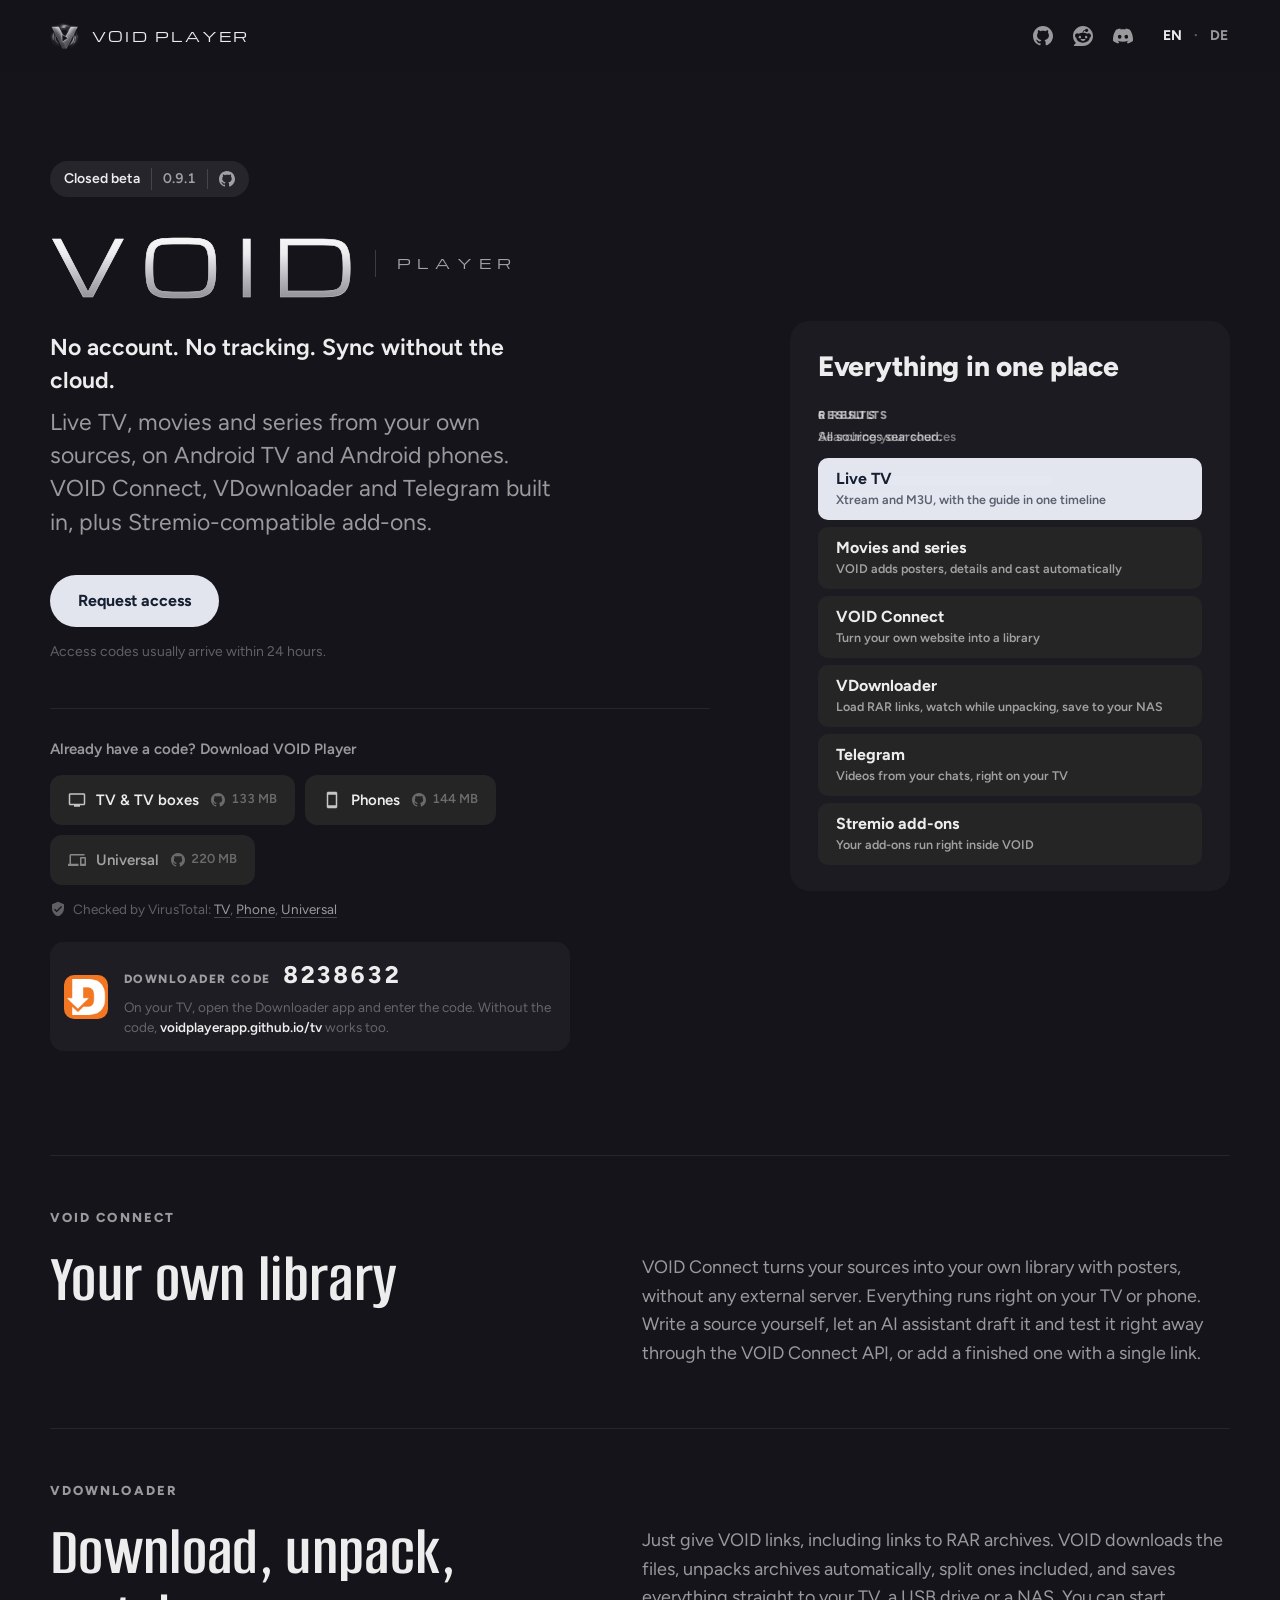
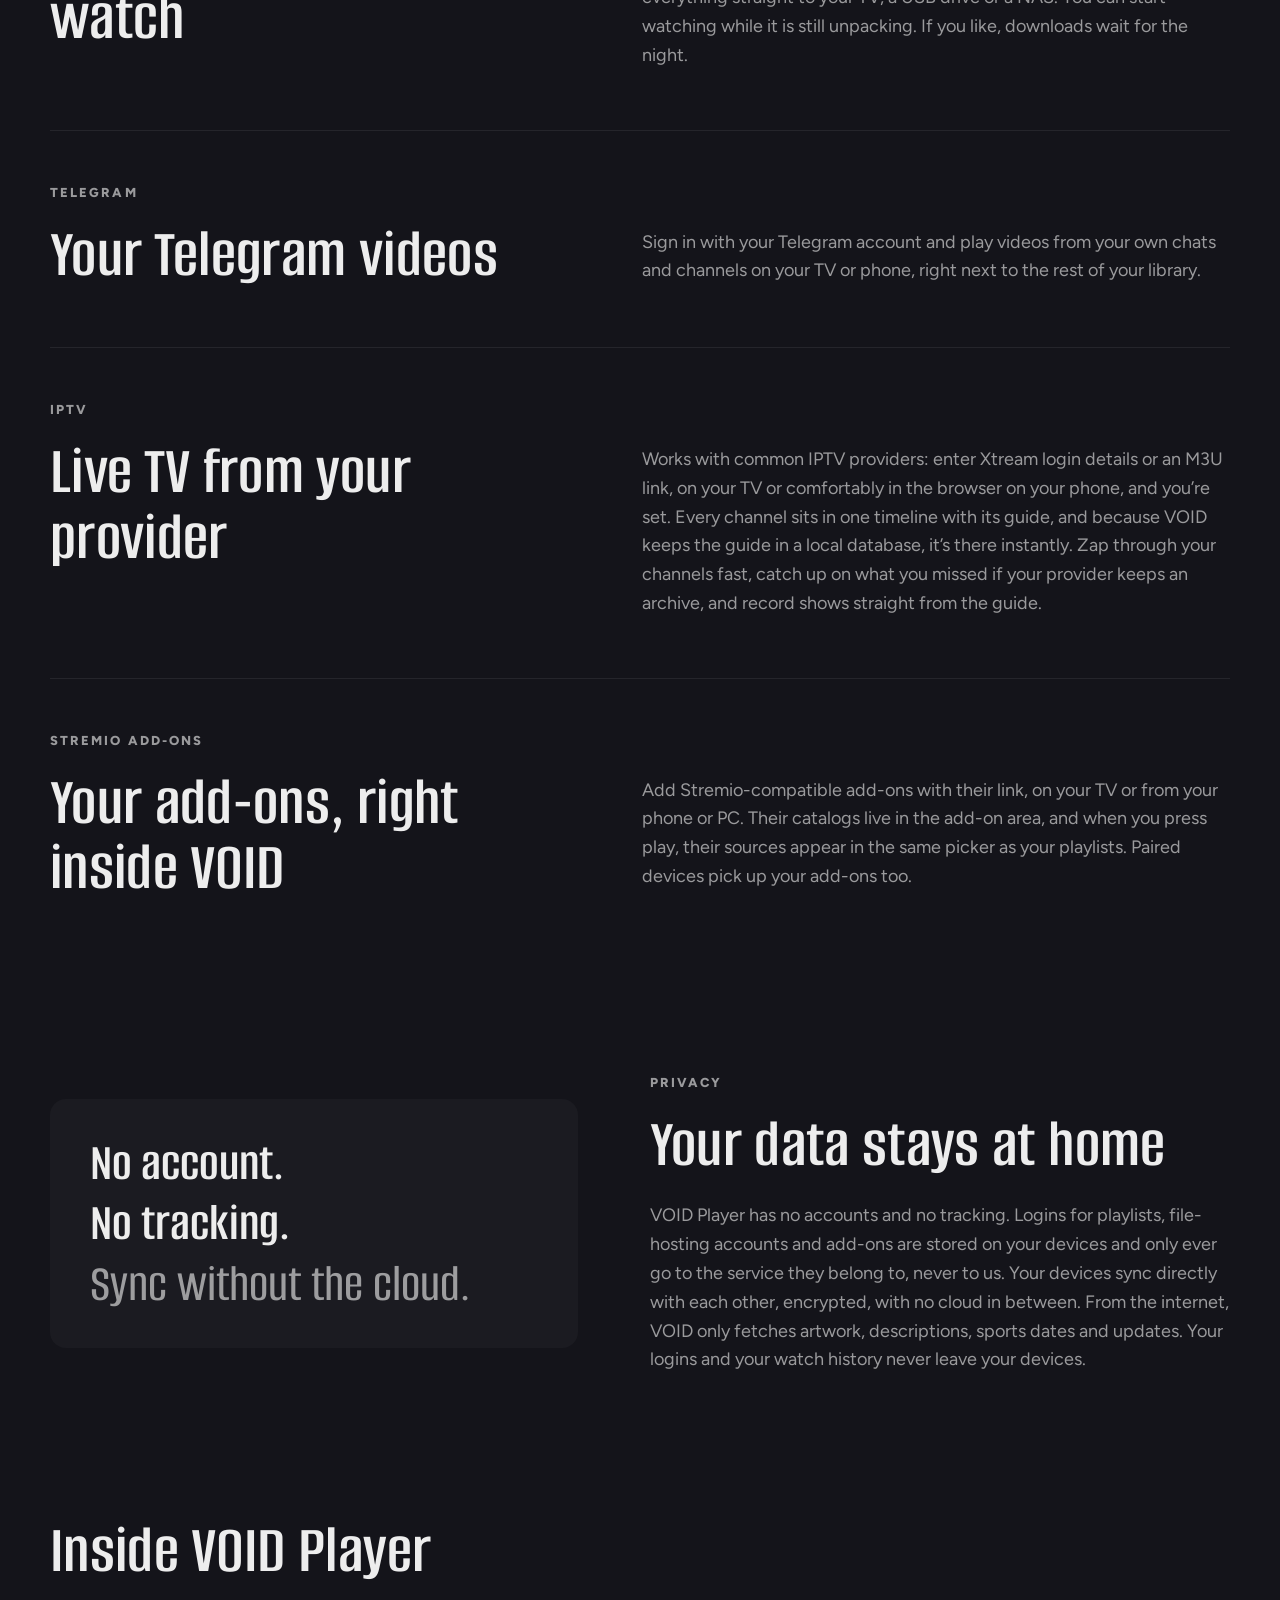
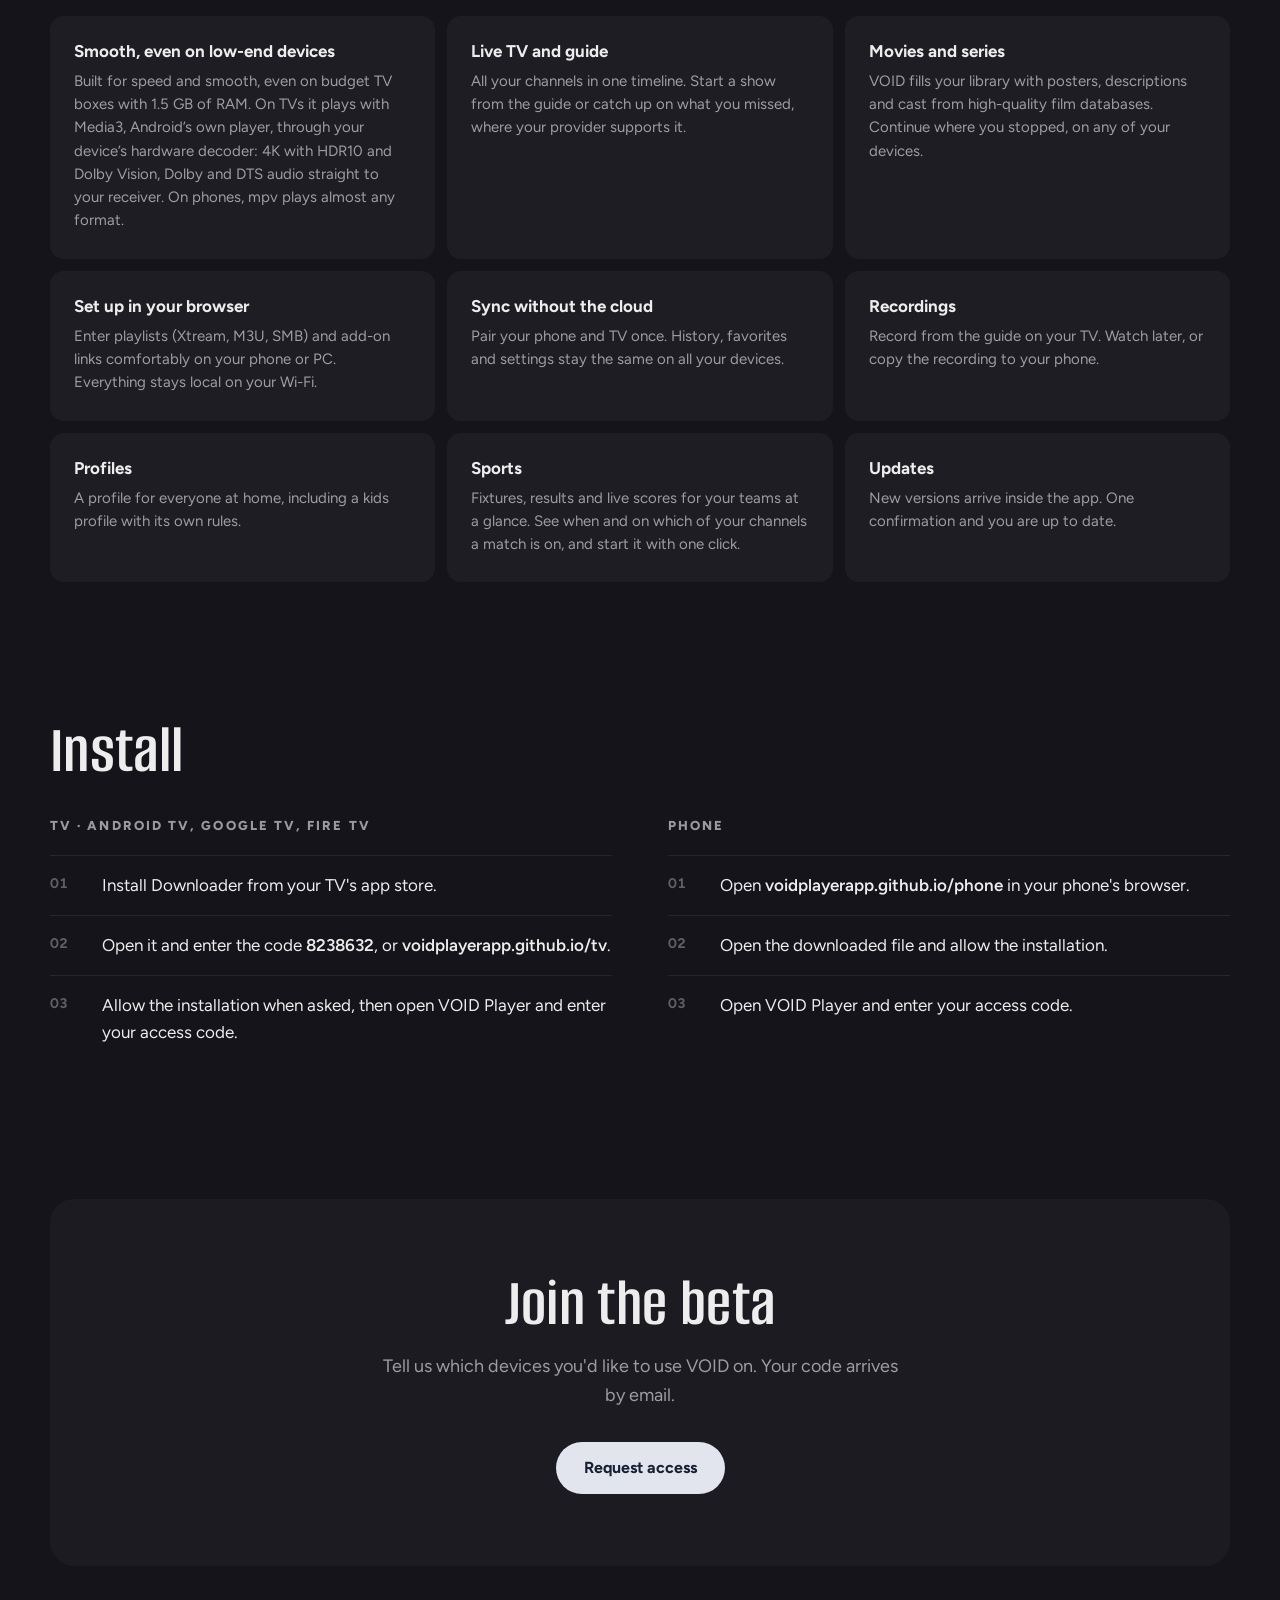
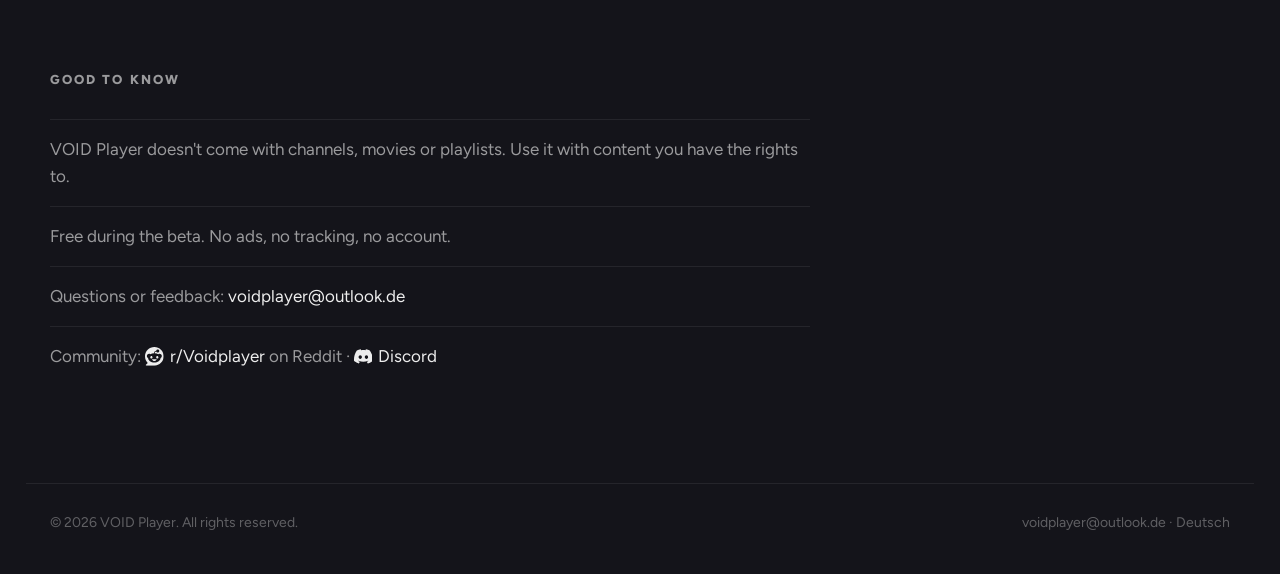
==== index.html @ d53fa0b3 "VOID Player 0.9.1" ====
<!doctype html>
<html lang="en">
<head>
  <meta charset="utf-8">
  <meta name="viewport" content="width=device-width, initial-scale=1">
  <title>VOID Player · Live TV, movies and series for Android TV and phones</title>
  <meta name="description" content="Live TV, movies and series from your own playlists. One app for Android TV and Android phones. Now in closed beta.">
  <meta name="theme-color" content="#14141a">
  <meta property="og:type" content="website">
  <meta property="og:title" content="VOID Player">
  <meta property="og:description" content="Live TV, movies and series from your own playlists. One app for Android TV and Android phones.">
  <meta property="og:url" content="https://voidplayerapp.github.io/">
  <link rel="icon" type="image/png" sizes="32x32" href="assets/img/favicon-32.png">
  <link rel="apple-touch-icon" href="assets/img/apple-touch-icon.png">
  <link rel="alternate" hreflang="en" href="https://voidplayerapp.github.io/">
  <link rel="canonical" href="https://voidplayerapp.github.io/">
  <link rel="alternate" hreflang="de" href="https://voidplayerapp.github.io/de/">
  <link rel="alternate" hreflang="x-default" href="https://voidplayerapp.github.io/">
  <link rel="preload" href="assets/fonts/Figtree-VariableFont_wght.ttf" as="font" type="font/ttf" crossorigin>
  <link rel="preload" href="assets/fonts/Michroma-Regular.ttf" as="font" type="font/ttf" crossorigin>
  <link rel="stylesheet" href="assets/site.css">
</head>
<body>
  <svg class="sprite" aria-hidden="true" focusable="false">
    <symbol id="icon-reddit" viewBox="0 0 24 24"><path d="M12 0C5.373 0 0 5.373 0 12c0 3.314 1.343 6.314 3.515 8.485l-2.286 2.286C.775 23.225 1.097 24 1.738 24H12c6.627 0 12-5.373 12-12S18.627 0 12 0Zm4.388 3.199c1.104 0 1.999.895 1.999 1.999 0 1.105-.895 2-1.999 2-.946 0-1.739-.657-1.947-1.539v.002c-1.147.162-2.032 1.15-2.032 2.341v.007c1.776.067 3.4.567 4.686 1.363.473-.363 1.064-.58 1.707-.58 1.547 0 2.802 1.254 2.802 2.802 0 1.117-.655 2.081-1.601 2.531-.088 3.256-3.637 5.876-7.997 5.876-4.361 0-7.905-2.617-7.998-5.87-.954-.447-1.614-1.415-1.614-2.538 0-1.548 1.255-2.802 2.803-2.802.645 0 1.239.218 1.712.585 1.275-.79 2.881-1.291 4.64-1.365v-.01c0-1.663 1.263-3.034 2.88-3.207.188-.911.993-1.595 1.959-1.595Zm-8.085 8.376c-.784 0-1.459.78-1.506 1.797-.047 1.016.64 1.429 1.426 1.429.786 0 1.371-.369 1.418-1.385.047-1.017-.553-1.841-1.338-1.841Zm7.406 0c-.786 0-1.385.824-1.338 1.841.047 1.017.634 1.385 1.418 1.385.785 0 1.473-.413 1.426-1.429-.046-1.017-.721-1.797-1.506-1.797Zm-3.703 4.013c-.974 0-1.907.048-2.77.135-.147.015-.241.168-.183.305.483 1.154 1.622 1.964 2.953 1.964 1.33 0 2.47-.81 2.953-1.964.057-.137-.037-.29-.184-.305-.863-.087-1.795-.135-2.769-.135Z"/></symbol>
    <symbol id="icon-discord" viewBox="0 0 24 24"><path d="M20.317 4.3698a19.7913 19.7913 0 00-4.8851-1.5152.0741.0741 0 00-.0785.0371c-.211.3753-.4447.8648-.6083 1.2495-1.8447-.2762-3.68-.2762-5.4868 0-.1636-.3933-.4058-.8742-.6177-1.2495a.077.077 0 00-.0785-.037 19.7363 19.7363 0 00-4.8852 1.515.0699.0699 0 00-.0321.0277C.5334 9.0458-.319 13.5799.0992 18.0578a.0824.0824 0 00.0312.0561c2.0528 1.5076 4.0413 2.4228 5.9929 3.0294a.0777.0777 0 00.0842-.0276c.4616-.6304.8731-1.2952 1.226-1.9942a.076.076 0 00-.0416-.1057c-.6528-.2476-1.2743-.5495-1.8722-.8923a.077.077 0 01-.0076-.1277c.1258-.0943.2517-.1923.3718-.2914a.0743.0743 0 01.0776-.0105c3.9278 1.7933 8.18 1.7933 12.0614 0a.0739.0739 0 01.0785.0095c.1202.099.246.1981.3728.2924a.077.077 0 01-.0066.1276 12.2986 12.2986 0 01-1.873.8914.0766.0766 0 00-.0407.1067c.3604.698.7719 1.3628 1.225 1.9932a.076.076 0 00.0842.0286c1.961-.6067 3.9495-1.5219 6.0023-3.0294a.077.077 0 00.0313-.0552c.5004-5.177-.8382-9.6739-3.5485-13.6604a.061.061 0 00-.0312-.0286zM8.02 15.3312c-1.1825 0-2.1569-1.0857-2.1569-2.419 0-1.3332.9555-2.4189 2.157-2.4189 1.2108 0 2.1757 1.0952 2.1568 2.419 0 1.3332-.9555 2.4189-2.1569 2.4189zm7.9748 0c-1.1825 0-2.1569-1.0857-2.1569-2.419 0-1.3332.9554-2.4189 2.1569-2.4189 1.2108 0 2.1757 1.0952 2.1568 2.419 0 1.3332-.946 2.4189-2.1568 2.4189Z"/></symbol>
    <symbol id="icon-github" viewBox="0 0 16 16"><path d="M6.766 11.328c-2.063-.25-3.516-1.734-3.516-3.656 0-.781.281-1.625.75-2.188-.203-.515-.172-1.609.063-2.062.625-.078 1.468.25 1.968.703.594-.187 1.219-.281 1.985-.281.765 0 1.39.094 1.953.265.484-.437 1.344-.765 1.969-.687.218.422.25 1.515.046 2.047.5.593.766 1.39.766 2.203 0 1.922-1.453 3.375-3.547 3.64.531.344.89 1.094.89 1.954v1.625c0 .468.391.734.86.547C13.781 14.359 16 11.53 16 8.03 16 3.61 12.406 0 7.984 0 3.563 0 0 3.61 0 8.031a7.88 7.88 0 0 0 5.172 7.422c.422.156.828-.125.828-.547v-1.25c-.219.094-.5.156-.75.156-1.031 0-1.64-.562-2.078-1.609-.172-.422-.36-.672-.719-.719-.187-.015-.25-.093-.25-.187 0-.188.313-.328.625-.328.453 0 .844.281 1.25.86.313.452.64.655 1.031.655s.641-.14 1-.5c.266-.265.47-.5.657-.656"/></symbol>
    <symbol id="icon-tv" viewBox="0 0 24 24"><path d="M21 3H3c-1.1 0-2 .9-2 2v12c0 1.1.9 2 2 2h5v2h8v-2h5c1.1 0 1.99-.9 1.99-2L23 5c0-1.1-.9-2-2-2zm0 14H3V5h18v12z"/></symbol>
    <symbol id="icon-phone" viewBox="0 0 24 24"><path d="M17 1.01 7 1c-1.1 0-2 .9-2 2v18c0 1.1.9 2 2 2h10c1.1 0 2-.9 2-2V3c0-1.1-.9-1.99-2-1.99zM17 19H7V5h10v14z"/></symbol>
    <symbol id="icon-devices" viewBox="0 0 24 24"><path d="M4 6h18V4H4c-1.1 0-2 .9-2 2v11H0v3h14v-3H4V6zm19 2h-6c-.55 0-1 .45-1 1v10c0 .55.45 1 1 1h6c.55 0 1-.45 1-1V9c0-.55-.45-1-1-1zm-1 9h-4v-7h4v7z"/></symbol>
    <symbol id="icon-verified" viewBox="0 0 24 24"><path d="M12 1 3 5v6c0 5.55 3.84 10.74 9 12 5.16-1.26 9-6.45 9-12V5l-9-4zm-2 16-4-4 1.41-1.41L10 14.17l6.59-6.59L18 9l-8 8z"/></symbol>
  </svg>
  <header class="topbar">
    <div class="top wrap">
      <a class="brand" href="./" aria-label="VOID Player">
        <img src="assets/img/void-mark.png" alt="" width="30" height="27">
        <span class="wordmark">VOID Player</span>
      </a>
      <div class="top-end">
        <div class="social">
          <a href="https://github.com/voidplayerapp/void-player" title="VOID Player on GitHub" aria-label="VOID Player on GitHub"><svg class="icon" aria-hidden="true" focusable="false"><use href="#icon-github"/></svg></a>
          <a href="https://www.reddit.com/r/Voidplayer/" title="r/Voidplayer on Reddit" aria-label="r/Voidplayer on Reddit"><svg class="icon" aria-hidden="true" focusable="false"><use href="#icon-reddit"/></svg></a>
          <a href="https://discord.gg/7EcNAesKW" title="VOID Player on Discord" aria-label="VOID Player on Discord"><svg class="icon" aria-hidden="true" focusable="false"><use href="#icon-discord"/></svg></a>
        </div>
        <nav class="lang" aria-label="Language">
          <a href="./" aria-current="page">EN</a>
          <span aria-hidden="true">·</span>
          <a href="de/" hreflang="de" lang="de">DE</a>
        </nav>
      </div>
    </div>
  </header>

  <main>
    <section class="hero wrap">
      <div class="hero-copy">
        <p class="status"><span>Closed beta</span><span class="status-version">0.9.1</span><a class="status-source" href="https://github.com/voidplayerapp/void-player" title="VOID Player on GitHub" aria-label="VOID Player on GitHub"><svg class="icon" aria-hidden="true" focusable="false"><use href="#icon-github"/></svg></a></p>
        <h1 class="lockup"><span class="lockup-void">VOID</span><span class="lockup-player">Player</span></h1>
        <p class="claim">No account. No tracking. Sync without the cloud.</p>
        <p class="lead">Live TV, movies and series from your own sources, on Android TV and Android phones. VOID Connect, VDownloader and Telegram built in, plus <span class="nowrap">Stremio-compatible add-ons</span>.</p>
        <div class="actions">
          <a class="btn btn-primary" href="mailto:voidplayer@outlook.de?subject=VOID%20Player%20Beta&amp;body=Hi%2C%0A%0AI%27d%20like%20to%20try%20VOID%20Player.%0A%0AName%3A%20%0ADevices%20(TV%20%2F%20phone)%3A%20%0A">Request access</a>
          <p class="note">Access codes usually arrive within 24 hours.</p>
        </div>
      </div>

      <div class="hero-demo">
        <div class="picker">
          <p class="pick-title">Everything in one place</p>
          <div class="pick-status" aria-hidden="true">
            <p class="pick-heading"><span class="is-searching">Results</span><span class="is-done">6 results</span></p>
            <p class="pick-detail"><span class="is-searching"><span class="shimmer">Searching your sources</span></span><span class="is-done">All sources searched.</span></p>
          </div>
          <nav class="pick-rows" aria-label="Highlights">
            <div class="pick-skeleton" aria-hidden="true"><i></i><i></i></div>
            <a class="pick-row" href="#iptv"><span class="pick-text"><span class="pick-name">Live TV</span><span class="pick-source">Xtream and M3U, with the guide in one timeline</span></span></a>
            <a class="pick-row" href="#features-title"><span class="pick-text"><span class="pick-name">Movies and series</span><span class="pick-source">VOID adds posters, details and cast automatically</span></span></a>
            <a class="pick-row" href="#connect"><span class="pick-text"><span class="pick-name">VOID Connect</span><span class="pick-source">Turn your own website into a library</span></span></a>
            <a class="pick-row" href="#vdownloader"><span class="pick-text"><span class="pick-name">VDownloader</span><span class="pick-source">Load RAR links, watch while unpacking, save to your NAS</span></span></a>
            <a class="pick-row" href="#telegram"><span class="pick-text"><span class="pick-name">Telegram</span><span class="pick-source">Videos from your chats, right on your TV</span></span></a>
            <a class="pick-row" href="#addons"><span class="pick-text"><span class="pick-name">Stremio add-ons</span><span class="pick-source">Your add-ons run right inside VOID</span></span></a>
          </nav>
        </div>
      </div>

      <div class="downloads" id="download">
        <p class="downloads-title">Already have a code? Download VOID Player</p>
        <div class="download-row">
          <a class="dl" href="tv/" aria-label="Download VOID Player for TV and TV boxes from GitHub" title="APK download via GitHub"><svg class="icon dl-icon" aria-hidden="true" focusable="false"><use href="#icon-tv"/></svg><span>TV &amp; TV boxes</span><span class="size"><svg class="icon dl-source" aria-hidden="true" focusable="false"><use href="#icon-github"/></svg><span>133 MB</span></span></a>
          <a class="dl" href="phone/" aria-label="Download VOID Player for Android phones from GitHub" title="APK download via GitHub"><svg class="icon dl-icon" aria-hidden="true" focusable="false"><use href="#icon-phone"/></svg><span>Phones</span><span class="size"><svg class="icon dl-source" aria-hidden="true" focusable="false"><use href="#icon-github"/></svg><span>144 MB</span></span></a>
          <a class="dl dl-quiet" href="universal/" aria-label="Download VOID Player for ARM devices from GitHub" title="APK download via GitHub"><svg class="icon dl-icon" aria-hidden="true" focusable="false"><use href="#icon-devices"/></svg><span>Universal</span><span class="size"><svg class="icon dl-source" aria-hidden="true" focusable="false"><use href="#icon-github"/></svg><span>220 MB</span></span></a>
        </div>
        <p class="vt"><svg class="icon vt-icon" aria-hidden="true" focusable="false"><use href="#icon-verified"/></svg><span>Checked by VirusTotal:</span> <a href="https://www.virustotal.com/gui/file/4369be408df0bf2d71298c66ff9a785bbb65d68636534a12876f0b03c51d10e9">TV</a>, <a href="https://www.virustotal.com/gui/file/2af36ff0ce894506cc75f662e152ea3c5c1d259c405e689803e8cb106aafff05">Phone</a>, <a href="https://www.virustotal.com/gui/file/80dda3a0fba3e22313e6f3fd7bd41bdfa0786c22afdf7bceeb732f3445876955">Universal</a></p>
        <div class="dl-code">
          <img class="dl-code-icon" src="assets/img/downloader.png" alt="" width="44" height="44">
          <p class="dl-code-main"><span class="dl-code-label">Downloader code</span><span class="dl-code-number">8238632</span></p>
          <p class="dl-code-hint">On your TV, open the Downloader app and enter the code. Without the code, <code>voidplayerapp.github.io/tv</code> works too.</p>
        </div>
      </div>
    </section>

    <figure class="stage wrap" aria-label="VOID Player on a TV and a phone">
      <div class="frame frame-tv"><!-- screenshot: TV home --></div>
      <div class="frame frame-phone"><!-- screenshot: phone --></div>
    </figure>

    <section class="showcase wrap" aria-label="Built in">
      <article class="feature" id="connect" aria-labelledby="connect-title">
        <p class="overline">VOID Connect</p>
        <h2 id="connect-title">Your own library</h2>
        <p class="body">VOID Connect turns your sources into your own library with posters, without any external server. Everything runs right on your TV or phone. Write a source yourself, let an AI assistant draft it and test it right away through the VOID Connect API, or add a finished one with a single link.</p>
        <div class="feature-visual"><!-- screenshot: VOID Connect --></div>
      </article>
      <article class="feature" id="vdownloader" aria-labelledby="vdl-title">
        <p class="overline">VDownloader</p>
        <h2 id="vdl-title">Download, unpack, watch</h2>
        <p class="body">Just give VOID links, including links to RAR archives. VOID downloads the files, unpacks archives automatically, split ones included, and saves everything straight to your TV, a USB drive or a NAS. You can start watching while it is still unpacking. If you like, downloads wait for the night.</p>
        <div class="feature-visual"><!-- screenshot: VDownloader --></div>
      </article>
      <article class="feature" id="telegram" aria-labelledby="telegram-title">
        <p class="overline">Telegram</p>
        <h2 id="telegram-title">Your Telegram videos</h2>
        <p class="body">Sign in with your Telegram account and play videos from your own chats and channels on your TV or phone, right next to the rest of your library.</p>
        <div class="feature-visual"><!-- screenshot: Telegram --></div>
      </article>
      <article class="feature" id="iptv" aria-labelledby="iptv-title">
        <p class="overline">IPTV</p>
        <h2 id="iptv-title">Live TV from your provider</h2>
        <p class="body">Works with common IPTV providers: enter Xtream login details or an M3U link, on your TV or comfortably in the browser on your phone, and you’re set. Every channel sits in one timeline with its guide, and because VOID keeps the guide in a local database, it’s there instantly. Zap through your channels fast, catch up on what you missed if your provider keeps an archive, and record shows straight from the guide.</p>
        <div class="feature-visual"><!-- screenshot: Live TV --></div>
      </article>
      <article class="feature" id="addons" aria-labelledby="addons-title">
        <p class="overline">Stremio add-ons</p>
        <h2 id="addons-title">Your add-ons, right inside VOID</h2>
        <p class="body">Add Stremio-compatible add-ons with their link, on your TV or from your phone or PC. Their catalogs live in the add-on area, and when you press play, their sources appear in the same picker as your playlists. Paired devices pick up your add-ons too.</p>
        <div class="feature-visual"><!-- screenshot: Add-ons --></div>
      </article>
    </section>

    <section class="spot spot-flip wrap" aria-labelledby="privacy-title">
      <div class="spot-text">
        <p class="overline">Privacy</p>
        <h2 id="privacy-title">Your data stays at home</h2>
        <p class="body">VOID Player has no accounts and no tracking. Logins for playlists, file-hosting accounts and add-ons are stored on your devices and only ever go to the service they belong to, never to us. Your devices sync directly with each other, encrypted, with no cloud in between. From the internet, VOID only fetches artwork, descriptions, sports dates and updates. Your logins and your watch history never leave your devices.</p>
      </div>
      <ul class="promise">
        <li><strong>No account.</strong></li>
        <li><strong>No tracking.</strong></li>
        <li>Sync without the cloud.</li>
      </ul>
    </section>

    <section class="features wrap" aria-labelledby="features-title">
      <h2 class="section-title" id="features-title">Inside VOID Player</h2>
      <div class="grid">
        <article class="tile"><h3>Smooth, even on low-end devices</h3><p>Built for speed and smooth, even on budget TV boxes with 1.5 GB of RAM. On TVs it plays with Media3, Android’s own player, through your device’s hardware decoder: 4K with HDR10 and Dolby Vision, Dolby and DTS audio straight to your receiver. On phones, mpv plays almost any format.</p></article>
        <article class="tile"><h3>Live TV and guide</h3><p>All your channels in one timeline. Start a show from the guide or catch up on what you missed, where your provider supports it.</p></article>
        <article class="tile"><h3>Movies and series</h3><p>VOID fills your library with posters, descriptions and cast from high-quality film databases. Continue where you stopped, on any of your devices.</p></article>
        <article class="tile"><h3>Set up in your browser</h3><p>Enter playlists (Xtream, M3U, SMB) and add-on links comfortably on your phone or PC. Everything stays local on your Wi-Fi.</p></article>
        <article class="tile"><h3>Sync without the cloud</h3><p>Pair your phone and TV once. History, favorites and settings stay the same on all your devices.</p></article>
        <article class="tile"><h3>Recordings</h3><p>Record from the guide on your TV. Watch later, or copy the recording to your phone.</p></article>
        <article class="tile"><h3>Profiles</h3><p>A profile for everyone at home, including a kids profile with its own rules.</p></article>
        <article class="tile"><h3>Sports</h3><p>Fixtures, results and live scores for your teams at a glance. See when and on which of your channels a match is on, and start it with one click.</p></article>
        <article class="tile"><h3>Updates</h3><p>New versions arrive inside the app. One confirmation and you are up to date.</p></article>
      </div>
    </section>

    <section class="install wrap" aria-labelledby="install-title">
      <h2 class="section-title" id="install-title">Install</h2>
      <div class="install-cols">
        <div>
          <h3>TV · Android TV, Google TV, Fire TV</h3>
          <ol class="steps">
            <li>Install Downloader from your TV's app store.</li>
            <li>Open it and enter the code <code>8238632</code>, or <code>voidplayerapp.github.io/tv</code>.</li>
            <li>Allow the installation when asked, then open VOID Player and enter your access code.</li>
          </ol>
        </div>
        <div>
          <h3>Phone</h3>
          <ol class="steps">
            <li>Open <code>voidplayerapp.github.io/phone</code> in your phone's browser.</li>
            <li>Open the downloaded file and allow the installation.</li>
            <li>Open VOID Player and enter your access code.</li>
          </ol>
        </div>
      </div>
    </section>

    <section class="join wrap" aria-labelledby="join-title">
      <div class="join-inner">
        <h2 class="section-title" id="join-title">Join the beta</h2>
        <p class="body">Tell us which devices you'd like to use VOID on. Your code arrives by email.</p>
        <a class="btn btn-primary" href="mailto:voidplayer@outlook.de?subject=VOID%20Player%20Beta&amp;body=Hi%2C%0A%0AI%27d%20like%20to%20try%20VOID%20Player.%0A%0AName%3A%20%0ADevices%20(TV%20%2F%20phone)%3A%20%0A">Request access</a>
      </div>
    </section>

    <section class="facts wrap" aria-labelledby="facts-title">
      <p class="overline" id="facts-title">Good to know</p>
      <ul>
        <li>VOID Player doesn't come with channels, movies or playlists. Use it with content you have the rights to.</li>
        <li>Free during the beta. No ads, no tracking, no account.</li>
        <li>Questions or feedback: <a href="mailto:voidplayer@outlook.de">voidplayer@outlook.de</a></li>
        <li class="community">Community: <a href="https://www.reddit.com/r/Voidplayer/"><svg class="icon" aria-hidden="true" focusable="false"><use href="#icon-reddit"/></svg>r/Voidplayer</a> on Reddit · <a href="https://discord.gg/7EcNAesKW"><svg class="icon" aria-hidden="true" focusable="false"><use href="#icon-discord"/></svg>Discord</a></li>
      </ul>
    </section>
  </main>

  <footer class="foot wrap">
    <span>© 2026 VOID Player. All rights reserved.</span>
    <span><a href="mailto:voidplayer@outlook.de">voidplayer@outlook.de</a> · <a href="de/" hreflang="de" lang="de">Deutsch</a></span>
  </footer>
</body>
</html>
---- assets/site.css ----
@font-face {
  font-family: "Figtree";
  src: url("fonts/Figtree-VariableFont_wght.ttf") format("truetype");
  font-weight: 300 900;
  font-display: swap;
}
@font-face {
  font-family: "Michroma";
  src: url("fonts/Michroma-Regular.ttf") format("truetype");
  font-weight: 400;
  font-display: swap;
}
@font-face {
  font-family: "Alumni Sans";
  src: url("fonts/AlumniSans-VariableFont_wght.ttf") format("truetype");
  font-weight: 100 900;
  font-display: swap;
}

/* Colors are the app's (lib/theme/void_palette.dart): background, rows on skeletonBlock, the white focus
   pill with its navy text, hairlines at 8 % and the green status dot. */
:root {
  --bg: #14141a;
  --row: #252526;
  --tile: rgba(237, 237, 237, 0.04);
  --frame: #1b1b21;
  --text: #ededed;
  --text-2: rgba(237, 237, 237, 0.62);
  --text-3: rgba(237, 237, 237, 0.35);
  --hairline: rgba(237, 237, 237, 0.08);
  --pill: rgba(243, 247, 255, 0.92);
  --pill-hover: #f3f7ff;
  --pill-text: #172033;
  --status: #22c55e;
  --ease: cubic-bezier(0.25, 0.46, 0.45, 0.94);
  --radius: 14px;
  --wrap: 1180px;
  --gutter: 24px;
  --header: 72px;
}

*,
*::before,
*::after {
  box-sizing: border-box;
}

html {
  -webkit-text-size-adjust: 100%;
  background: var(--bg);
  scroll-padding-top: calc(var(--header) + 16px);
}

@media (prefers-reduced-motion: no-preference) {
  html {
    scroll-behavior: smooth;
  }
}

body {
  margin: 0;
  background: var(--bg);
  color: var(--text);
  font-family: "Figtree", system-ui, -apple-system, "Segoe UI", sans-serif;
  font-size: 17px;
  line-height: 1.6;
  -webkit-font-smoothing: antialiased;
  text-rendering: optimizeLegibility;
}

img {
  display: block;
  max-width: 100%;
  height: auto;
}

a {
  color: inherit;
  text-decoration: none;
}

a:focus-visible {
  outline: 2px solid var(--pill);
  outline-offset: 3px;
  border-radius: 8px;
}

code {
  font-family: inherit;
  font-weight: 600;
  color: var(--text);
}

.wrap {
  width: 100%;
  max-width: calc(var(--wrap) + 2 * var(--gutter));
  margin: 0 auto;
  padding: 0 var(--gutter);
}

.overline {
  margin: 0 0 18px;
  font-size: 13px;
  font-weight: 800;
  letter-spacing: 0.16em;
  text-transform: uppercase;
  color: var(--text-2);
}

/* Header */

.topbar {
  position: sticky;
  top: 0;
  z-index: 10;
  background: rgba(20, 20, 26, 0.88);
  -webkit-backdrop-filter: saturate(140%) blur(20px);
  backdrop-filter: saturate(140%) blur(20px);
  border-bottom: 1px solid transparent;
}

/* The hairline under the header appears once the page scrolls, where the browser has scroll timelines. */
@supports (animation-timeline: scroll()) {
  .topbar {
    animation: topbar-edge linear both;
    animation-timeline: scroll();
    animation-range: 0 96px;
  }
}

@keyframes topbar-edge {
  to {
    border-bottom-color: var(--hairline);
  }
}

.top {
  display: flex;
  align-items: center;
  justify-content: space-between;
  height: var(--header);
}

.brand {
  display: inline-flex;
  align-items: center;
  gap: 12px;
}

.brand img {
  width: 30px;
}

/* The wordmark follows the logo: wide, light capitals (Michroma is the closest free face). */
.wordmark {
  font-family: "Michroma", "Figtree", sans-serif;
  font-size: 14px;
  font-weight: 400;
  letter-spacing: 0.16em;
  text-transform: uppercase;
}

.lang {
  display: flex;
  align-items: center;
  gap: 10px;
  font-size: 14px;
  font-weight: 700;
  color: var(--text-3);
}

.lang a {
  color: var(--text-2);
  padding: 4px 2px;
}

.lang a[aria-current="page"] {
  color: var(--text);
}

.lang a:hover {
  color: var(--text);
}

.top-end {
  display: flex;
  align-items: center;
  gap: 24px;
}

.social {
  display: flex;
  align-items: center;
  gap: 12px;
}

.social a,
.social .soon {
  display: inline-flex;
  padding: 4px;
}

.social .icon {
  width: 20px;
  height: 20px;
}

.social a {
  color: var(--text-2);
  transition: color 150ms ease;
}

.social a:hover {
  color: var(--text);
}

/* Discord: the logo is already there, the link follows once the server exists. */
.soon {
  color: var(--text-3);
  cursor: default;
}

/* Icons */

.sprite {
  position: absolute;
  width: 0;
  height: 0;
  overflow: hidden;
}

.icon {
  display: inline-block;
  width: 1.1em;
  height: 1.1em;
  fill: currentColor;
  vertical-align: -0.2em;
}

.community a,
.community .soon {
  white-space: nowrap;
}

.community .icon {
  margin-right: 0.35em;
}

/* Hero */

.hero {
  display: grid;
  grid-template-columns: minmax(0, 1fr) minmax(0, 440px);
  grid-template-areas:
    "copy demo"
    "downloads demo";
  column-gap: 80px;
  padding-top: 88px;
  padding-bottom: 104px;
}

.hero-copy {
  grid-area: copy;
}

.hero-demo {
  grid-area: demo;
  align-self: center;
}

.status {
  display: inline-flex;
  align-items: center;
  gap: 0;
  margin: 0 0 28px;
  padding: 7px 14px;
  border-radius: 999px;
  background: rgba(237, 237, 237, 0.08);
  font-size: 14px;
  font-weight: 600;
  color: var(--text-2);
}

.status > span:first-child {
  color: var(--text);
}

.status-version {
  margin-left: 11px;
  padding-left: 11px;
  border-left: 1px solid rgba(237, 237, 237, 0.16);
  font-variant-numeric: tabular-nums;
}

.status-source {
  display: inline-flex;
  align-items: center;
  margin-left: 11px;
  padding: 2px 0 2px 11px;
  border-left: 1px solid rgba(237, 237, 237, 0.16);
  transition: color 150ms ease;
}

.status-source .icon {
  width: 16px;
  height: 16px;
}

.status-source:hover,
.status-source:focus-visible {
  color: var(--text);
}

h1 {
  margin: 0;
  font-family: "Alumni Sans", "Figtree", sans-serif;
  font-weight: 600;
  font-size: clamp(80px, 11vw, 164px);
  line-height: 0.86;
  letter-spacing: 0.005em;
}

/* The title as a brand mark (user 29.10., variant D2): VOID large in the logo's silver, PLAYER small and
   spaced beside it behind a hairline. */
.lockup {
  display: flex;
  align-items: center;
  gap: clamp(12px, 1.6vw, 22px);
  margin: 0;
  font-family: "Michroma", "Figtree", sans-serif;
  font-weight: 400;
  line-height: 1;
  white-space: nowrap;
}

.lockup-void {
  margin-right: -0.2em;
  font-size: clamp(44px, 6vw, 76px);
  letter-spacing: 0.2em;
  color: #e6e6e9;
}

@supports ((-webkit-background-clip: text) or (background-clip: text)) {
  .lockup-void {
    color: transparent;
    background: linear-gradient(180deg, #ffffff 0%, #ececef 38%, #b3b3b9 72%, #8d8d94 100%);
    -webkit-background-clip: text;
    background-clip: text;
    -webkit-text-stroke: 0.6px rgba(255, 255, 255, 0.35);
  }
}

.lockup-player {
  padding-left: clamp(12px, 1.6vw, 22px);
  border-left: 1px solid rgba(237, 237, 237, 0.18);
  font-size: clamp(10.5px, 0.55vw + 7px, 15px);
  letter-spacing: 0.48em;
  line-height: 1.9;
  text-transform: uppercase;
  color: #a3a3a9;
}

.claim {
  max-width: 34ch;
  margin: 30px 0 0;
  font-size: clamp(19px, 2.2vw, 23px);
  font-weight: 650;
  line-height: 1.4;
  color: var(--text);
}

.lead {
  max-width: 34ch;
  margin: 10px 0 0;
  font-size: clamp(19px, 2.2vw, 23px);
  line-height: 1.45;
  color: var(--text-2);
}

.nowrap {
  white-space: nowrap;
}

.actions {
  margin-top: 36px;
}

.btn {
  display: inline-flex;
  align-items: center;
  justify-content: center;
  min-height: 52px;
  padding: 0 28px;
  border-radius: 999px;
  font-size: 16px;
  font-weight: 700;
  transition: background-color 280ms var(--ease);
}

.btn-primary {
  background: var(--pill);
  color: var(--pill-text);
}

.btn-primary:hover {
  background: var(--pill-hover);
}

.note {
  margin: 14px 0 0;
  font-size: 14px;
  color: var(--text-3);
}

.downloads {
  grid-area: downloads;
  margin-top: 44px;
  padding-top: 28px;
  border-top: 1px solid var(--hairline);
}

.downloads-title {
  margin: 0 0 14px;
  font-size: 15px;
  font-weight: 600;
  color: var(--text-2);
}

.download-row {
  display: flex;
  flex-wrap: wrap;
  gap: 10px;
}

/* Download buttons behave like the app's hero buttons: dark at rest, the white focus pill on hover and focus. */
.dl {
  display: inline-flex;
  align-items: center;
  gap: 12px;
  padding: 13px 18px;
  border-radius: 12px;
  background: var(--row);
  font-size: 15px;
  font-weight: 600;
  transition: background-color 280ms var(--ease), color 280ms var(--ease);
}

.dl-icon {
  width: 18px;
  height: 18px;
  margin-right: -2px;
  vertical-align: 0;
  opacity: 0.8;
}

.dl-source {
  width: 14px;
  height: 14px;
  flex: none;
}

.dl .size {
  display: inline-flex;
  align-items: center;
  gap: 6px;
  flex-shrink: 0;
  white-space: nowrap;
  margin-left: auto;
  font-size: 13px;
  font-weight: 600;
  font-variant-numeric: tabular-nums;
  color: var(--text-3);
  transition: color 280ms var(--ease);
}

.dl-quiet {
  color: var(--text-2);
}

.dl:hover,
.dl:focus-visible {
  background: var(--pill);
  color: var(--pill-text);
  outline: none;
}

.dl:hover .size,
.dl:focus-visible .size {
  color: rgba(23, 32, 51, 0.62);
}

/* A quiet line: the reports of the three files at VirusTotal. */
.vt {
  margin: 14px 0 0;
  font-size: 13.5px;
  color: var(--text-3);
}

.vt-icon {
  width: 16px;
  height: 16px;
  margin-right: 7px;
  vertical-align: -3px;
}

.vt a {
  color: var(--text-2);
  text-decoration: underline;
  text-decoration-color: rgba(237, 237, 237, 0.24);
  text-underline-offset: 3px;
}

.vt a:hover {
  color: var(--text);
}

/* Downloader code for TVs, with the Downloader app's own icon so people know which app is meant. */
.dl-code {
  display: grid;
  grid-template-columns: 44px minmax(0, 1fr);
  column-gap: 16px;
  align-items: center;
  max-width: 520px;
  margin-top: 22px;
  padding: 14px 18px 14px 14px;
  border-radius: 14px;
  background: var(--tile);
}

.dl-code-icon {
  grid-row: 1 / span 2;
  width: 44px;
  height: 44px;
  border-radius: 10px;
}

.dl-code-main {
  display: flex;
  flex-wrap: wrap;
  align-items: baseline;
  gap: 2px 12px;
  margin: 0;
}

.dl-code-label {
  font-size: 12px;
  font-weight: 800;
  letter-spacing: 0.12em;
  text-transform: uppercase;
  color: var(--text-2);
}

.dl-code-number {
  font-size: 24px;
  font-weight: 750;
  letter-spacing: 0.08em;
  font-variant-numeric: tabular-nums;
  color: var(--text);
}

.dl-code-hint {
  margin: 2px 0 0;
  font-size: 13.5px;
  line-height: 1.5;
  color: var(--text-3);
}

/* Next to the title: the TV source picker. The status line shimmers while your sources are searched (base
   45 %, a soft band of full white, 1.6 s travel and 0.5 s rest, as in the app), six highlights pop in one by one as results,
   the status turns to "all searched", and after a while the scene starts again (18 s; a new row every 1.1 s, so each can be read).
   It pauses under the pointer; with reduced motion it shows the finished results. */
.picker {
  padding: 30px 28px 26px;
  border-radius: 20px;
  background: var(--frame);
}

.pick-title {
  margin: 0;
  font-size: 28px;
  font-weight: 800;
  line-height: 1.1;
  letter-spacing: -0.01em;
}

.pick-status {
  margin: 24px 0 12px;
}

.pick-heading,
.pick-detail {
  display: grid;
  margin: 0;
}

.pick-heading > *,
.pick-detail > * {
  grid-area: 1 / 1;
}

.pick-heading {
  font-size: 11.5px;
  font-weight: 800;
  letter-spacing: 0.11em;
  text-transform: uppercase;
  color: var(--text-2);
}

.pick-detail {
  margin-top: 4px;
  font-size: 13px;
  font-weight: 600;
  line-height: 1.3;
  color: var(--text-2);
}

.shimmer {
  display: inline-block;
  color: transparent;
  background-image: linear-gradient(90deg,
    rgba(237, 237, 237, 0.45) 43.33%,
    rgba(237, 237, 237, 0.59) 45.56%,
    rgba(237, 237, 237, 0.86) 47.78%,
    #ededed 50%,
    rgba(237, 237, 237, 0.86) 52.22%,
    rgba(237, 237, 237, 0.59) 54.44%,
    rgba(237, 237, 237, 0.45) 56.67%);
  background-size: 300% 100%;
  background-position: 0% 0;
  -webkit-background-clip: text;
  background-clip: text;
}

.pick-rows {
  display: grid;
  gap: 7px;
}

.pick-row,
.pick-skeleton {
  display: flex;
  align-items: center;
  min-height: 62px;
  padding: 10px 18px;
  border-radius: 10px;
  background: rgba(39, 39, 39, 0.92);
}

.pick-skeleton {
  grid-area: 1 / 1;
  flex-direction: column;
  align-items: flex-start;
  justify-content: center;
  gap: 9px;
  background: rgba(39, 39, 39, 0.79);
}

.pick-skeleton i {
  display: block;
  width: 62%;
  height: 9px;
  border-radius: 6px;
  background: rgba(237, 237, 237, 0.11);
}

.pick-skeleton i + i {
  width: 36%;
  height: 7px;
  background: rgba(237, 237, 237, 0.07);
}

.pick-row:nth-child(2) {
  grid-area: 1 / 1;
  background: var(--pill);
  color: var(--pill-text);
}

.pick-text {
  display: grid;
  flex: 1;
  min-width: 0;
  gap: 5px;
}

.pick-name {
  overflow: hidden;
  font-size: 16px;
  font-weight: 700;
  line-height: 1.1;
  white-space: nowrap;
  text-overflow: ellipsis;
}

.pick-source {
  overflow: hidden;
  font-size: 12.5px;
  font-weight: 600;
  line-height: 1.1;
  white-space: nowrap;
  text-overflow: ellipsis;
  color: var(--text-2);
}

.pick-quality {
  flex: none;
  margin-left: 16px;
  padding: 5px 11px;
  border-radius: 20px;
  background: rgba(237, 237, 237, 0.08);
  font-size: 11px;
  font-weight: 800;
}

.pick-row:nth-child(2) .pick-source {
  color: rgba(23, 32, 51, 0.68);
}

.pick-row:nth-child(2) .pick-quality {
  background: rgba(23, 32, 51, 0.1);
}

/* Picker rows jump to their section (User 29.10.): the pill follows the pointer or the keyboard focus, like the
   focus on the TV; the first row keeps it while nothing else is pointed at. */
a.pick-row {
  color: var(--text);
  text-decoration: none;
  cursor: pointer;
  transition: background-color 180ms var(--ease), color 180ms var(--ease);
}

a.pick-row:focus-visible {
  outline: none;
}

.pick-rows:hover .pick-row:not(:hover),
.pick-rows:focus-within .pick-row:not(:focus-visible) {
  background: rgba(39, 39, 39, 0.92);
  color: var(--text);
}

.pick-rows:hover .pick-row:not(:hover) .pick-source,
.pick-rows:focus-within .pick-row:not(:focus-visible) .pick-source {
  color: var(--text-2);
}

.pick-rows .pick-row:hover,
.pick-rows .pick-row:focus-visible {
  background: var(--pill);
  color: var(--pill-text);
}

.pick-rows .pick-row:hover .pick-source,
.pick-rows .pick-row:focus-visible .pick-source {
  color: rgba(23, 32, 51, 0.68);
}

/* A row reached with the keyboard is always visible, whatever the loop shows. */
.pick-row:focus-visible {
  opacity: 1 !important;
  transform: none !important;
}

@media (prefers-reduced-motion: no-preference) {
  .shimmer {
    animation: pick-shimmer 2.1s linear infinite;
  }

  .is-searching {
    animation: pick-searching 18s var(--ease) infinite;
  }

  .is-done {
    animation: pick-done 18s var(--ease) infinite;
  }

  .pick-skeleton {
    animation: pick-skeleton 18s var(--ease) infinite;
  }

  .pick-row:nth-child(2) {
    animation: pick-row-1 18s var(--ease) infinite;
  }

  .pick-row:nth-child(3) {
    animation: pick-row-2 18s var(--ease) infinite;
  }

  .pick-row:nth-child(4) {
    animation: pick-row-3 18s var(--ease) infinite;
  }

  .pick-row:nth-child(5) {
    animation: pick-row-4 18s var(--ease) infinite;
  }

  .pick-row:nth-child(6) {
    animation: pick-row-5 18s var(--ease) infinite;
  }

  .pick-row:nth-child(7) {
    animation: pick-row-6 18s var(--ease) infinite;
  }

  .hero-demo:hover *,
  .hero-demo:focus-within * {
    animation-play-state: paused;
  }
}

@media (prefers-reduced-motion: reduce) {
  .is-searching,
  .pick-skeleton {
    opacity: 0;
  }
}

@keyframes pick-shimmer {
  0% {
    background-position: 100% 0;
  }
  76.2%,
  100% {
    background-position: 0% 0;
  }
}

@keyframes pick-searching {
  0%, 41.111%, 88.889%, 100% {
    opacity: 1;
  }
  42.667%, 86.667% {
    opacity: 0;
  }
}

@keyframes pick-done {
  0%, 41.111%, 86.667%, 100% {
    opacity: 0;
  }
  42.667%, 84.444% {
    opacity: 1;
  }
}

@keyframes pick-skeleton {
  0%, 6.667%, 88.889%, 100% {
    opacity: 1;
  }
  8.222%, 86.667% {
    opacity: 0;
  }
}

@keyframes pick-row-1 {
  0%, 6.667% {
    opacity: 0;
    transform: translateY(8px);
  }
  8.222%, 84.444% {
    opacity: 1;
    transform: none;
  }
  86.667%, 100% {
    opacity: 0;
    transform: none;
  }
}

@keyframes pick-row-2 {
  0%, 12.778% {
    opacity: 0;
    transform: translateY(8px);
  }
  14.333%, 84.444% {
    opacity: 1;
    transform: none;
  }
  86.667%, 100% {
    opacity: 0;
    transform: none;
  }
}

@keyframes pick-row-3 {
  0%, 18.889% {
    opacity: 0;
    transform: translateY(8px);
  }
  20.444%, 84.444% {
    opacity: 1;
    transform: none;
  }
  86.667%, 100% {
    opacity: 0;
    transform: none;
  }
}

@keyframes pick-row-4 {
  0%, 25% {
    opacity: 0;
    transform: translateY(8px);
  }
  26.556%, 84.444% {
    opacity: 1;
    transform: none;
  }
  86.667%, 100% {
    opacity: 0;
    transform: none;
  }
}

@keyframes pick-row-5 {
  0%, 31.111% {
    opacity: 0;
    transform: translateY(8px);
  }
  32.667%, 84.444% {
    opacity: 1;
    transform: none;
  }
  86.667%, 100% {
    opacity: 0;
    transform: none;
  }
}

@keyframes pick-row-6 {
  0%, 37.222% {
    opacity: 0;
    transform: translateY(8px);
  }
  38.778%, 84.444% {
    opacity: 1;
    transform: none;
  }
  86.667%, 100% {
    opacity: 0;
    transform: none;
  }
}

/* Stage (screenshots) */

.stage {
  position: relative;
  margin-top: 0;
  margin-bottom: 0;
  padding-bottom: 64px;
}

.frame {
  border-radius: 16px;
  background: var(--frame);
  overflow: hidden;
}

.frame img,
.spot-visual img,
.feature-visual img {
  display: block;
  width: 100%;
  height: 100%;
  object-fit: cover;
}

.frame-tv {
  aspect-ratio: 16 / 9;
  width: 86%;
}

.frame-phone {
  position: absolute;
  right: var(--gutter);
  bottom: 0;
  width: 21%;
  aspect-ratio: 9 / 19.5;
  border-radius: 22px;
  box-shadow: 0 0 0 10px var(--bg);
}

/* Until the screenshots exist the empty frames stay hidden; a picture placed in a frame shows it again. */
.stage:has(.frame-tv:empty) {
  display: none;
}

.feature-visual:empty,
.spot-visual:empty {
  display: none;
}

.spot:has(> .spot-visual:empty) {
  grid-template-columns: minmax(0, 1fr);
}

/* Feature rows */

.feature {
  display: grid;
  grid-template-columns: minmax(0, 1fr) minmax(0, 1.15fr);
  column-gap: 80px;
  padding: 52px 0 60px;
  border-top: 1px solid var(--hairline);
}

.feature .overline {
  grid-column: 1 / -1;
}

.feature h2,
.spot h2,
.section-title {
  margin: 0;
  font-family: "Alumni Sans", "Figtree", sans-serif;
  font-weight: 600;
  font-size: clamp(44px, 5.4vw, 72px);
  line-height: 0.95;
  letter-spacing: 0.005em;
}

.feature .body {
  max-width: 52ch;
  margin: 6px 0 0;
  font-size: 18px;
  color: var(--text-2);
}

/* After a jump from the picker the hairline above the section lights up once. */
@media (prefers-reduced-motion: no-preference) {
  .feature:target {
    animation: feature-target 2.4s var(--ease) 1;
  }
}

@keyframes feature-target {
  0%, 40% {
    border-top-color: rgba(237, 237, 237, 0.5);
  }
  100% {
    border-top-color: rgba(237, 237, 237, 0.08);
  }
}

.feature-visual {
  grid-column: 1 / -1;
  margin-top: 40px;
  aspect-ratio: 16 / 9;
  border-radius: 16px;
  background: var(--frame);
  overflow: hidden;
}

/* Privacy */

.spot {
  display: grid;
  grid-template-columns: minmax(0, 1fr) minmax(0, 1.1fr);
  gap: 72px;
  align-items: center;
  padding-top: 112px;
  padding-bottom: 8px;
}

.spot-flip .spot-text {
  order: 2;
}

.spot p.body {
  max-width: 50ch;
  margin: 24px 0 0;
  font-size: 18px;
  color: var(--text-2);
}

.spot-visual {
  aspect-ratio: 16 / 10;
  border-radius: 16px;
  background: var(--frame);
  overflow: hidden;
}

.promise {
  display: grid;
  gap: 4px;
  margin: 0;
  padding: 36px 40px;
  border-radius: 16px;
  background: var(--frame);
  list-style: none;
}

.promise li {
  font-family: "Alumni Sans", "Figtree", sans-serif;
  font-weight: 500;
  font-size: clamp(34px, 4.2vw, 54px);
  line-height: 1.05;
  color: var(--text-2);
}

.promise li strong {
  font-weight: 600;
  color: var(--text);
}

/* Feature grid */

.section-title {
  margin-bottom: 32px;
}

.features {
  padding-top: 136px;
}

.grid {
  display: grid;
  grid-template-columns: repeat(3, minmax(0, 1fr));
  gap: 12px;
}

.tile {
  padding: 24px 24px 26px;
  border-radius: var(--radius);
  background: var(--tile);
}

.tile h3 {
  margin: 0 0 8px;
  font-size: 17px;
  font-weight: 700;
  line-height: 1.3;
}

.tile p {
  margin: 0;
  font-size: 15px;
  line-height: 1.55;
  color: var(--text-2);
}

/* Install */

.install {
  padding-top: 136px;
}

.install-cols {
  display: grid;
  grid-template-columns: repeat(2, minmax(0, 1fr));
  gap: 56px;
}

.install h3 {
  margin: 0 0 18px;
  font-size: 13px;
  font-weight: 800;
  letter-spacing: 0.16em;
  text-transform: uppercase;
  color: var(--text-2);
}

.steps {
  margin: 0;
  padding: 0;
  list-style: none;
  counter-reset: step;
}

.steps li {
  position: relative;
  padding: 16px 0 16px 52px;
  border-top: 1px solid var(--hairline);
  counter-increment: step;
}

.steps li::before {
  content: "0" counter(step);
  position: absolute;
  left: 0;
  top: 17px;
  font-size: 14px;
  font-weight: 700;
  font-variant-numeric: tabular-nums;
  color: var(--text-3);
}

/* Join */

.join {
  padding-top: 136px;
}

.join-inner {
  padding: 72px 40px;
  border-radius: 24px;
  background: var(--frame);
  text-align: center;
}

.join .section-title {
  margin-bottom: 16px;
}

.join .body {
  max-width: 44ch;
  margin: 0 auto 32px;
  font-size: 18px;
  color: var(--text-2);
}

/* Facts */

.facts {
  padding-top: 104px;
  padding-bottom: 96px;
}

.facts ul {
  margin: 28px 0 0;
  padding: 0;
  list-style: none;
  max-width: 760px;
}

.facts li {
  padding: 16px 0;
  border-top: 1px solid var(--hairline);
  color: var(--text-2);
}

.facts li a {
  color: var(--text);
}

/* Footer */

.foot {
  display: flex;
  flex-wrap: wrap;
  gap: 8px 24px;
  justify-content: space-between;
  padding-top: 28px;
  padding-bottom: 40px;
  border-top: 1px solid var(--hairline);
  font-size: 14px;
  color: var(--text-3);
}

.foot a:hover {
  color: var(--text);
}

/* Redirect and 404 pages */

.redirect {
  padding-top: 120px;
  padding-bottom: 120px;
  color: var(--text-2);
}

.redirect a {
  color: var(--text);
  text-decoration: underline;
  text-underline-offset: 3px;
}

/* Responsive */

@media (max-width: 1080px) {
  .hero {
    grid-template-columns: minmax(0, 1fr);
    grid-template-areas:
      "copy"
      "demo"
      "downloads";
    row-gap: 56px;
  }

  .hero-demo {
    max-width: 560px;
  }

  .downloads {
    margin-top: 0;
  }
}

@media (max-width: 960px) {
  .spot {
    grid-template-columns: 1fr;
    gap: 36px;
    padding-top: 88px;
  }

  .spot-flip .spot-text {
    order: 0;
  }

  .feature {
    grid-template-columns: minmax(0, 1fr);
    row-gap: 18px;
  }

  .feature .body {
    margin-top: 0;
  }

  .grid {
    grid-template-columns: repeat(2, minmax(0, 1fr));
  }
}

@media (max-width: 640px) {
  :root {
    --gutter: 20px;
    --header: 64px;
  }

  body {
    font-size: 16px;
  }

  .brand {
    gap: 8px;
  }

  .top-end {
    gap: 12px;
  }

  .lang {
    gap: 8px;
    font-size: 13px;
  }

  .wordmark {
    font-size: 11.5px;
    letter-spacing: 0.1em;
    white-space: nowrap;
  }

  .social {
    gap: 4px;
  }

  .hero {
    padding-top: 44px;
    padding-bottom: 72px;
    row-gap: 44px;
  }

  .status {
    margin-bottom: 22px;
  }

  .picker {
    padding: 24px 18px 20px;
  }

  .pick-source {
    white-space: normal;
  }

  .dl-code {
    grid-template-columns: 40px minmax(0, 1fr);
    column-gap: 14px;
  }

  .dl-code-icon {
    width: 40px;
    height: 40px;
  }

  .pick-title {
    font-size: 24px;
  }

  .pick-row,
  .pick-skeleton {
    padding: 10px 14px;
  }

  .download-row {
    flex-direction: column;
  }

  .dl {
    justify-content: space-between;
  }

  .frame-tv {
    width: 100%;
  }

  .frame-phone {
    display: none;
  }

  .feature {
    padding: 40px 0 44px;
  }

  .grid,
  .install-cols {
    grid-template-columns: 1fr;
  }

  .install-cols {
    gap: 40px;
  }

  .promise {
    padding: 28px 24px;
  }

  .features,
  .install,
  .join {
    padding-top: 96px;
  }

  .join-inner {
    padding: 48px 24px;
  }
}

@media (prefers-reduced-motion: reduce) {
  * {
    transition: none !important;
  }
}

@media (max-width: 380px) {
  .top .wordmark {
    display: none;
  }
}
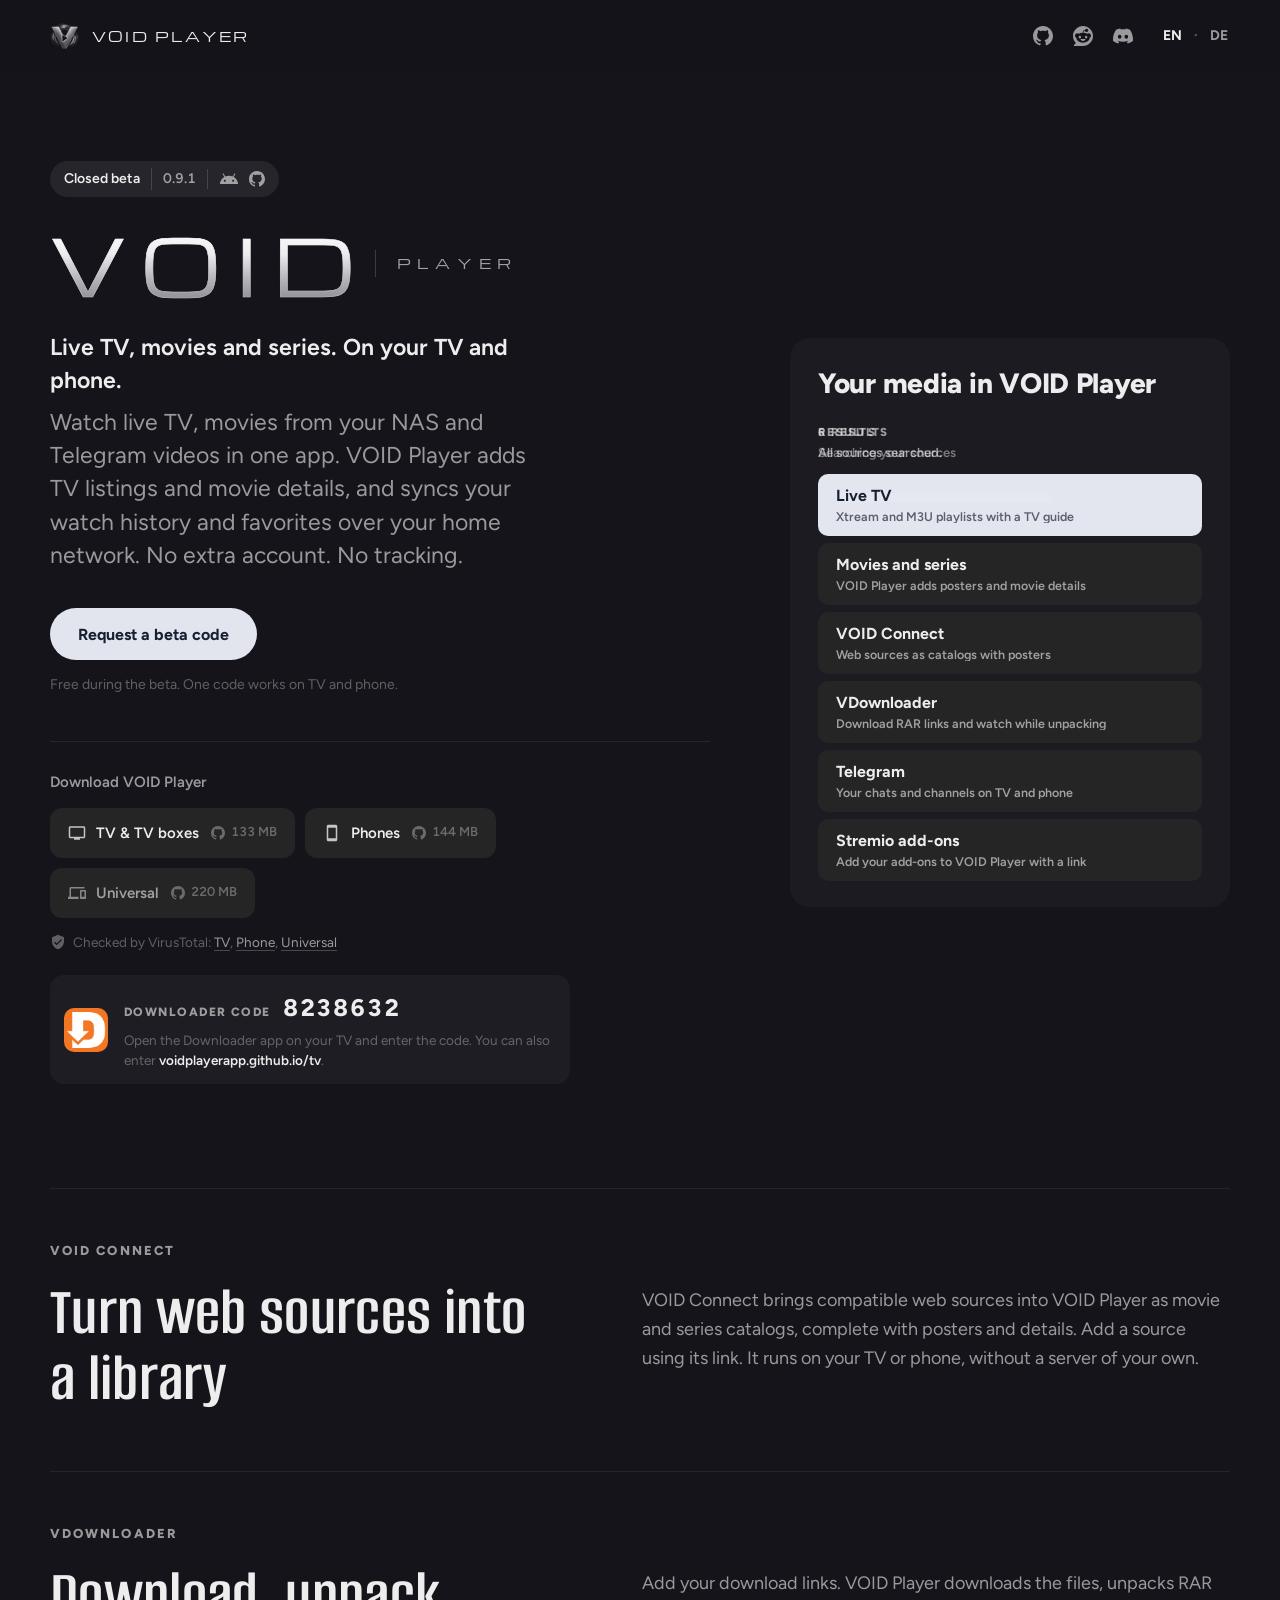
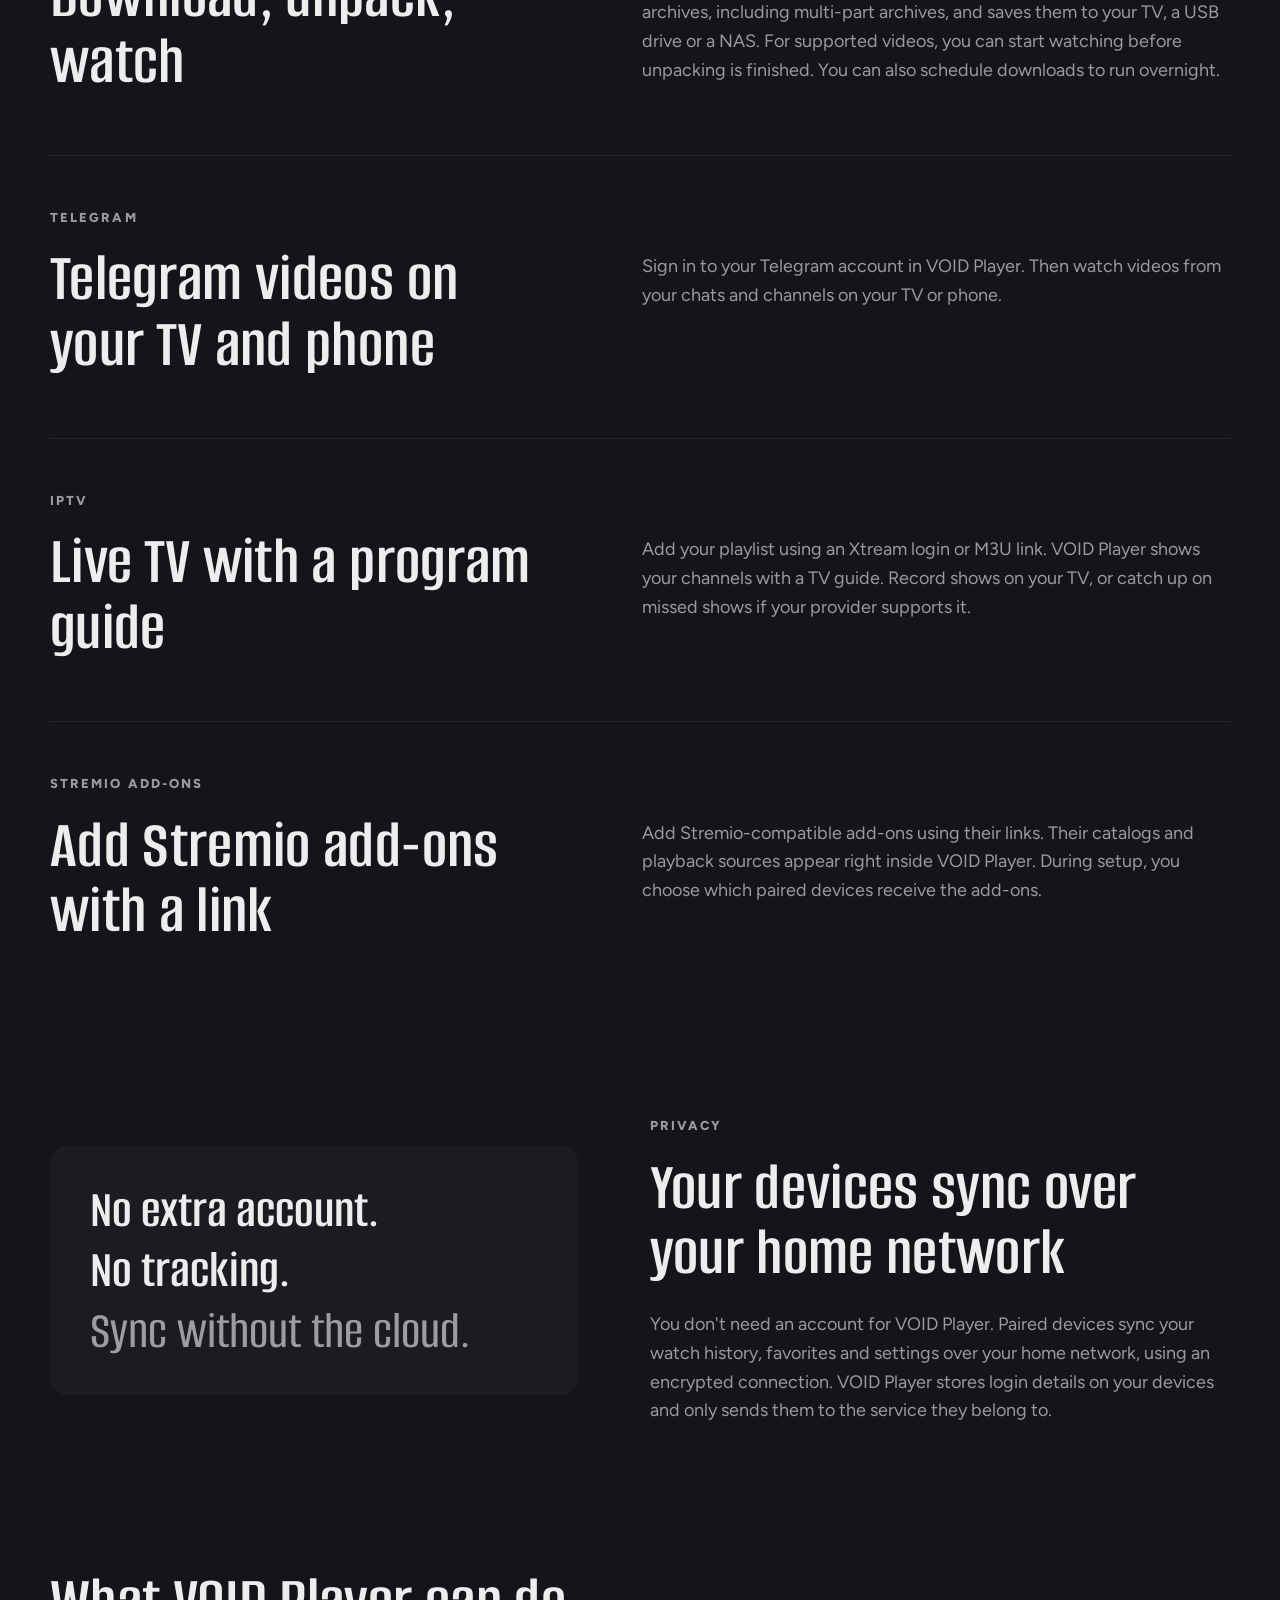
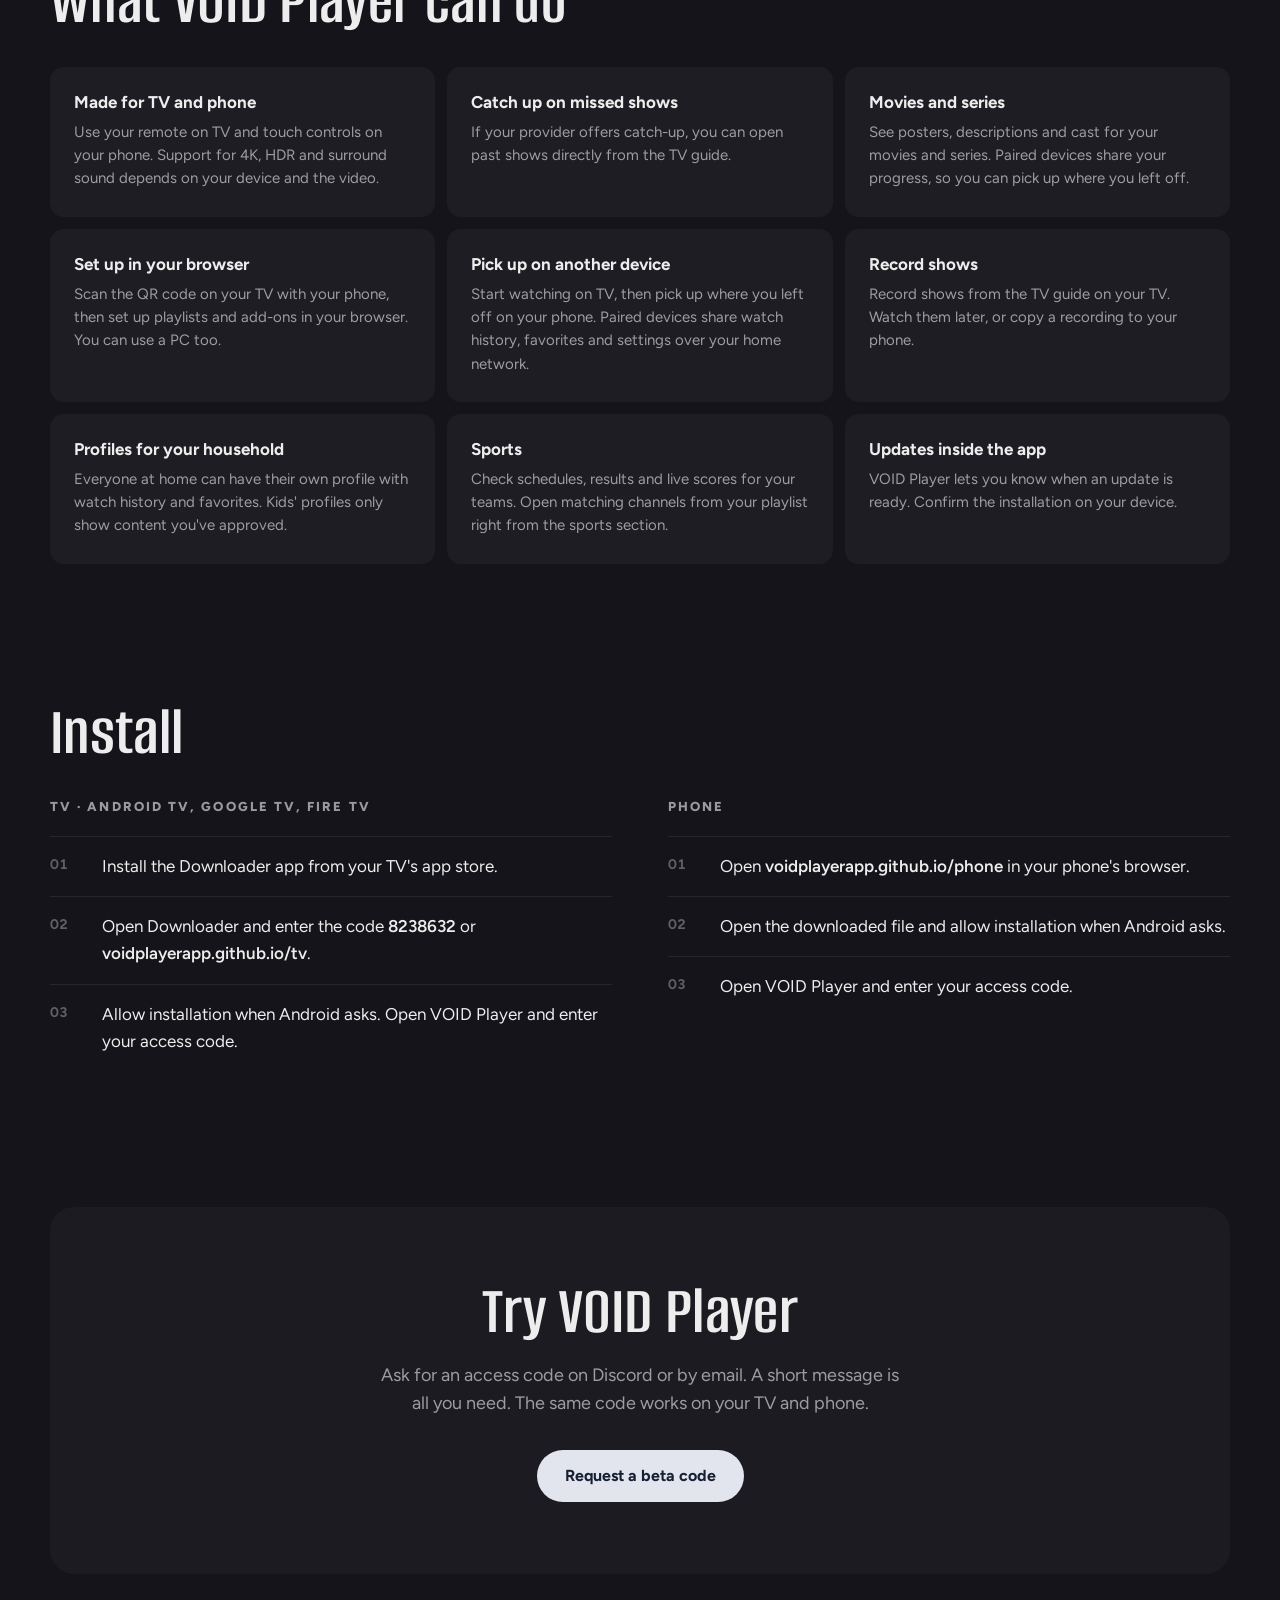
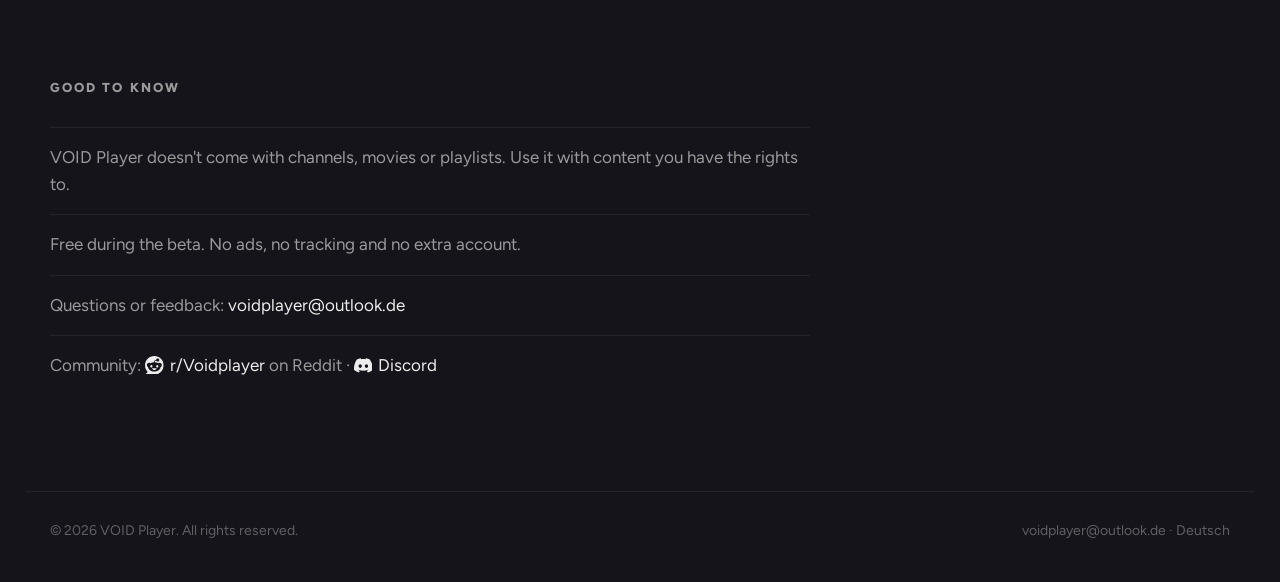
==== commit 43976734: "Update website copy in English and German and add Android icon" ====
--- a/index.html
+++ b/index.html
@@ -4,11 +4,11 @@
   <meta charset="utf-8">
   <meta name="viewport" content="width=device-width, initial-scale=1">
   <title>VOID Player · Live TV, movies and series for Android TV and phones</title>
-  <meta name="description" content="Live TV, movies and series from your own playlists. One app for Android TV and Android phones. Now in closed beta.">
+  <meta name="description" content="Use your IPTV playlists, movies, series and Telegram videos on Android TV and phones. VOID Player is free during the closed beta.">
   <meta name="theme-color" content="#14141a">
   <meta property="og:type" content="website">
   <meta property="og:title" content="VOID Player">
-  <meta property="og:description" content="Live TV, movies and series from your own playlists. One app for Android TV and Android phones.">
+  <meta property="og:description" content="Use your IPTV playlists, movies, series and Telegram videos on Android TV and phones. VOID Player is free during the closed beta.">
   <meta property="og:url" content="https://voidplayerapp.github.io/">
   <link rel="icon" type="image/png" sizes="32x32" href="assets/img/favicon-32.png">
   <link rel="apple-touch-icon" href="assets/img/apple-touch-icon.png">
@@ -18,12 +18,13 @@
   <link rel="alternate" hreflang="x-default" href="https://voidplayerapp.github.io/">
   <link rel="preload" href="assets/fonts/Figtree-VariableFont_wght.ttf" as="font" type="font/ttf" crossorigin>
   <link rel="preload" href="assets/fonts/Michroma-Regular.ttf" as="font" type="font/ttf" crossorigin>
-  <link rel="stylesheet" href="assets/site.css">
+  <link rel="stylesheet" href="assets/site.css?v=f2ba75ef98ef">
 </head>
 <body>
   <svg class="sprite" aria-hidden="true" focusable="false">
     <symbol id="icon-reddit" viewBox="0 0 24 24"><path d="M12 0C5.373 0 0 5.373 0 12c0 3.314 1.343 6.314 3.515 8.485l-2.286 2.286C.775 23.225 1.097 24 1.738 24H12c6.627 0 12-5.373 12-12S18.627 0 12 0Zm4.388 3.199c1.104 0 1.999.895 1.999 1.999 0 1.105-.895 2-1.999 2-.946 0-1.739-.657-1.947-1.539v.002c-1.147.162-2.032 1.15-2.032 2.341v.007c1.776.067 3.4.567 4.686 1.363.473-.363 1.064-.58 1.707-.58 1.547 0 2.802 1.254 2.802 2.802 0 1.117-.655 2.081-1.601 2.531-.088 3.256-3.637 5.876-7.997 5.876-4.361 0-7.905-2.617-7.998-5.87-.954-.447-1.614-1.415-1.614-2.538 0-1.548 1.255-2.802 2.803-2.802.645 0 1.239.218 1.712.585 1.275-.79 2.881-1.291 4.64-1.365v-.01c0-1.663 1.263-3.034 2.88-3.207.188-.911.993-1.595 1.959-1.595Zm-8.085 8.376c-.784 0-1.459.78-1.506 1.797-.047 1.016.64 1.429 1.426 1.429.786 0 1.371-.369 1.418-1.385.047-1.017-.553-1.841-1.338-1.841Zm7.406 0c-.786 0-1.385.824-1.338 1.841.047 1.017.634 1.385 1.418 1.385.785 0 1.473-.413 1.426-1.429-.046-1.017-.721-1.797-1.506-1.797Zm-3.703 4.013c-.974 0-1.907.048-2.77.135-.147.015-.241.168-.183.305.483 1.154 1.622 1.964 2.953 1.964 1.33 0 2.47-.81 2.953-1.964.057-.137-.037-.29-.184-.305-.863-.087-1.795-.135-2.769-.135Z"/></symbol>
     <symbol id="icon-discord" viewBox="0 0 24 24"><path d="M20.317 4.3698a19.7913 19.7913 0 00-4.8851-1.5152.0741.0741 0 00-.0785.0371c-.211.3753-.4447.8648-.6083 1.2495-1.8447-.2762-3.68-.2762-5.4868 0-.1636-.3933-.4058-.8742-.6177-1.2495a.077.077 0 00-.0785-.037 19.7363 19.7363 0 00-4.8852 1.515.0699.0699 0 00-.0321.0277C.5334 9.0458-.319 13.5799.0992 18.0578a.0824.0824 0 00.0312.0561c2.0528 1.5076 4.0413 2.4228 5.9929 3.0294a.0777.0777 0 00.0842-.0276c.4616-.6304.8731-1.2952 1.226-1.9942a.076.076 0 00-.0416-.1057c-.6528-.2476-1.2743-.5495-1.8722-.8923a.077.077 0 01-.0076-.1277c.1258-.0943.2517-.1923.3718-.2914a.0743.0743 0 01.0776-.0105c3.9278 1.7933 8.18 1.7933 12.0614 0a.0739.0739 0 01.0785.0095c.1202.099.246.1981.3728.2924a.077.077 0 01-.0066.1276 12.2986 12.2986 0 01-1.873.8914.0766.0766 0 00-.0407.1067c.3604.698.7719 1.3628 1.225 1.9932a.076.076 0 00.0842.0286c1.961-.6067 3.9495-1.5219 6.0023-3.0294a.077.077 0 00.0313-.0552c.5004-5.177-.8382-9.6739-3.5485-13.6604a.061.061 0 00-.0312-.0286zM8.02 15.3312c-1.1825 0-2.1569-1.0857-2.1569-2.419 0-1.3332.9555-2.4189 2.157-2.4189 1.2108 0 2.1757 1.0952 2.1568 2.419 0 1.3332-.9555 2.4189-2.1569 2.4189zm7.9748 0c-1.1825 0-2.1569-1.0857-2.1569-2.419 0-1.3332.9554-2.4189 2.1569-2.4189 1.2108 0 2.1757 1.0952 2.1568 2.419 0 1.3332-.946 2.4189-2.1568 2.4189Z"/></symbol>
+    <symbol id="icon-android" viewBox="0 0 24 24"><!-- Google Material Icons, Apache-2.0. --><path d="M17.6,9.48l1.84-3.18c0.16-0.31,0.04-0.69-0.26-0.85c-0.29-0.15-0.65-0.06-0.83,0.22l-1.88,3.24 c-2.86-1.21-6.08-1.21-8.94,0L5.65,5.67c-0.19-0.29-0.58-0.38-0.87-0.2C4.5,5.65,4.41,6.01,4.56,6.3L6.4,9.48 C3.3,11.25,1.28,14.44,1,18h22C22.72,14.44,20.7,11.25,17.6,9.48z M7,15.25c-0.69,0-1.25-0.56-1.25-1.25 c0-0.69,0.56-1.25,1.25-1.25S8.25,13.31,8.25,14C8.25,14.69,7.69,15.25,7,15.25z M17,15.25c-0.69,0-1.25-0.56-1.25-1.25 c0-0.69,0.56-1.25,1.25-1.25s1.25,0.56,1.25,1.25C18.25,14.69,17.69,15.25,17,15.25z"/></symbol>
     <symbol id="icon-github" viewBox="0 0 16 16"><path d="M6.766 11.328c-2.063-.25-3.516-1.734-3.516-3.656 0-.781.281-1.625.75-2.188-.203-.515-.172-1.609.063-2.062.625-.078 1.468.25 1.968.703.594-.187 1.219-.281 1.985-.281.765 0 1.39.094 1.953.265.484-.437 1.344-.765 1.969-.687.218.422.25 1.515.046 2.047.5.593.766 1.39.766 2.203 0 1.922-1.453 3.375-3.547 3.64.531.344.89 1.094.89 1.954v1.625c0 .468.391.734.86.547C13.781 14.359 16 11.53 16 8.03 16 3.61 12.406 0 7.984 0 3.563 0 0 3.61 0 8.031a7.88 7.88 0 0 0 5.172 7.422c.422.156.828-.125.828-.547v-1.25c-.219.094-.5.156-.75.156-1.031 0-1.64-.562-2.078-1.609-.172-.422-.36-.672-.719-.719-.187-.015-.25-.093-.25-.187 0-.188.313-.328.625-.328.453 0 .844.281 1.25.86.313.452.64.655 1.031.655s.641-.14 1-.5c.266-.265.47-.5.657-.656"/></symbol>
     <symbol id="icon-tv" viewBox="0 0 24 24"><path d="M21 3H3c-1.1 0-2 .9-2 2v12c0 1.1.9 2 2 2h5v2h8v-2h5c1.1 0 1.99-.9 1.99-2L23 5c0-1.1-.9-2-2-2zm0 14H3V5h18v12z"/></symbol>
     <symbol id="icon-phone" viewBox="0 0 24 24"><path d="M17 1.01 7 1c-1.1 0-2 .9-2 2v18c0 1.1.9 2 2 2h10c1.1 0 2-.9 2-2V3c0-1.1-.9-1.99-2-1.99zM17 19H7V5h10v14z"/></symbol>
@@ -54,37 +55,37 @@
   <main>
     <section class="hero wrap">
       <div class="hero-copy">
-        <p class="status"><span>Closed beta</span><span class="status-version">0.9.1</span><a class="status-source" href="https://github.com/voidplayerapp/void-player" title="VOID Player on GitHub" aria-label="VOID Player on GitHub"><svg class="icon" aria-hidden="true" focusable="false"><use href="#icon-github"/></svg></a></p>
+        <p class="status"><span>Closed beta</span><span class="status-version">0.9.1</span><span class="status-platform" role="img" aria-label="For Android" title="For Android"><svg class="icon" aria-hidden="true" focusable="false"><use href="#icon-android"/></svg></span><a class="status-source" href="https://github.com/voidplayerapp/void-player" title="VOID Player on GitHub" aria-label="VOID Player on GitHub"><svg class="icon" aria-hidden="true" focusable="false"><use href="#icon-github"/></svg></a></p>
         <h1 class="lockup"><span class="lockup-void">VOID</span><span class="lockup-player">Player</span></h1>
-        <p class="claim">No account. No tracking. Sync without the cloud.</p>
-        <p class="lead">Live TV, movies and series from your own sources, on Android TV and Android phones. VOID Connect, VDownloader and Telegram built in, plus <span class="nowrap">Stremio-compatible add-ons</span>.</p>
+        <p class="claim">Live TV, movies and series. On your TV and phone.</p>
+        <p class="lead">Watch live TV, movies from your NAS and Telegram videos in one app. VOID Player adds TV listings and movie details, and syncs your watch history and favorites over your home network. No extra account. No tracking.</p>
         <div class="actions">
-          <a class="btn btn-primary" href="mailto:voidplayer@outlook.de?subject=VOID%20Player%20Beta&amp;body=Hi%2C%0A%0AI%27d%20like%20to%20try%20VOID%20Player.%0A%0AName%3A%20%0ADevices%20(TV%20%2F%20phone)%3A%20%0A">Request access</a>
-          <p class="note">Access codes usually arrive within 24 hours.</p>
+          <a class="btn btn-primary" href="mailto:voidplayer@outlook.de?subject=VOID%20Player%20Beta&amp;body=Hi%2C%0A%0AI%27d%20like%20to%20try%20VOID%20Player.%0A%0AThanks%21">Request a beta code</a>
+          <p class="note">Free during the beta. One code works on TV and phone.</p>
         </div>
       </div>
 
       <div class="hero-demo">
         <div class="picker">
-          <p class="pick-title">Everything in one place</p>
+          <p class="pick-title">Your media in VOID Player</p>
           <div class="pick-status" aria-hidden="true">
             <p class="pick-heading"><span class="is-searching">Results</span><span class="is-done">6 results</span></p>
             <p class="pick-detail"><span class="is-searching"><span class="shimmer">Searching your sources</span></span><span class="is-done">All sources searched.</span></p>
           </div>
           <nav class="pick-rows" aria-label="Highlights">
             <div class="pick-skeleton" aria-hidden="true"><i></i><i></i></div>
-            <a class="pick-row" href="#iptv"><span class="pick-text"><span class="pick-name">Live TV</span><span class="pick-source">Xtream and M3U, with the guide in one timeline</span></span></a>
-            <a class="pick-row" href="#features-title"><span class="pick-text"><span class="pick-name">Movies and series</span><span class="pick-source">VOID adds posters, details and cast automatically</span></span></a>
-            <a class="pick-row" href="#connect"><span class="pick-text"><span class="pick-name">VOID Connect</span><span class="pick-source">Turn your own website into a library</span></span></a>
-            <a class="pick-row" href="#vdownloader"><span class="pick-text"><span class="pick-name">VDownloader</span><span class="pick-source">Load RAR links, watch while unpacking, save to your NAS</span></span></a>
-            <a class="pick-row" href="#telegram"><span class="pick-text"><span class="pick-name">Telegram</span><span class="pick-source">Videos from your chats, right on your TV</span></span></a>
-            <a class="pick-row" href="#addons"><span class="pick-text"><span class="pick-name">Stremio add-ons</span><span class="pick-source">Your add-ons run right inside VOID</span></span></a>
+            <a class="pick-row" href="#iptv"><span class="pick-text"><span class="pick-name">Live TV</span><span class="pick-source">Xtream and M3U playlists with a TV guide</span></span></a>
+            <a class="pick-row" href="#features-title"><span class="pick-text"><span class="pick-name">Movies and series</span><span class="pick-source">VOID Player adds posters and movie details</span></span></a>
+            <a class="pick-row" href="#connect"><span class="pick-text"><span class="pick-name">VOID Connect</span><span class="pick-source">Web sources as catalogs with posters</span></span></a>
+            <a class="pick-row" href="#vdownloader"><span class="pick-text"><span class="pick-name">VDownloader</span><span class="pick-source">Download RAR links and watch while unpacking</span></span></a>
+            <a class="pick-row" href="#telegram"><span class="pick-text"><span class="pick-name">Telegram</span><span class="pick-source">Your chats and channels on TV and phone</span></span></a>
+            <a class="pick-row" href="#addons"><span class="pick-text"><span class="pick-name">Stremio add-ons</span><span class="pick-source">Add your add-ons to VOID Player with a link</span></span></a>
           </nav>
         </div>
       </div>
 
       <div class="downloads" id="download">
-        <p class="downloads-title">Already have a code? Download VOID Player</p>
+        <p class="downloads-title">Download VOID Player</p>
         <div class="download-row">
           <a class="dl" href="tv/" aria-label="Download VOID Player for TV and TV boxes from GitHub" title="APK download via GitHub"><svg class="icon dl-icon" aria-hidden="true" focusable="false"><use href="#icon-tv"/></svg><span>TV &amp; TV boxes</span><span class="size"><svg class="icon dl-source" aria-hidden="true" focusable="false"><use href="#icon-github"/></svg><span>133 MB</span></span></a>
           <a class="dl" href="phone/" aria-label="Download VOID Player for Android phones from GitHub" title="APK download via GitHub"><svg class="icon dl-icon" aria-hidden="true" focusable="false"><use href="#icon-phone"/></svg><span>Phones</span><span class="size"><svg class="icon dl-source" aria-hidden="true" focusable="false"><use href="#icon-github"/></svg><span>144 MB</span></span></a>
@@ -94,7 +95,7 @@
         <div class="dl-code">
           <img class="dl-code-icon" src="assets/img/downloader.png" alt="" width="44" height="44">
           <p class="dl-code-main"><span class="dl-code-label">Downloader code</span><span class="dl-code-number">8238632</span></p>
-          <p class="dl-code-hint">On your TV, open the Downloader app and enter the code. Without the code, <code>voidplayerapp.github.io/tv</code> works too.</p>
+          <p class="dl-code-hint">Open the Downloader app on your TV and enter the code. You can also enter <code>voidplayerapp.github.io/tv</code>.</p>
         </div>
       </div>
     </section>
@@ -107,32 +108,32 @@
     <section class="showcase wrap" aria-label="Built in">
       <article class="feature" id="connect" aria-labelledby="connect-title">
         <p class="overline">VOID Connect</p>
-        <h2 id="connect-title">Your own library</h2>
-        <p class="body">VOID Connect turns your sources into your own library with posters, without any external server. Everything runs right on your TV or phone. Write a source yourself, let an AI assistant draft it and test it right away through the VOID Connect API, or add a finished one with a single link.</p>
+        <h2 id="connect-title">Turn web sources into a library</h2>
+        <p class="body">VOID Connect brings compatible web sources into VOID Player as movie and series catalogs, complete with posters and details. Add a source using its link. It runs on your TV or phone, without a server of your own.</p>
         <div class="feature-visual"><!-- screenshot: VOID Connect --></div>
       </article>
       <article class="feature" id="vdownloader" aria-labelledby="vdl-title">
         <p class="overline">VDownloader</p>
         <h2 id="vdl-title">Download, unpack, watch</h2>
-        <p class="body">Just give VOID links, including links to RAR archives. VOID downloads the files, unpacks archives automatically, split ones included, and saves everything straight to your TV, a USB drive or a NAS. You can start watching while it is still unpacking. If you like, downloads wait for the night.</p>
+        <p class="body">Add your download links. VOID Player downloads the files, unpacks RAR archives, including multi-part archives, and saves them to your TV, a USB drive or a NAS. For supported videos, you can start watching before unpacking is finished. You can also schedule downloads to run overnight.</p>
         <div class="feature-visual"><!-- screenshot: VDownloader --></div>
       </article>
       <article class="feature" id="telegram" aria-labelledby="telegram-title">
         <p class="overline">Telegram</p>
-        <h2 id="telegram-title">Your Telegram videos</h2>
-        <p class="body">Sign in with your Telegram account and play videos from your own chats and channels on your TV or phone, right next to the rest of your library.</p>
+        <h2 id="telegram-title">Telegram videos on your TV and phone</h2>
+        <p class="body">Sign in to your Telegram account in VOID Player. Then watch videos from your chats and channels on your TV or phone.</p>
         <div class="feature-visual"><!-- screenshot: Telegram --></div>
       </article>
       <article class="feature" id="iptv" aria-labelledby="iptv-title">
         <p class="overline">IPTV</p>
-        <h2 id="iptv-title">Live TV from your provider</h2>
-        <p class="body">Works with common IPTV providers: enter Xtream login details or an M3U link, on your TV or comfortably in the browser on your phone, and you’re set. Every channel sits in one timeline with its guide, and because VOID keeps the guide in a local database, it’s there instantly. Zap through your channels fast, catch up on what you missed if your provider keeps an archive, and record shows straight from the guide.</p>
+        <h2 id="iptv-title">Live TV with a program guide</h2>
+        <p class="body">Add your playlist using an Xtream login or M3U link. VOID Player shows your channels with a TV guide. Record shows on your TV, or catch up on missed shows if your provider supports it.</p>
         <div class="feature-visual"><!-- screenshot: Live TV --></div>
       </article>
       <article class="feature" id="addons" aria-labelledby="addons-title">
         <p class="overline">Stremio add-ons</p>
-        <h2 id="addons-title">Your add-ons, right inside VOID</h2>
-        <p class="body">Add Stremio-compatible add-ons with their link, on your TV or from your phone or PC. Their catalogs live in the add-on area, and when you press play, their sources appear in the same picker as your playlists. Paired devices pick up your add-ons too.</p>
+        <h2 id="addons-title">Add Stremio add-ons with a link</h2>
+        <p class="body">Add Stremio-compatible add-ons using their links. Their catalogs and playback sources appear right inside VOID Player. During setup, you choose which paired devices receive the add-ons.</p>
         <div class="feature-visual"><!-- screenshot: Add-ons --></div>
       </article>
     </section>
@@ -140,28 +141,28 @@
     <section class="spot spot-flip wrap" aria-labelledby="privacy-title">
       <div class="spot-text">
         <p class="overline">Privacy</p>
-        <h2 id="privacy-title">Your data stays at home</h2>
-        <p class="body">VOID Player has no accounts and no tracking. Logins for playlists, file-hosting accounts and add-ons are stored on your devices and only ever go to the service they belong to, never to us. Your devices sync directly with each other, encrypted, with no cloud in between. From the internet, VOID only fetches artwork, descriptions, sports dates and updates. Your logins and your watch history never leave your devices.</p>
+        <h2 id="privacy-title">Your devices sync over your home network</h2>
+        <p class="body">You don&#x27;t need an account for VOID Player. Paired devices sync your watch history, favorites and settings over your home network, using an encrypted connection. VOID Player stores login details on your devices and only sends them to the service they belong to.</p>
       </div>
       <ul class="promise">
-        <li><strong>No account.</strong></li>
+        <li><strong>No extra account.</strong></li>
         <li><strong>No tracking.</strong></li>
         <li>Sync without the cloud.</li>
       </ul>
     </section>
 
     <section class="features wrap" aria-labelledby="features-title">
-      <h2 class="section-title" id="features-title">Inside VOID Player</h2>
+      <h2 class="section-title" id="features-title">What VOID Player can do</h2>
       <div class="grid">
-        <article class="tile"><h3>Smooth, even on low-end devices</h3><p>Built for speed and smooth, even on budget TV boxes with 1.5 GB of RAM. On TVs it plays with Media3, Android’s own player, through your device’s hardware decoder: 4K with HDR10 and Dolby Vision, Dolby and DTS audio straight to your receiver. On phones, mpv plays almost any format.</p></article>
-        <article class="tile"><h3>Live TV and guide</h3><p>All your channels in one timeline. Start a show from the guide or catch up on what you missed, where your provider supports it.</p></article>
-        <article class="tile"><h3>Movies and series</h3><p>VOID fills your library with posters, descriptions and cast from high-quality film databases. Continue where you stopped, on any of your devices.</p></article>
-        <article class="tile"><h3>Set up in your browser</h3><p>Enter playlists (Xtream, M3U, SMB) and add-on links comfortably on your phone or PC. Everything stays local on your Wi-Fi.</p></article>
-        <article class="tile"><h3>Sync without the cloud</h3><p>Pair your phone and TV once. History, favorites and settings stay the same on all your devices.</p></article>
-        <article class="tile"><h3>Recordings</h3><p>Record from the guide on your TV. Watch later, or copy the recording to your phone.</p></article>
-        <article class="tile"><h3>Profiles</h3><p>A profile for everyone at home, including a kids profile with its own rules.</p></article>
-        <article class="tile"><h3>Sports</h3><p>Fixtures, results and live scores for your teams at a glance. See when and on which of your channels a match is on, and start it with one click.</p></article>
-        <article class="tile"><h3>Updates</h3><p>New versions arrive inside the app. One confirmation and you are up to date.</p></article>
+        <article class="tile"><h3>Made for TV and phone</h3><p>Use your remote on TV and touch controls on your phone. Support for 4K, HDR and surround sound depends on your device and the video.</p></article>
+        <article class="tile"><h3>Catch up on missed shows</h3><p>If your provider offers catch-up, you can open past shows directly from the TV guide.</p></article>
+        <article class="tile"><h3>Movies and series</h3><p>See posters, descriptions and cast for your movies and series. Paired devices share your progress, so you can pick up where you left off.</p></article>
+        <article class="tile"><h3>Set up in your browser</h3><p>Scan the QR code on your TV with your phone, then set up playlists and add-ons in your browser. You can use a PC too.</p></article>
+        <article class="tile"><h3>Pick up on another device</h3><p>Start watching on TV, then pick up where you left off on your phone. Paired devices share watch history, favorites and settings over your home network.</p></article>
+        <article class="tile"><h3>Record shows</h3><p>Record shows from the TV guide on your TV. Watch them later, or copy a recording to your phone.</p></article>
+        <article class="tile"><h3>Profiles for your household</h3><p>Everyone at home can have their own profile with watch history and favorites. Kids&#x27; profiles only show content you&#x27;ve approved.</p></article>
+        <article class="tile"><h3>Sports</h3><p>Check schedules, results and live scores for your teams. Open matching channels from your playlist right from the sports section.</p></article>
+        <article class="tile"><h3>Updates inside the app</h3><p>VOID Player lets you know when an update is ready. Confirm the installation on your device.</p></article>
       </div>
     </section>
 
@@ -171,16 +172,16 @@
         <div>
           <h3>TV · Android TV, Google TV, Fire TV</h3>
           <ol class="steps">
-            <li>Install Downloader from your TV's app store.</li>
-            <li>Open it and enter the code <code>8238632</code>, or <code>voidplayerapp.github.io/tv</code>.</li>
-            <li>Allow the installation when asked, then open VOID Player and enter your access code.</li>
+            <li>Install the Downloader app from your TV's app store.</li>
+            <li>Open Downloader and enter the code <code>8238632</code> or <code>voidplayerapp.github.io/tv</code>.</li>
+            <li>Allow installation when Android asks. Open VOID Player and enter your access code.</li>
           </ol>
         </div>
         <div>
           <h3>Phone</h3>
           <ol class="steps">
             <li>Open <code>voidplayerapp.github.io/phone</code> in your phone's browser.</li>
-            <li>Open the downloaded file and allow the installation.</li>
+            <li>Open the downloaded file and allow installation when Android asks.</li>
             <li>Open VOID Player and enter your access code.</li>
           </ol>
         </div>
@@ -189,17 +190,17 @@
 
     <section class="join wrap" aria-labelledby="join-title">
       <div class="join-inner">
-        <h2 class="section-title" id="join-title">Join the beta</h2>
-        <p class="body">Tell us which devices you'd like to use VOID on. Your code arrives by email.</p>
-        <a class="btn btn-primary" href="mailto:voidplayer@outlook.de?subject=VOID%20Player%20Beta&amp;body=Hi%2C%0A%0AI%27d%20like%20to%20try%20VOID%20Player.%0A%0AName%3A%20%0ADevices%20(TV%20%2F%20phone)%3A%20%0A">Request access</a>
+        <h2 class="section-title" id="join-title">Try VOID Player</h2>
+        <p class="body">Ask for an access code on <a href="https://discord.gg/7EcNAesKW">Discord</a> or by email. A short message is all you need. The same code works on your TV and phone.</p>
+        <a class="btn btn-primary" href="mailto:voidplayer@outlook.de?subject=VOID%20Player%20Beta&amp;body=Hi%2C%0A%0AI%27d%20like%20to%20try%20VOID%20Player.%0A%0AThanks%21">Request a beta code</a>
       </div>
     </section>
 
     <section class="facts wrap" aria-labelledby="facts-title">
       <p class="overline" id="facts-title">Good to know</p>
       <ul>
-        <li>VOID Player doesn't come with channels, movies or playlists. Use it with content you have the rights to.</li>
-        <li>Free during the beta. No ads, no tracking, no account.</li>
+        <li>VOID Player doesn&#x27;t come with channels, movies or playlists. Use it with content you have the rights to.</li>
+        <li>Free during the beta. No ads, no tracking and no extra account.</li>
         <li>Questions or feedback: <a href="mailto:voidplayer@outlook.de">voidplayer@outlook.de</a></li>
         <li class="community">Community: <a href="https://www.reddit.com/r/Voidplayer/"><svg class="icon" aria-hidden="true" focusable="false"><use href="#icon-reddit"/></svg>r/Voidplayer</a> on Reddit · <a href="https://discord.gg/7EcNAesKW"><svg class="icon" aria-hidden="true" focusable="false"><use href="#icon-discord"/></svg>Discord</a></li>
       </ul>
--- a/assets/site.css
+++ b/assets/site.css
@@ -1436,3 +1436,15 @@
     display: none;
   }
 }
+
+
+/* Preview addition: Android platform mark beside the existing GitHub link. */
+.status-platform {
+  display: inline-flex;
+  align-items: center;
+  margin-left: 11px;
+  padding-left: 11px;
+  border-left: 1px solid rgba(237, 237, 237, 0.16);
+}
+.status-platform .icon { width: 20px; height: 20px; }
+.status-platform + .status-source { margin-left: 10px; padding-left: 0; border-left: 0; }
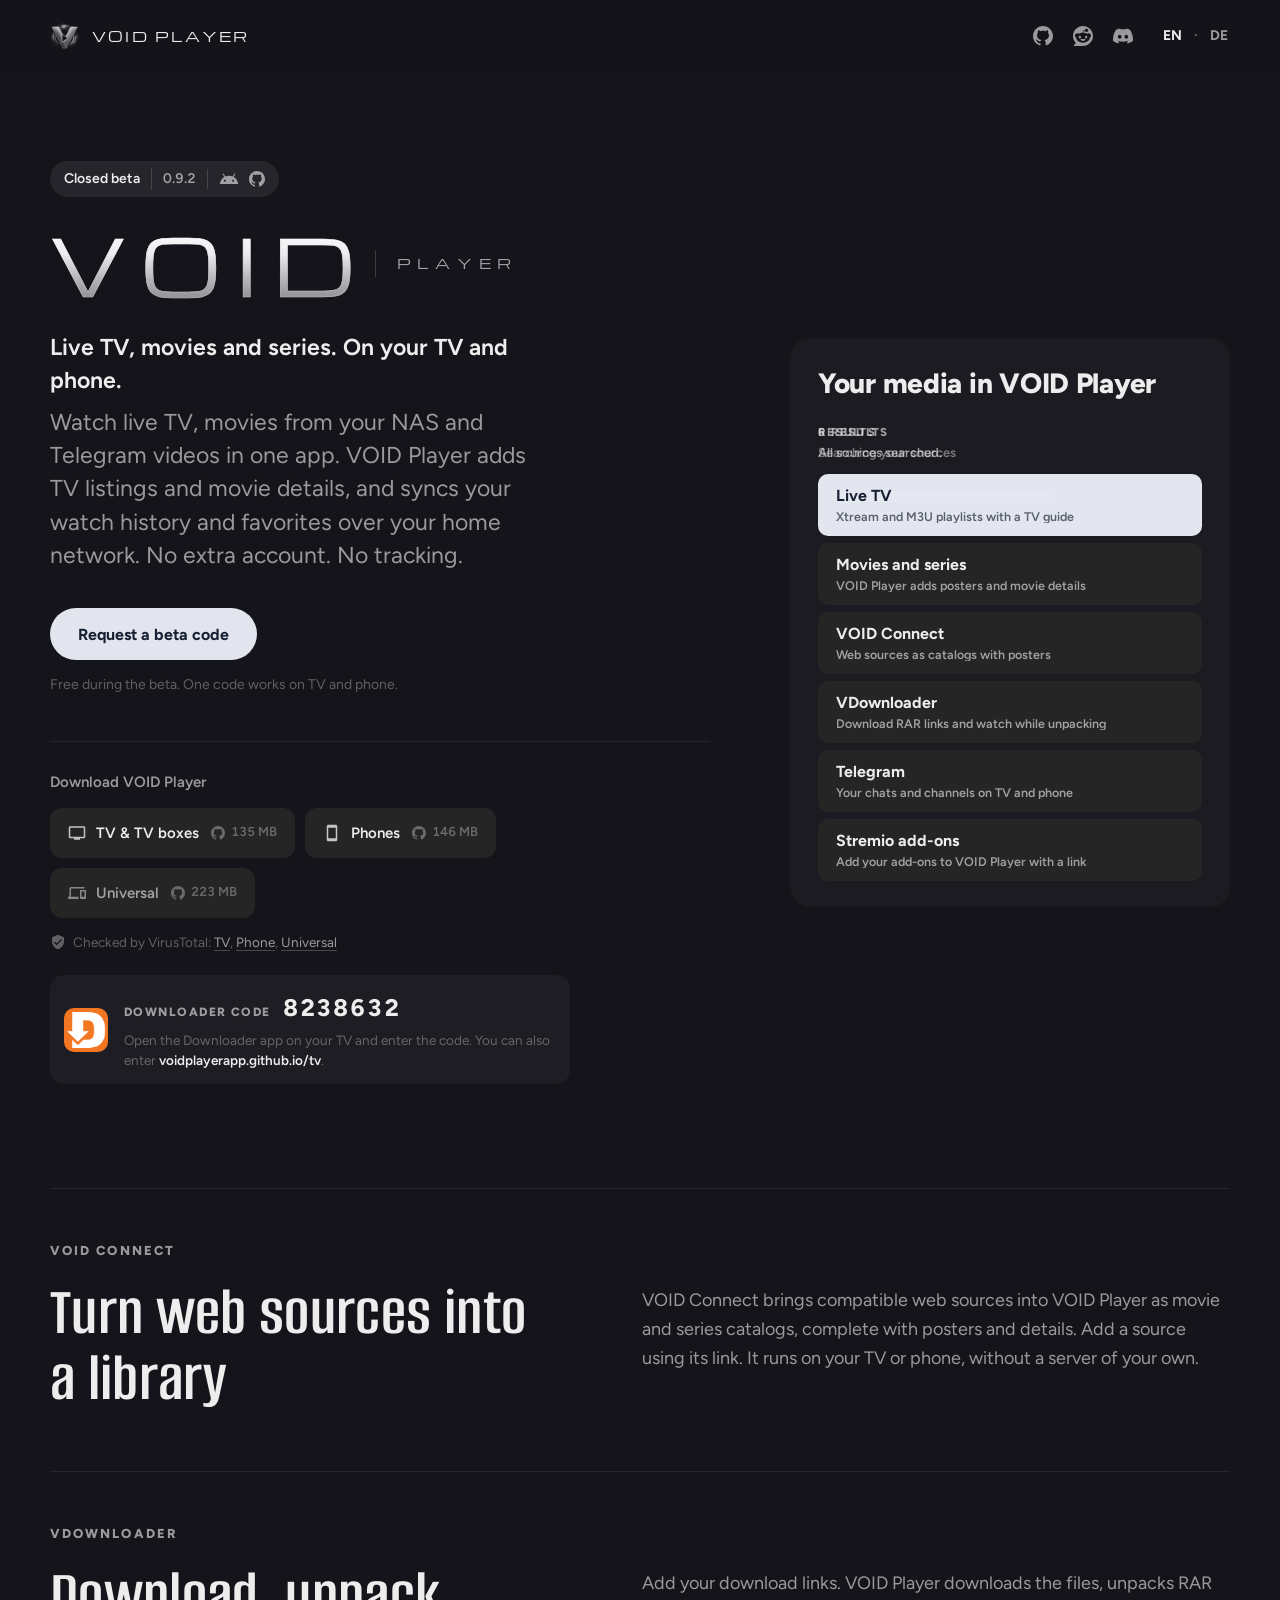
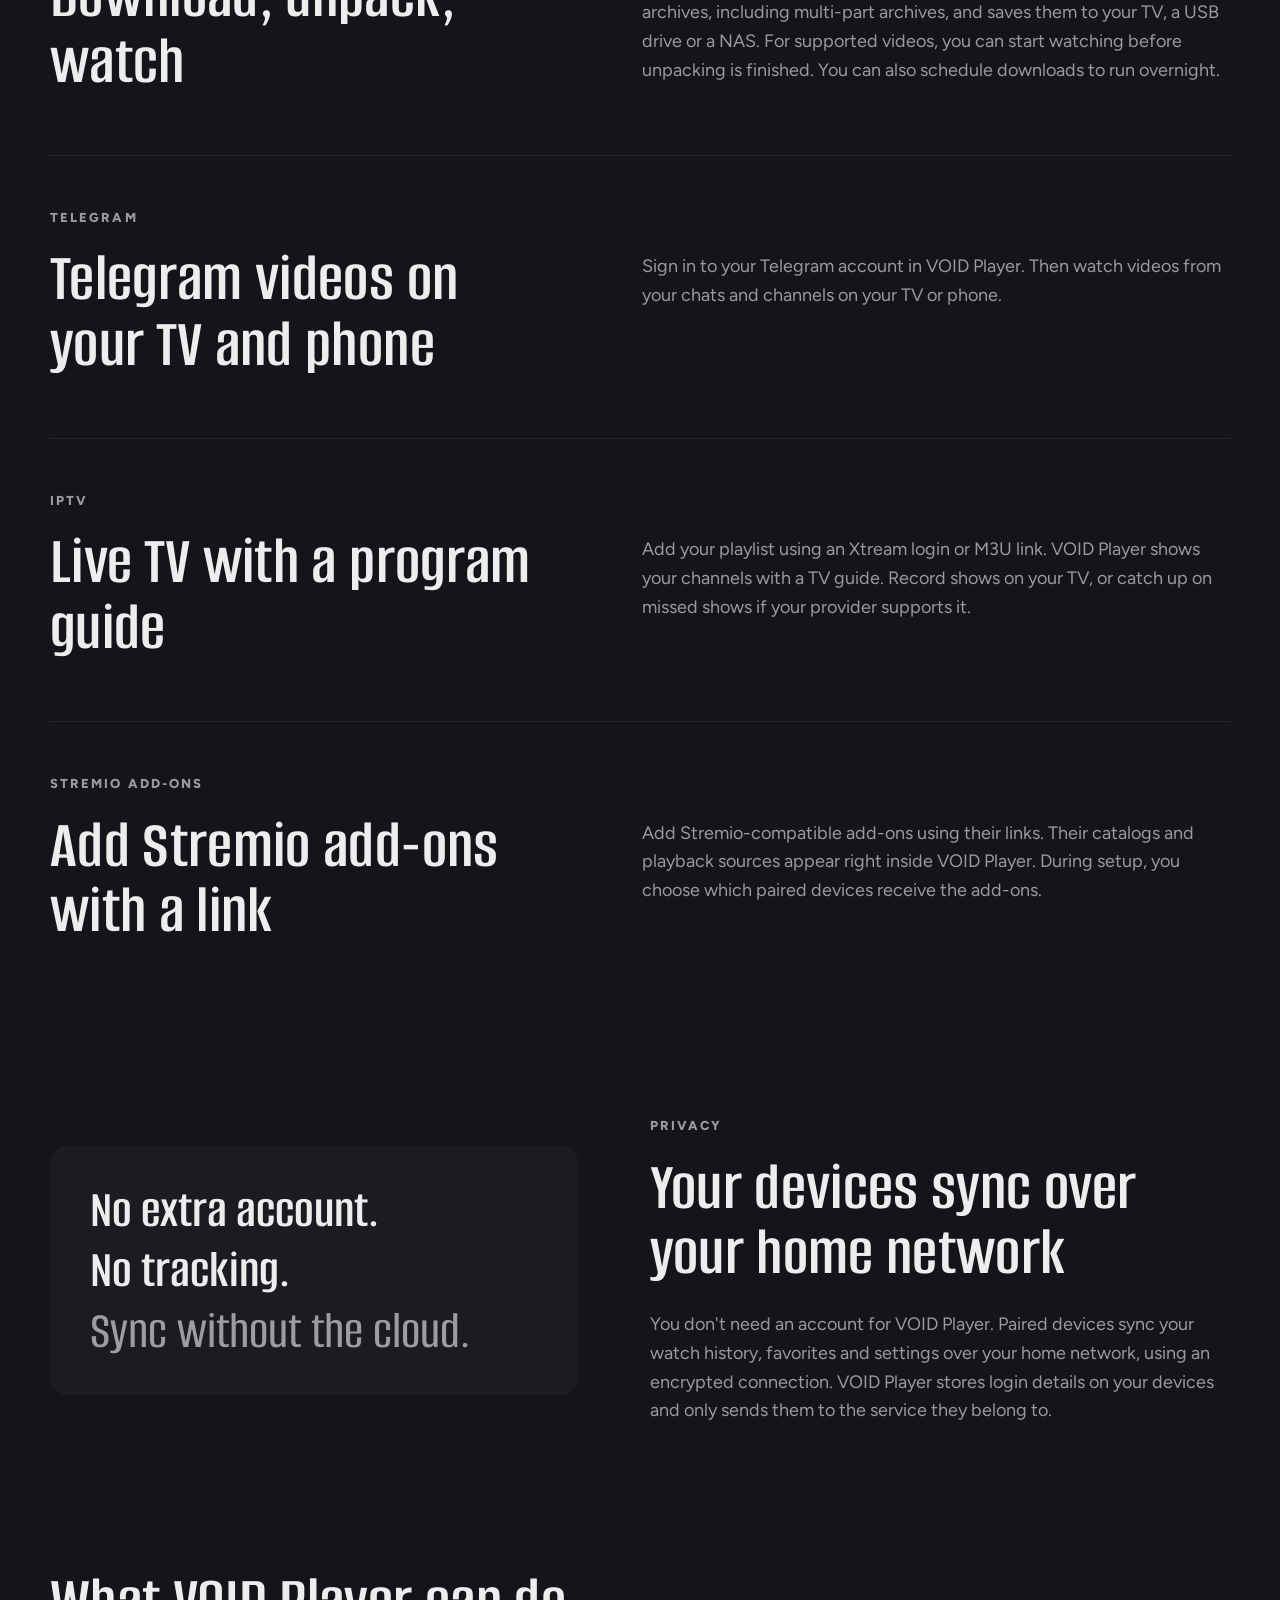
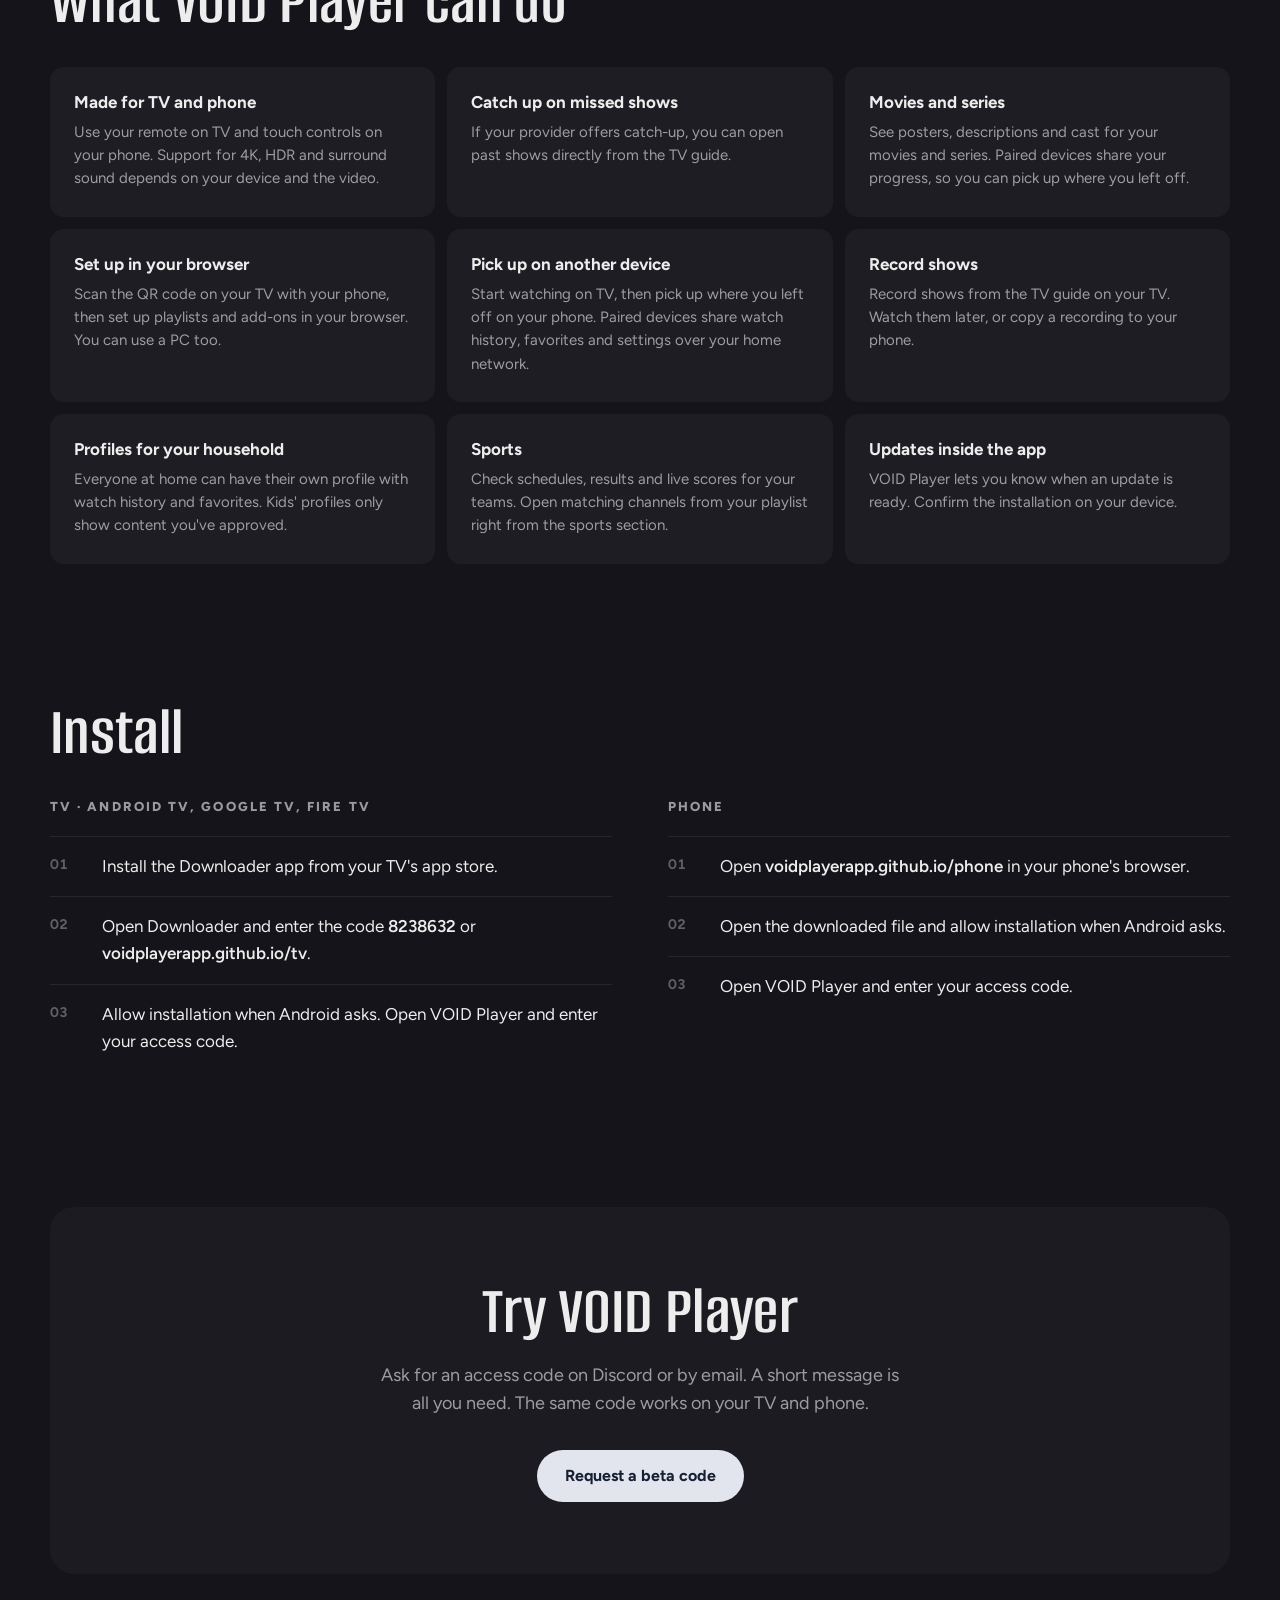
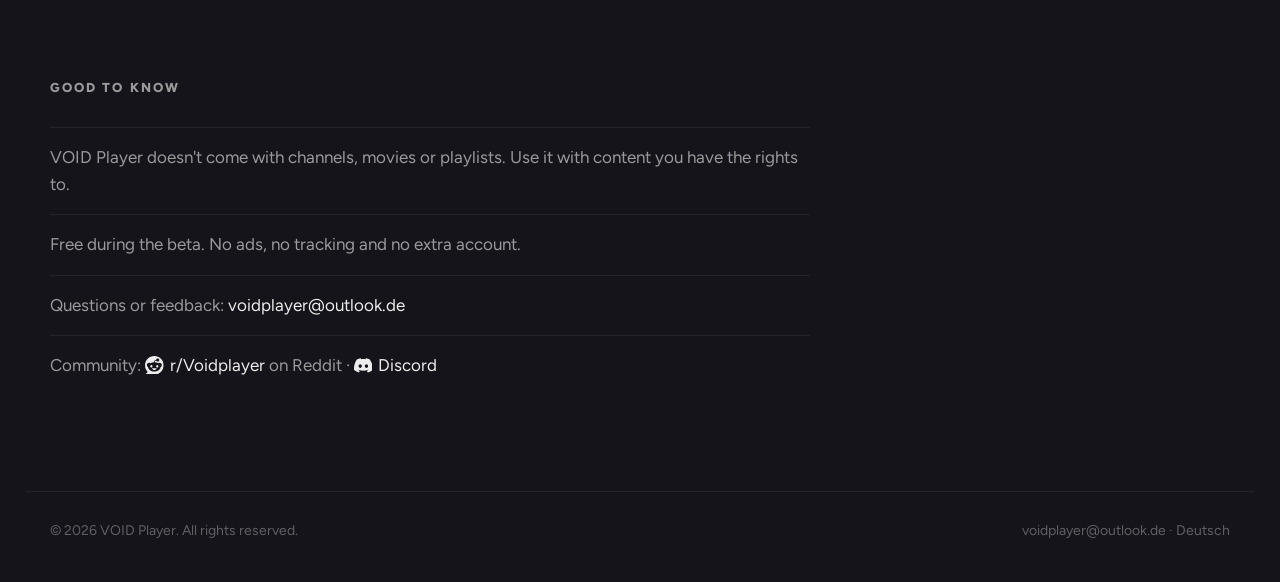
==== commit a48d976e: "VOID Player 0.9.2" ====
--- a/index.html
+++ b/index.html
@@ -55,7 +55,7 @@
   <main>
     <section class="hero wrap">
       <div class="hero-copy">
-        <p class="status"><span>Closed beta</span><span class="status-version">0.9.1</span><span class="status-platform" role="img" aria-label="For Android" title="For Android"><svg class="icon" aria-hidden="true" focusable="false"><use href="#icon-android"/></svg></span><a class="status-source" href="https://github.com/voidplayerapp/void-player" title="VOID Player on GitHub" aria-label="VOID Player on GitHub"><svg class="icon" aria-hidden="true" focusable="false"><use href="#icon-github"/></svg></a></p>
+        <p class="status"><span>Closed beta</span><span class="status-version">0.9.2</span><span class="status-platform" role="img" aria-label="For Android" title="For Android"><svg class="icon" aria-hidden="true" focusable="false"><use href="#icon-android"/></svg></span><a class="status-source" href="https://github.com/voidplayerapp/void-player" title="VOID Player on GitHub" aria-label="VOID Player on GitHub"><svg class="icon" aria-hidden="true" focusable="false"><use href="#icon-github"/></svg></a></p>
         <h1 class="lockup"><span class="lockup-void">VOID</span><span class="lockup-player">Player</span></h1>
         <p class="claim">Live TV, movies and series. On your TV and phone.</p>
         <p class="lead">Watch live TV, movies from your NAS and Telegram videos in one app. VOID Player adds TV listings and movie details, and syncs your watch history and favorites over your home network. No extra account. No tracking.</p>
@@ -87,9 +87,9 @@
       <div class="downloads" id="download">
         <p class="downloads-title">Download VOID Player</p>
         <div class="download-row">
-          <a class="dl" href="tv/" aria-label="Download VOID Player for TV and TV boxes from GitHub" title="APK download via GitHub"><svg class="icon dl-icon" aria-hidden="true" focusable="false"><use href="#icon-tv"/></svg><span>TV &amp; TV boxes</span><span class="size"><svg class="icon dl-source" aria-hidden="true" focusable="false"><use href="#icon-github"/></svg><span>133 MB</span></span></a>
-          <a class="dl" href="phone/" aria-label="Download VOID Player for Android phones from GitHub" title="APK download via GitHub"><svg class="icon dl-icon" aria-hidden="true" focusable="false"><use href="#icon-phone"/></svg><span>Phones</span><span class="size"><svg class="icon dl-source" aria-hidden="true" focusable="false"><use href="#icon-github"/></svg><span>144 MB</span></span></a>
-          <a class="dl dl-quiet" href="universal/" aria-label="Download VOID Player for ARM devices from GitHub" title="APK download via GitHub"><svg class="icon dl-icon" aria-hidden="true" focusable="false"><use href="#icon-devices"/></svg><span>Universal</span><span class="size"><svg class="icon dl-source" aria-hidden="true" focusable="false"><use href="#icon-github"/></svg><span>220 MB</span></span></a>
+          <a class="dl" href="tv/" aria-label="Download VOID Player for TV and TV boxes from GitHub" title="APK download via GitHub"><svg class="icon dl-icon" aria-hidden="true" focusable="false"><use href="#icon-tv"/></svg><span>TV &amp; TV boxes</span><span class="size"><svg class="icon dl-source" aria-hidden="true" focusable="false"><use href="#icon-github"/></svg><span>135 MB</span></span></a>
+          <a class="dl" href="phone/" aria-label="Download VOID Player for Android phones from GitHub" title="APK download via GitHub"><svg class="icon dl-icon" aria-hidden="true" focusable="false"><use href="#icon-phone"/></svg><span>Phones</span><span class="size"><svg class="icon dl-source" aria-hidden="true" focusable="false"><use href="#icon-github"/></svg><span>146 MB</span></span></a>
+          <a class="dl dl-quiet" href="universal/" aria-label="Download VOID Player for ARM devices from GitHub" title="APK download via GitHub"><svg class="icon dl-icon" aria-hidden="true" focusable="false"><use href="#icon-devices"/></svg><span>Universal</span><span class="size"><svg class="icon dl-source" aria-hidden="true" focusable="false"><use href="#icon-github"/></svg><span>223 MB</span></span></a>
         </div>
         <p class="vt"><svg class="icon vt-icon" aria-hidden="true" focusable="false"><use href="#icon-verified"/></svg><span>Checked by VirusTotal:</span> <a href="https://www.virustotal.com/gui/file/4369be408df0bf2d71298c66ff9a785bbb65d68636534a12876f0b03c51d10e9">TV</a>, <a href="https://www.virustotal.com/gui/file/2af36ff0ce894506cc75f662e152ea3c5c1d259c405e689803e8cb106aafff05">Phone</a>, <a href="https://www.virustotal.com/gui/file/80dda3a0fba3e22313e6f3fd7bd41bdfa0786c22afdf7bceeb732f3445876955">Universal</a></p>
         <div class="dl-code">
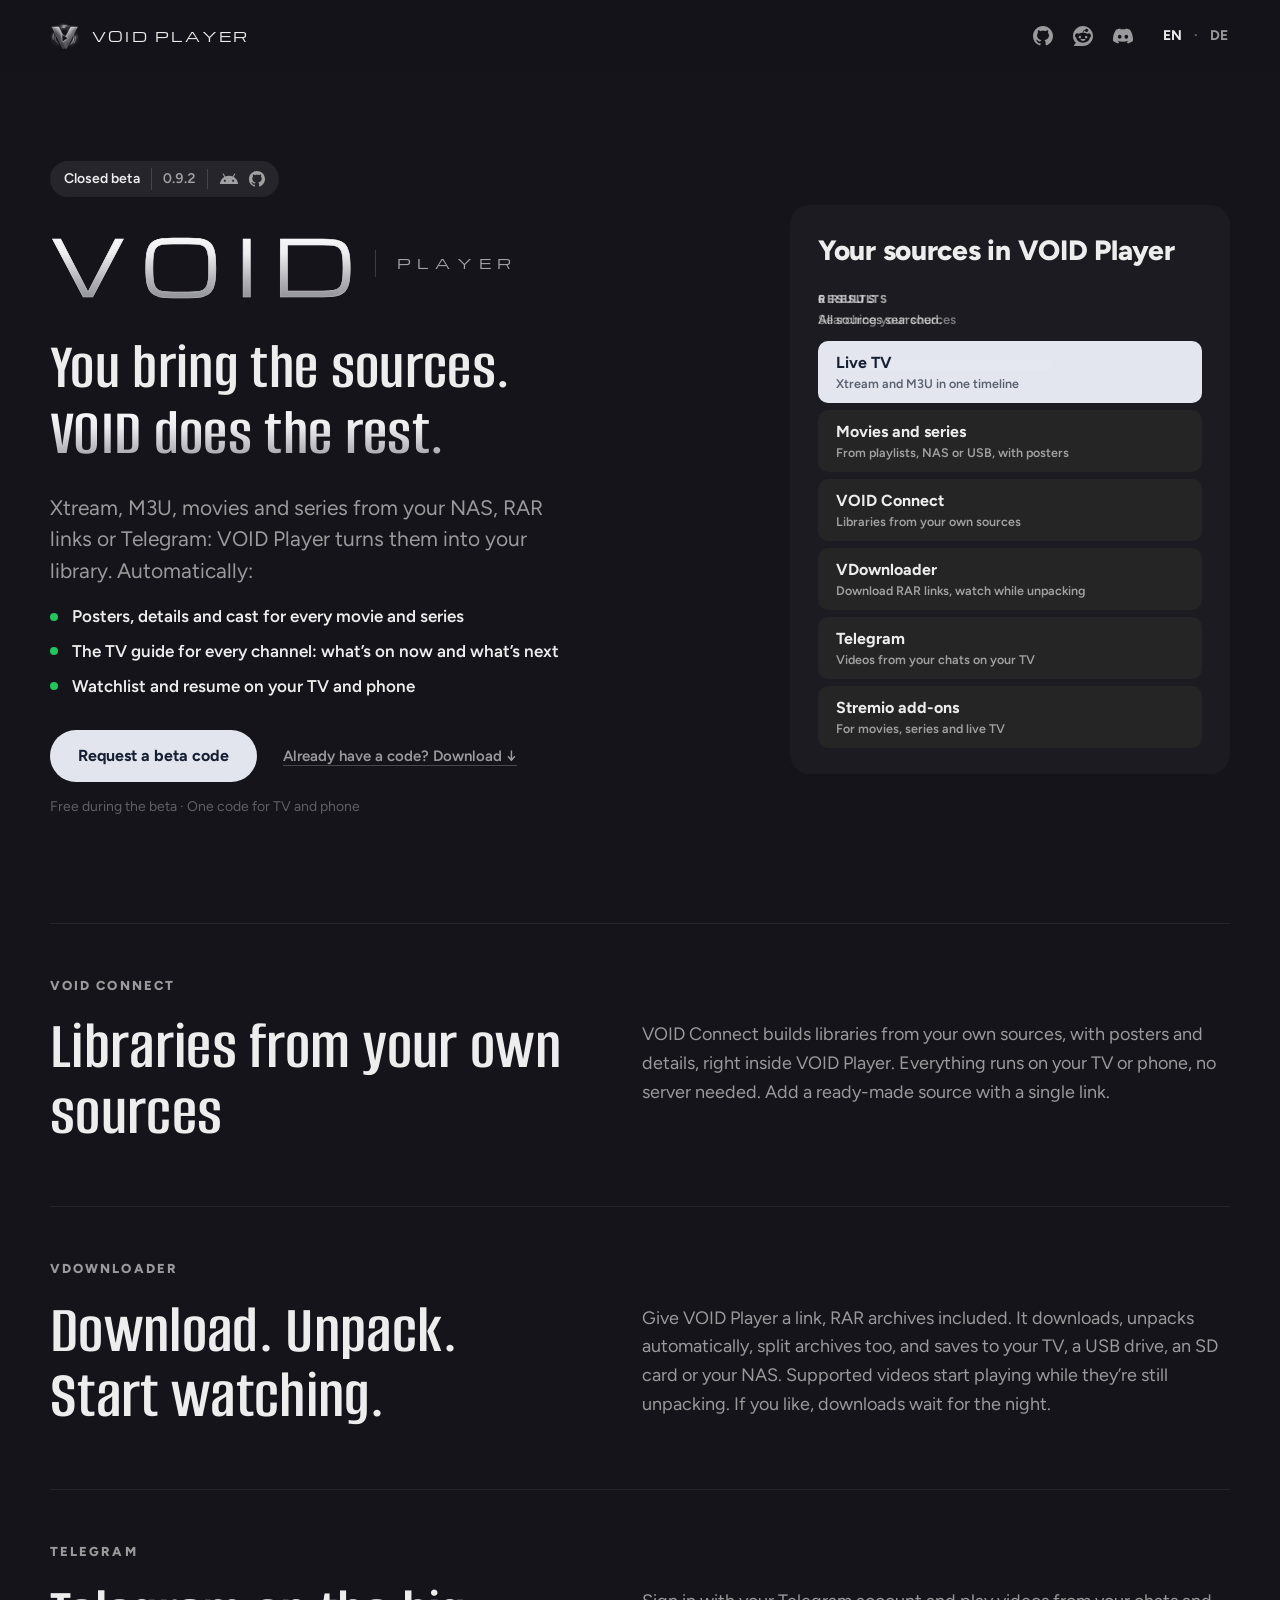
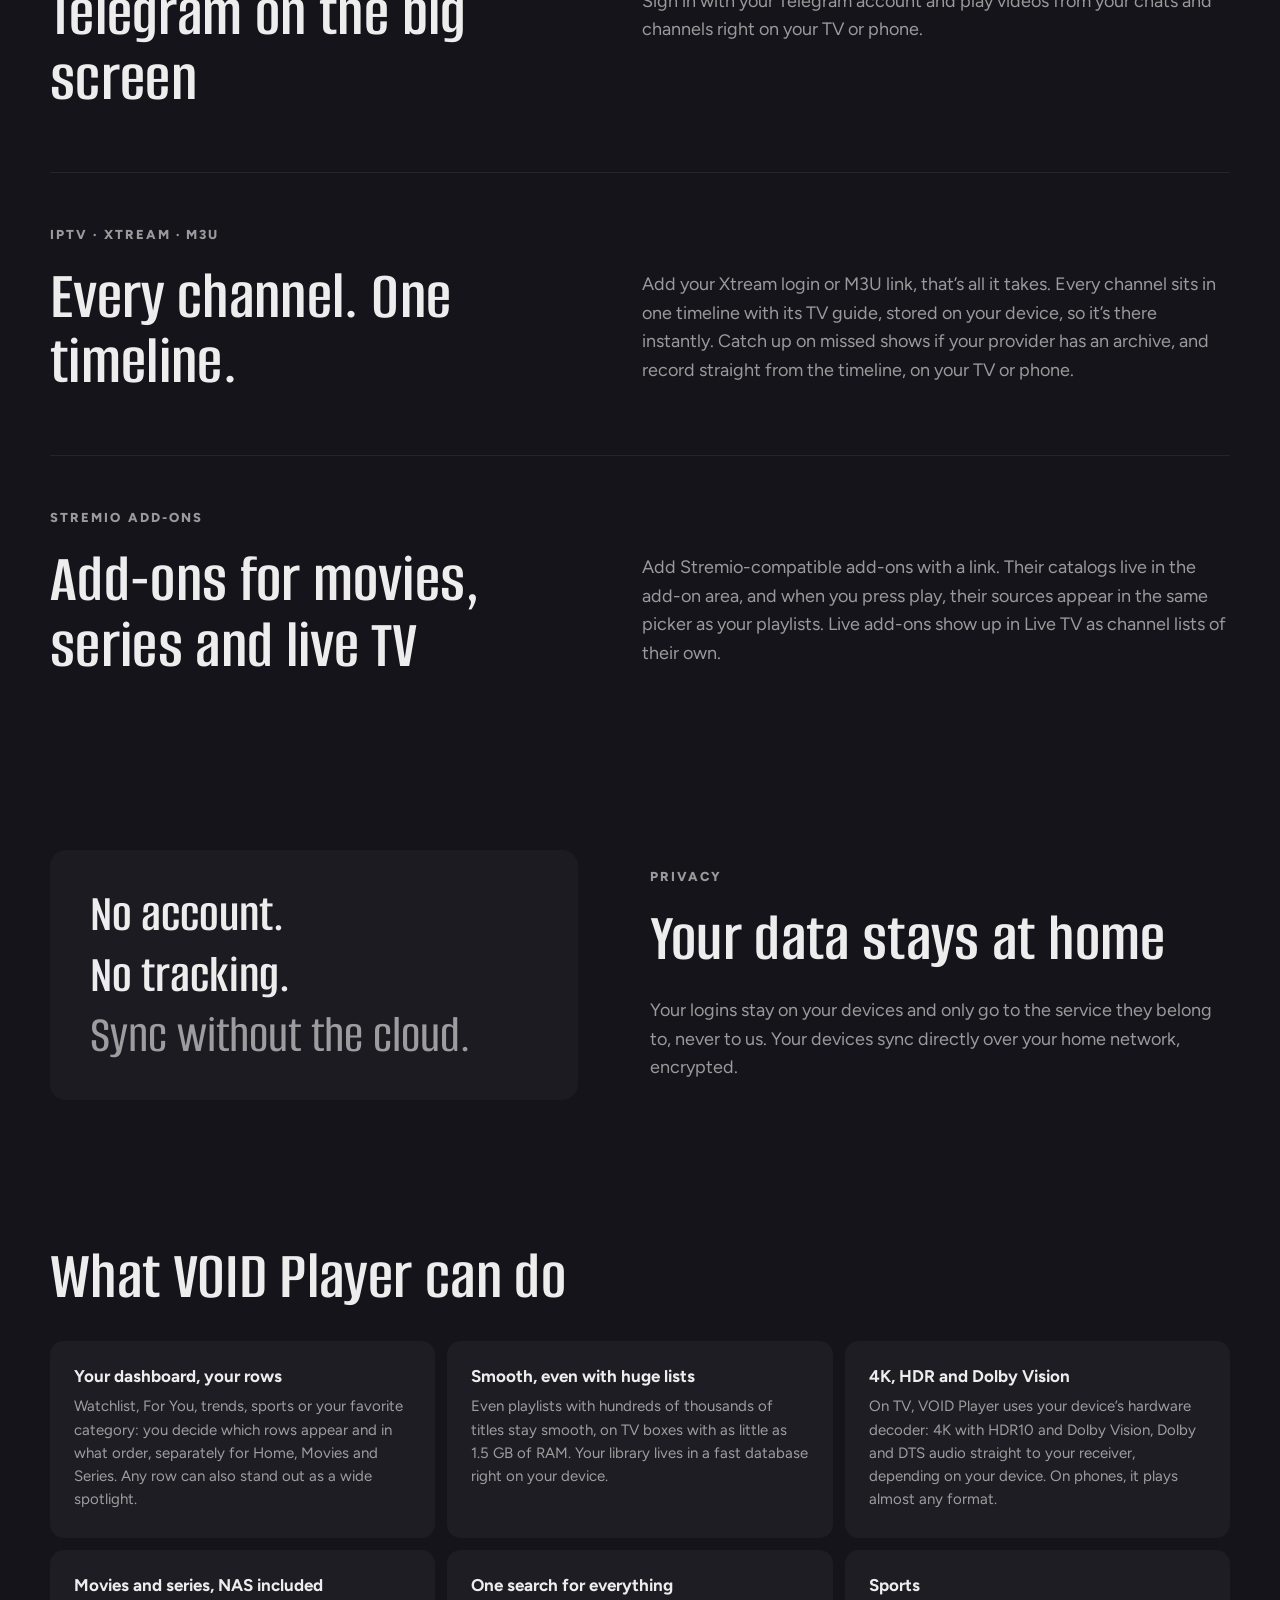
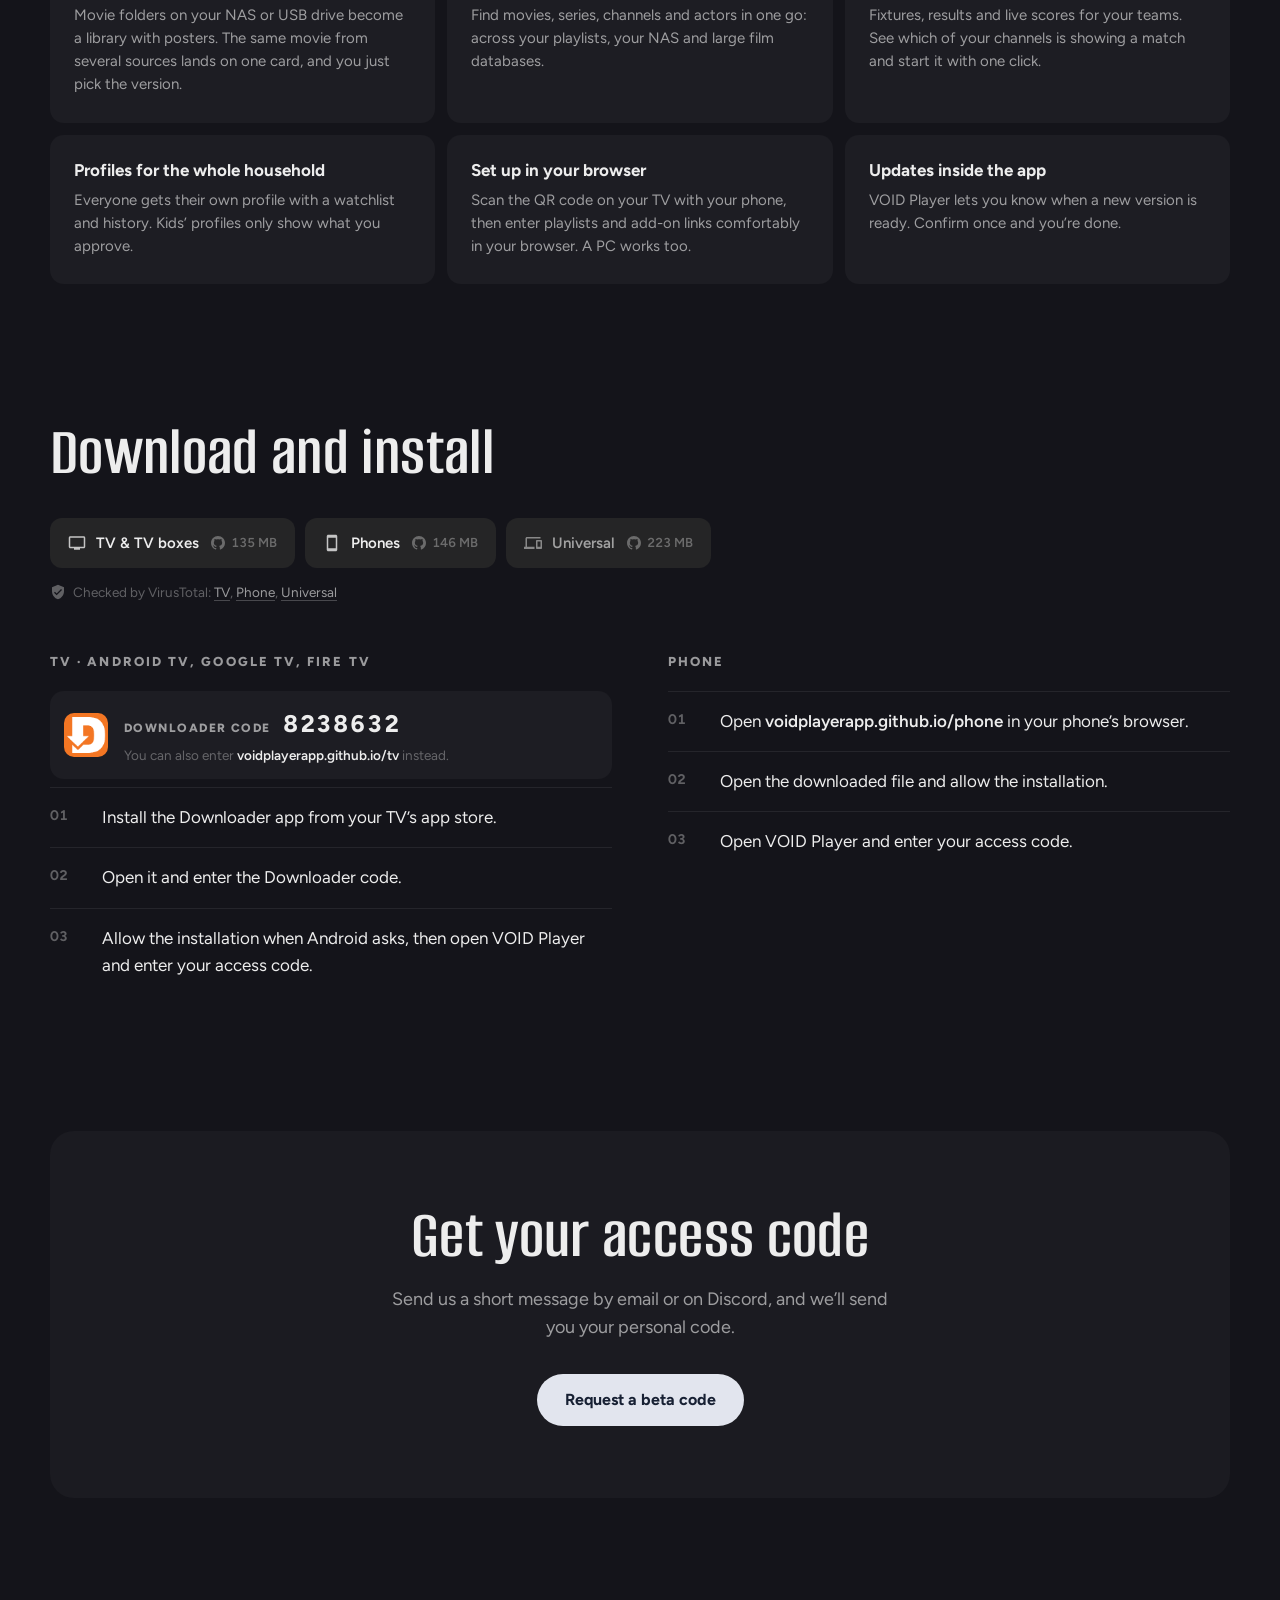
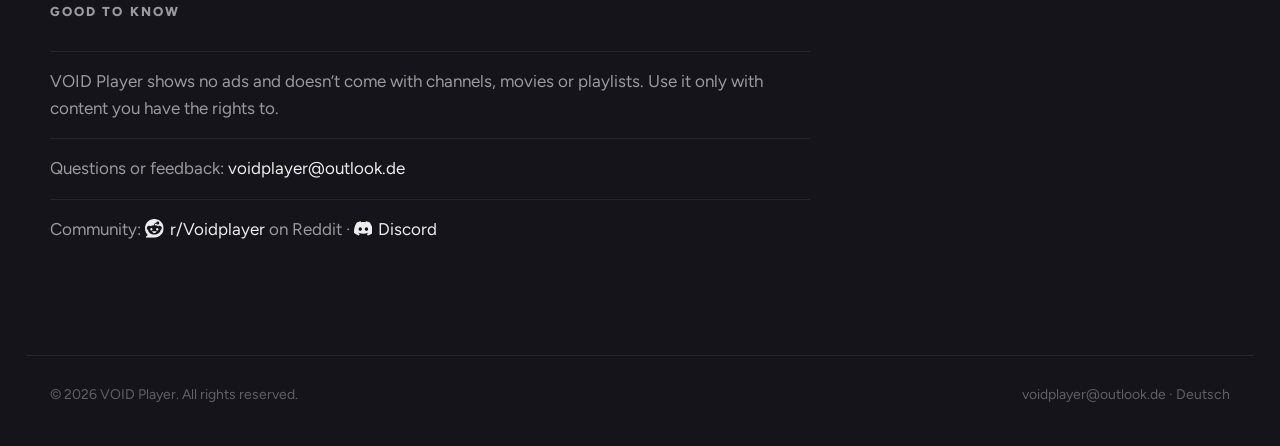
==== commit 4fb6c219: "Update start page texts" ====
--- a/index.html
+++ b/index.html
@@ -3,12 +3,12 @@
 <head>
   <meta charset="utf-8">
   <meta name="viewport" content="width=device-width, initial-scale=1">
-  <title>VOID Player · Live TV, movies and series for Android TV and phones</title>
-  <meta name="description" content="Use your IPTV playlists, movies, series and Telegram videos on Android TV and phones. VOID Player is free during the closed beta.">
+  <title>VOID Player · IPTV player for Android TV, Fire TV and phones</title>
+  <meta name="description" content="Xtream, M3U, movies and series from your NAS, RAR downloads and Telegram: VOID Player turns them into your library, with posters, a TV guide and sync. Free during the beta.">
   <meta name="theme-color" content="#14141a">
   <meta property="og:type" content="website">
   <meta property="og:title" content="VOID Player">
-  <meta property="og:description" content="Use your IPTV playlists, movies, series and Telegram videos on Android TV and phones. VOID Player is free during the closed beta.">
+  <meta property="og:description" content="Xtream, M3U, movies and series from your NAS, RAR downloads and Telegram: VOID Player turns them into your library, with posters, a TV guide and sync. Free during the beta.">
   <meta property="og:url" content="https://voidplayerapp.github.io/">
   <link rel="icon" type="image/png" sizes="32x32" href="assets/img/favicon-32.png">
   <link rel="apple-touch-icon" href="assets/img/apple-touch-icon.png">
@@ -18,7 +18,7 @@
   <link rel="alternate" hreflang="x-default" href="https://voidplayerapp.github.io/">
   <link rel="preload" href="assets/fonts/Figtree-VariableFont_wght.ttf" as="font" type="font/ttf" crossorigin>
   <link rel="preload" href="assets/fonts/Michroma-Regular.ttf" as="font" type="font/ttf" crossorigin>
-  <link rel="stylesheet" href="assets/site.css?v=f2ba75ef98ef">
+  <link rel="stylesheet" href="assets/site.css?v=f4a1d4a912bb">
 </head>
 <body>
   <svg class="sprite" aria-hidden="true" focusable="false">
@@ -57,45 +57,38 @@
       <div class="hero-copy">
         <p class="status"><span>Closed beta</span><span class="status-version">0.9.2</span><span class="status-platform" role="img" aria-label="For Android" title="For Android"><svg class="icon" aria-hidden="true" focusable="false"><use href="#icon-android"/></svg></span><a class="status-source" href="https://github.com/voidplayerapp/void-player" title="VOID Player on GitHub" aria-label="VOID Player on GitHub"><svg class="icon" aria-hidden="true" focusable="false"><use href="#icon-github"/></svg></a></p>
         <h1 class="lockup"><span class="lockup-void">VOID</span><span class="lockup-player">Player</span></h1>
-        <p class="claim">Live TV, movies and series. On your TV and phone.</p>
-        <p class="lead">Watch live TV, movies from your NAS and Telegram videos in one app. VOID Player adds TV listings and movie details, and syncs your watch history and favorites over your home network. No extra account. No tracking.</p>
+        <p class="headline"><span>You bring the sources.</span> <span class="headline-accent">VOID does the rest.</span></p>
+        <p class="lead">Xtream, M3U, movies and series from your NAS, RAR links or Telegram: VOID Player turns them into your library. Automatically:</p>
+        <ul class="auto-list">
+          <li>Posters, details and cast for every movie and series</li>
+          <li>The TV guide for every channel: what’s on now and what’s next</li>
+          <li>Watchlist and resume on your TV and phone</li>
+        </ul>
         <div class="actions">
-          <a class="btn btn-primary" href="mailto:voidplayer@outlook.de?subject=VOID%20Player%20Beta&amp;body=Hi%2C%0A%0AI%27d%20like%20to%20try%20VOID%20Player.%0A%0AThanks%21">Request a beta code</a>
-          <p class="note">Free during the beta. One code works on TV and phone.</p>
+          <div class="action-row">
+            <a class="btn btn-primary" href="mailto:voidplayer@outlook.de?subject=VOID%20Player%20Beta&amp;body=Hi%2C%0A%0AI%27d%20like%20to%20try%20VOID%20Player.%0A%0AThanks%21">Request a beta code</a>
+            <a class="code-link" href="#download">Already have a code? Download <span aria-hidden="true">↓</span></a>
+          </div>
+          <p class="note">Free during the beta · One code for TV and phone</p>
         </div>
       </div>
 
       <div class="hero-demo">
         <div class="picker">
-          <p class="pick-title">Your media in VOID Player</p>
+          <p class="pick-title">Your sources in VOID Player</p>
           <div class="pick-status" aria-hidden="true">
             <p class="pick-heading"><span class="is-searching">Results</span><span class="is-done">6 results</span></p>
             <p class="pick-detail"><span class="is-searching"><span class="shimmer">Searching your sources</span></span><span class="is-done">All sources searched.</span></p>
           </div>
           <nav class="pick-rows" aria-label="Highlights">
             <div class="pick-skeleton" aria-hidden="true"><i></i><i></i></div>
-            <a class="pick-row" href="#iptv"><span class="pick-text"><span class="pick-name">Live TV</span><span class="pick-source">Xtream and M3U playlists with a TV guide</span></span></a>
-            <a class="pick-row" href="#features-title"><span class="pick-text"><span class="pick-name">Movies and series</span><span class="pick-source">VOID Player adds posters and movie details</span></span></a>
-            <a class="pick-row" href="#connect"><span class="pick-text"><span class="pick-name">VOID Connect</span><span class="pick-source">Web sources as catalogs with posters</span></span></a>
-            <a class="pick-row" href="#vdownloader"><span class="pick-text"><span class="pick-name">VDownloader</span><span class="pick-source">Download RAR links and watch while unpacking</span></span></a>
-            <a class="pick-row" href="#telegram"><span class="pick-text"><span class="pick-name">Telegram</span><span class="pick-source">Your chats and channels on TV and phone</span></span></a>
-            <a class="pick-row" href="#addons"><span class="pick-text"><span class="pick-name">Stremio add-ons</span><span class="pick-source">Add your add-ons to VOID Player with a link</span></span></a>
+            <a class="pick-row" href="#iptv"><span class="pick-text"><span class="pick-name">Live TV</span><span class="pick-source">Xtream and M3U in one timeline</span></span></a>
+            <a class="pick-row" href="#features-title"><span class="pick-text"><span class="pick-name">Movies and series</span><span class="pick-source">From playlists, NAS or USB, with posters</span></span></a>
+            <a class="pick-row" href="#connect"><span class="pick-text"><span class="pick-name">VOID Connect</span><span class="pick-source">Libraries from your own sources</span></span></a>
+            <a class="pick-row" href="#vdownloader"><span class="pick-text"><span class="pick-name">VDownloader</span><span class="pick-source">Download RAR links, watch while unpacking</span></span></a>
+            <a class="pick-row" href="#telegram"><span class="pick-text"><span class="pick-name">Telegram</span><span class="pick-source">Videos from your chats on your TV</span></span></a>
+            <a class="pick-row" href="#addons"><span class="pick-text"><span class="pick-name">Stremio add-ons</span><span class="pick-source">For movies, series and live TV</span></span></a>
           </nav>
-        </div>
-      </div>
-
-      <div class="downloads" id="download">
-        <p class="downloads-title">Download VOID Player</p>
-        <div class="download-row">
-          <a class="dl" href="tv/" aria-label="Download VOID Player for TV and TV boxes from GitHub" title="APK download via GitHub"><svg class="icon dl-icon" aria-hidden="true" focusable="false"><use href="#icon-tv"/></svg><span>TV &amp; TV boxes</span><span class="size"><svg class="icon dl-source" aria-hidden="true" focusable="false"><use href="#icon-github"/></svg><span>135 MB</span></span></a>
-          <a class="dl" href="phone/" aria-label="Download VOID Player for Android phones from GitHub" title="APK download via GitHub"><svg class="icon dl-icon" aria-hidden="true" focusable="false"><use href="#icon-phone"/></svg><span>Phones</span><span class="size"><svg class="icon dl-source" aria-hidden="true" focusable="false"><use href="#icon-github"/></svg><span>146 MB</span></span></a>
-          <a class="dl dl-quiet" href="universal/" aria-label="Download VOID Player for ARM devices from GitHub" title="APK download via GitHub"><svg class="icon dl-icon" aria-hidden="true" focusable="false"><use href="#icon-devices"/></svg><span>Universal</span><span class="size"><svg class="icon dl-source" aria-hidden="true" focusable="false"><use href="#icon-github"/></svg><span>223 MB</span></span></a>
-        </div>
-        <p class="vt"><svg class="icon vt-icon" aria-hidden="true" focusable="false"><use href="#icon-verified"/></svg><span>Checked by VirusTotal:</span> <a href="https://www.virustotal.com/gui/file/4369be408df0bf2d71298c66ff9a785bbb65d68636534a12876f0b03c51d10e9">TV</a>, <a href="https://www.virustotal.com/gui/file/2af36ff0ce894506cc75f662e152ea3c5c1d259c405e689803e8cb106aafff05">Phone</a>, <a href="https://www.virustotal.com/gui/file/80dda3a0fba3e22313e6f3fd7bd41bdfa0786c22afdf7bceeb732f3445876955">Universal</a></p>
-        <div class="dl-code">
-          <img class="dl-code-icon" src="assets/img/downloader.png" alt="" width="44" height="44">
-          <p class="dl-code-main"><span class="dl-code-label">Downloader code</span><span class="dl-code-number">8238632</span></p>
-          <p class="dl-code-hint">Open the Downloader app on your TV and enter the code. You can also enter <code>voidplayerapp.github.io/tv</code>.</p>
         </div>
       </div>
     </section>
@@ -108,32 +101,32 @@
     <section class="showcase wrap" aria-label="Built in">
       <article class="feature" id="connect" aria-labelledby="connect-title">
         <p class="overline">VOID Connect</p>
-        <h2 id="connect-title">Turn web sources into a library</h2>
-        <p class="body">VOID Connect brings compatible web sources into VOID Player as movie and series catalogs, complete with posters and details. Add a source using its link. It runs on your TV or phone, without a server of your own.</p>
+        <h2 id="connect-title">Libraries from your own sources</h2>
+        <p class="body">VOID Connect builds libraries from your own sources, with posters and details, right inside VOID Player. Everything runs on your TV or phone, no server needed. Add a ready-made source with a single link.</p>
         <div class="feature-visual"><!-- screenshot: VOID Connect --></div>
       </article>
       <article class="feature" id="vdownloader" aria-labelledby="vdl-title">
         <p class="overline">VDownloader</p>
-        <h2 id="vdl-title">Download, unpack, watch</h2>
-        <p class="body">Add your download links. VOID Player downloads the files, unpacks RAR archives, including multi-part archives, and saves them to your TV, a USB drive or a NAS. For supported videos, you can start watching before unpacking is finished. You can also schedule downloads to run overnight.</p>
+        <h2 id="vdl-title">Download. Unpack. Start watching.</h2>
+        <p class="body">Give VOID Player a link, RAR archives included. It downloads, unpacks automatically, split archives too, and saves to your TV, a USB drive, an SD card or your NAS. Supported videos start playing while they’re still unpacking. If you like, downloads wait for the night.</p>
         <div class="feature-visual"><!-- screenshot: VDownloader --></div>
       </article>
       <article class="feature" id="telegram" aria-labelledby="telegram-title">
         <p class="overline">Telegram</p>
-        <h2 id="telegram-title">Telegram videos on your TV and phone</h2>
-        <p class="body">Sign in to your Telegram account in VOID Player. Then watch videos from your chats and channels on your TV or phone.</p>
+        <h2 id="telegram-title">Telegram on the big screen</h2>
+        <p class="body">Sign in with your Telegram account and play videos from your chats and channels right on your TV or phone.</p>
         <div class="feature-visual"><!-- screenshot: Telegram --></div>
       </article>
       <article class="feature" id="iptv" aria-labelledby="iptv-title">
-        <p class="overline">IPTV</p>
-        <h2 id="iptv-title">Live TV with a program guide</h2>
-        <p class="body">Add your playlist using an Xtream login or M3U link. VOID Player shows your channels with a TV guide. Record shows on your TV, or catch up on missed shows if your provider supports it.</p>
+        <p class="overline">IPTV · Xtream · M3U</p>
+        <h2 id="iptv-title">Every channel. One timeline.</h2>
+        <p class="body">Add your Xtream login or M3U link, that’s all it takes. Every channel sits in one timeline with its TV guide, stored on your device, so it’s there instantly. Catch up on missed shows if your provider has an archive, and record straight from the timeline, on your TV or phone.</p>
         <div class="feature-visual"><!-- screenshot: Live TV --></div>
       </article>
       <article class="feature" id="addons" aria-labelledby="addons-title">
         <p class="overline">Stremio add-ons</p>
-        <h2 id="addons-title">Add Stremio add-ons with a link</h2>
-        <p class="body">Add Stremio-compatible add-ons using their links. Their catalogs and playback sources appear right inside VOID Player. During setup, you choose which paired devices receive the add-ons.</p>
+        <h2 id="addons-title">Add-ons for movies, series and live TV</h2>
+        <p class="body">Add Stremio-compatible add-ons with a link. Their catalogs live in the add-on area, and when you press play, their sources appear in the same picker as your playlists. Live add-ons show up in Live TV as channel lists of their own.</p>
         <div class="feature-visual"><!-- screenshot: Add-ons --></div>
       </article>
     </section>
@@ -141,11 +134,11 @@
     <section class="spot spot-flip wrap" aria-labelledby="privacy-title">
       <div class="spot-text">
         <p class="overline">Privacy</p>
-        <h2 id="privacy-title">Your devices sync over your home network</h2>
-        <p class="body">You don&#x27;t need an account for VOID Player. Paired devices sync your watch history, favorites and settings over your home network, using an encrypted connection. VOID Player stores login details on your devices and only sends them to the service they belong to.</p>
+        <h2 id="privacy-title">Your data stays at home</h2>
+        <p class="body">Your logins stay on your devices and only go to the service they belong to, never to us. Your devices sync directly over your home network, encrypted.</p>
       </div>
       <ul class="promise">
-        <li><strong>No extra account.</strong></li>
+        <li><strong>No account.</strong></li>
         <li><strong>No tracking.</strong></li>
         <li>Sync without the cloud.</li>
       </ul>
@@ -154,34 +147,45 @@
     <section class="features wrap" aria-labelledby="features-title">
       <h2 class="section-title" id="features-title">What VOID Player can do</h2>
       <div class="grid">
-        <article class="tile"><h3>Made for TV and phone</h3><p>Use your remote on TV and touch controls on your phone. Support for 4K, HDR and surround sound depends on your device and the video.</p></article>
-        <article class="tile"><h3>Catch up on missed shows</h3><p>If your provider offers catch-up, you can open past shows directly from the TV guide.</p></article>
-        <article class="tile"><h3>Movies and series</h3><p>See posters, descriptions and cast for your movies and series. Paired devices share your progress, so you can pick up where you left off.</p></article>
-        <article class="tile"><h3>Set up in your browser</h3><p>Scan the QR code on your TV with your phone, then set up playlists and add-ons in your browser. You can use a PC too.</p></article>
-        <article class="tile"><h3>Pick up on another device</h3><p>Start watching on TV, then pick up where you left off on your phone. Paired devices share watch history, favorites and settings over your home network.</p></article>
-        <article class="tile"><h3>Record shows</h3><p>Record shows from the TV guide on your TV. Watch them later, or copy a recording to your phone.</p></article>
-        <article class="tile"><h3>Profiles for your household</h3><p>Everyone at home can have their own profile with watch history and favorites. Kids&#x27; profiles only show content you&#x27;ve approved.</p></article>
-        <article class="tile"><h3>Sports</h3><p>Check schedules, results and live scores for your teams. Open matching channels from your playlist right from the sports section.</p></article>
-        <article class="tile"><h3>Updates inside the app</h3><p>VOID Player lets you know when an update is ready. Confirm the installation on your device.</p></article>
-      </div>
-    </section>
-
-    <section class="install wrap" aria-labelledby="install-title">
-      <h2 class="section-title" id="install-title">Install</h2>
+        <article class="tile"><h3>Your dashboard, your rows</h3><p>Watchlist, For You, trends, sports or your favorite category: you decide which rows appear and in what order, separately for Home, Movies and Series. Any row can also stand out as a wide spotlight.</p></article>
+        <article class="tile"><h3>Smooth, even with huge lists</h3><p>Even playlists with hundreds of thousands of titles stay smooth, on TV boxes with as little as 1.5 GB of RAM. Your library lives in a fast database right on your device.</p></article>
+        <article class="tile"><h3>4K, HDR and Dolby Vision</h3><p>On TV, VOID Player uses your device’s hardware decoder: 4K with HDR10 and Dolby Vision, Dolby and DTS audio straight to your receiver, depending on your device. On phones, it plays almost any format.</p></article>
+        <article class="tile"><h3>Movies and series, NAS included</h3><p>Movie folders on your NAS or USB drive become a library with posters. The same movie from several sources lands on one card, and you just pick the version.</p></article>
+        <article class="tile"><h3>One search for everything</h3><p>Find movies, series, channels and actors in one go: across your playlists, your NAS and large film databases.</p></article>
+        <article class="tile"><h3>Sports</h3><p>Fixtures, results and live scores for your teams. See which of your channels is showing a match and start it with one click.</p></article>
+        <article class="tile"><h3>Profiles for the whole household</h3><p>Everyone gets their own profile with a watchlist and history. Kids’ profiles only show what you approve.</p></article>
+        <article class="tile"><h3>Set up in your browser</h3><p>Scan the QR code on your TV with your phone, then enter playlists and add-on links comfortably in your browser. A PC works too.</p></article>
+        <article class="tile"><h3>Updates inside the app</h3><p>VOID Player lets you know when a new version is ready. Confirm once and you’re done.</p></article>
+      </div>
+    </section>
+
+    <section class="install wrap" id="download" aria-labelledby="install-title">
+      <h2 class="section-title" id="install-title">Download and install</h2>
+      <div class="download-row">
+        <a class="dl" href="tv/" aria-label="Download VOID Player for TV and TV boxes from GitHub" title="APK download via GitHub"><svg class="icon dl-icon" aria-hidden="true" focusable="false"><use href="#icon-tv"/></svg><span>TV &amp; TV boxes</span><span class="size"><svg class="icon dl-source" aria-hidden="true" focusable="false"><use href="#icon-github"/></svg><span>135 MB</span></span></a>
+        <a class="dl" href="phone/" aria-label="Download VOID Player for Android phones from GitHub" title="APK download via GitHub"><svg class="icon dl-icon" aria-hidden="true" focusable="false"><use href="#icon-phone"/></svg><span>Phones</span><span class="size"><svg class="icon dl-source" aria-hidden="true" focusable="false"><use href="#icon-github"/></svg><span>146 MB</span></span></a>
+        <a class="dl dl-quiet" href="universal/" aria-label="Download VOID Player for ARM devices from GitHub" title="APK download via GitHub"><svg class="icon dl-icon" aria-hidden="true" focusable="false"><use href="#icon-devices"/></svg><span>Universal</span><span class="size"><svg class="icon dl-source" aria-hidden="true" focusable="false"><use href="#icon-github"/></svg><span>223 MB</span></span></a>
+      </div>
+      <p class="vt"><svg class="icon vt-icon" aria-hidden="true" focusable="false"><use href="#icon-verified"/></svg><span>Checked by VirusTotal:</span> <a href="https://www.virustotal.com/gui/file/4369be408df0bf2d71298c66ff9a785bbb65d68636534a12876f0b03c51d10e9">TV</a>, <a href="https://www.virustotal.com/gui/file/2af36ff0ce894506cc75f662e152ea3c5c1d259c405e689803e8cb106aafff05">Phone</a>, <a href="https://www.virustotal.com/gui/file/80dda3a0fba3e22313e6f3fd7bd41bdfa0786c22afdf7bceeb732f3445876955">Universal</a></p>
       <div class="install-cols">
         <div>
           <h3>TV · Android TV, Google TV, Fire TV</h3>
+          <div class="dl-code">
+            <img class="dl-code-icon" src="assets/img/downloader.png" alt="" width="44" height="44">
+            <p class="dl-code-main"><span class="dl-code-label">Downloader code</span><span class="dl-code-number">8238632</span></p>
+            <p class="dl-code-hint">You can also enter <code>voidplayerapp.github.io/tv</code> instead.</p>
+          </div>
           <ol class="steps">
-            <li>Install the Downloader app from your TV's app store.</li>
-            <li>Open Downloader and enter the code <code>8238632</code> or <code>voidplayerapp.github.io/tv</code>.</li>
-            <li>Allow installation when Android asks. Open VOID Player and enter your access code.</li>
+            <li>Install the Downloader app from your TV’s app store.</li>
+            <li>Open it and enter the Downloader code.</li>
+            <li>Allow the installation when Android asks, then open VOID Player and enter your access code.</li>
           </ol>
         </div>
         <div>
           <h3>Phone</h3>
           <ol class="steps">
-            <li>Open <code>voidplayerapp.github.io/phone</code> in your phone's browser.</li>
-            <li>Open the downloaded file and allow installation when Android asks.</li>
+            <li>Open <code>voidplayerapp.github.io/phone</code> in your phone’s browser.</li>
+            <li>Open the downloaded file and allow the installation.</li>
             <li>Open VOID Player and enter your access code.</li>
           </ol>
         </div>
@@ -190,8 +194,8 @@
 
     <section class="join wrap" aria-labelledby="join-title">
       <div class="join-inner">
-        <h2 class="section-title" id="join-title">Try VOID Player</h2>
-        <p class="body">Ask for an access code on <a href="https://discord.gg/7EcNAesKW">Discord</a> or by email. A short message is all you need. The same code works on your TV and phone.</p>
+        <h2 class="section-title" id="join-title">Get your access code</h2>
+        <p class="body">Send us a short message by email or on <a href="https://discord.gg/7EcNAesKW">Discord</a>, and we’ll send you your personal code.</p>
         <a class="btn btn-primary" href="mailto:voidplayer@outlook.de?subject=VOID%20Player%20Beta&amp;body=Hi%2C%0A%0AI%27d%20like%20to%20try%20VOID%20Player.%0A%0AThanks%21">Request a beta code</a>
       </div>
     </section>
@@ -199,8 +203,7 @@
     <section class="facts wrap" aria-labelledby="facts-title">
       <p class="overline" id="facts-title">Good to know</p>
       <ul>
-        <li>VOID Player doesn&#x27;t come with channels, movies or playlists. Use it with content you have the rights to.</li>
-        <li>Free during the beta. No ads, no tracking and no extra account.</li>
+        <li>VOID Player shows no ads and doesn’t come with channels, movies or playlists. Use it only with content you have the rights to.</li>
         <li>Questions or feedback: <a href="mailto:voidplayer@outlook.de">voidplayer@outlook.de</a></li>
         <li class="community">Community: <a href="https://www.reddit.com/r/Voidplayer/"><svg class="icon" aria-hidden="true" focusable="false"><use href="#icon-reddit"/></svg>r/Voidplayer</a> on Reddit · <a href="https://discord.gg/7EcNAesKW"><svg class="icon" aria-hidden="true" focusable="false"><use href="#icon-discord"/></svg>Discord</a></li>
       </ul>
--- a/assets/site.css
+++ b/assets/site.css
@@ -251,9 +251,7 @@
 .hero {
   display: grid;
   grid-template-columns: minmax(0, 1fr) minmax(0, 440px);
-  grid-template-areas:
-    "copy demo"
-    "downloads demo";
+  grid-template-areas: "copy demo";
   column-gap: 80px;
   padding-top: 88px;
   padding-bottom: 104px;
@@ -360,21 +358,73 @@
   color: #a3a3a9;
 }
 
-.claim {
-  max-width: 34ch;
-  margin: 30px 0 0;
-  font-size: clamp(19px, 2.2vw, 23px);
-  font-weight: 650;
-  line-height: 1.4;
-  color: var(--text);
+/* The promise under the brand mark (user 09.11.): two lines, the second in the silver of the logo. */
+.headline {
+  margin: 34px 0 0;
+  font-family: "Alumni Sans", "Figtree", sans-serif;
+  font-weight: 600;
+  font-size: clamp(42px, 5.2vw, 70px);
+  line-height: 0.98;
+  letter-spacing: 0.005em;
+  color: var(--text);
+}
+
+.headline > span {
+  display: block;
+  text-wrap: balance;
+}
+
+.headline-accent {
+  color: #c4c4ca;
+}
+
+@supports ((-webkit-background-clip: text) or (background-clip: text)) {
+  .headline-accent {
+    padding-bottom: 0.06em;
+    color: transparent;
+    background: linear-gradient(180deg, #ffffff 0%, #ececef 38%, #b3b3b9 72%, #8d8d94 100%);
+    -webkit-background-clip: text;
+    background-clip: text;
+  }
 }
 
 .lead {
-  max-width: 34ch;
-  margin: 10px 0 0;
-  font-size: clamp(19px, 2.2vw, 23px);
+  max-width: 40ch;
+  margin: 22px 0 0;
+  font-size: clamp(18px, 1.9vw, 21px);
+  line-height: 1.5;
+  color: var(--text-2);
+}
+
+/* What VOID Player does by itself, each line with the app's green status dot. */
+.auto-list {
+  display: grid;
+  gap: 10px;
+  max-width: 40em;
+  margin: 18px 0 0;
+  padding: 0;
+  list-style: none;
+}
+
+.auto-list li {
+  position: relative;
+  padding-left: 22px;
+  font-size: 17px;
+  font-weight: 600;
   line-height: 1.45;
-  color: var(--text-2);
+  color: var(--text);
+}
+
+.auto-list li::before {
+  content: "";
+  position: absolute;
+  left: 0;
+  top: 0.725em;
+  width: 8px;
+  height: 8px;
+  border-radius: 50%;
+  background: var(--status);
+  transform: translateY(-50%);
 }
 
 .nowrap {
@@ -382,7 +432,30 @@
 }
 
 .actions {
-  margin-top: 36px;
+  margin-top: 32px;
+}
+
+.action-row {
+  display: flex;
+  flex-wrap: wrap;
+  align-items: center;
+  gap: 14px 26px;
+}
+
+/* For people who already have a code: a quiet link down to the downloads. */
+.code-link {
+  font-size: 15px;
+  font-weight: 600;
+  color: var(--text-2);
+  text-decoration: underline;
+  text-decoration-color: rgba(237, 237, 237, 0.24);
+  text-underline-offset: 4px;
+  transition: color 150ms ease;
+}
+
+.code-link:hover,
+.code-link:focus-visible {
+  color: var(--text);
 }
 
 .btn {
@@ -410,20 +483,6 @@
   margin: 14px 0 0;
   font-size: 14px;
   color: var(--text-3);
-}
-
-.downloads {
-  grid-area: downloads;
-  margin-top: 44px;
-  padding-top: 28px;
-  border-top: 1px solid var(--hairline);
-}
-
-.downloads-title {
-  margin: 0 0 14px;
-  font-size: 15px;
-  font-weight: 600;
-  color: var(--text-2);
 }
 
 .download-row {
@@ -1145,6 +1204,16 @@
   padding-top: 136px;
 }
 
+/* Downloads, VirusTotal and the Downloader code sit with the install steps (user 09.11.). */
+.install .vt {
+  margin-bottom: 48px;
+}
+
+.install .dl-code {
+  max-width: none;
+  margin: 0 0 8px;
+}
+
 .install-cols {
   display: grid;
   grid-template-columns: repeat(2, minmax(0, 1fr));
@@ -1272,17 +1341,12 @@
     grid-template-columns: minmax(0, 1fr);
     grid-template-areas:
       "copy"
-      "demo"
-      "downloads";
+      "demo";
     row-gap: 56px;
   }
 
   .hero-demo {
     max-width: 560px;
-  }
-
-  .downloads {
-    margin-top: 0;
   }
 }
 
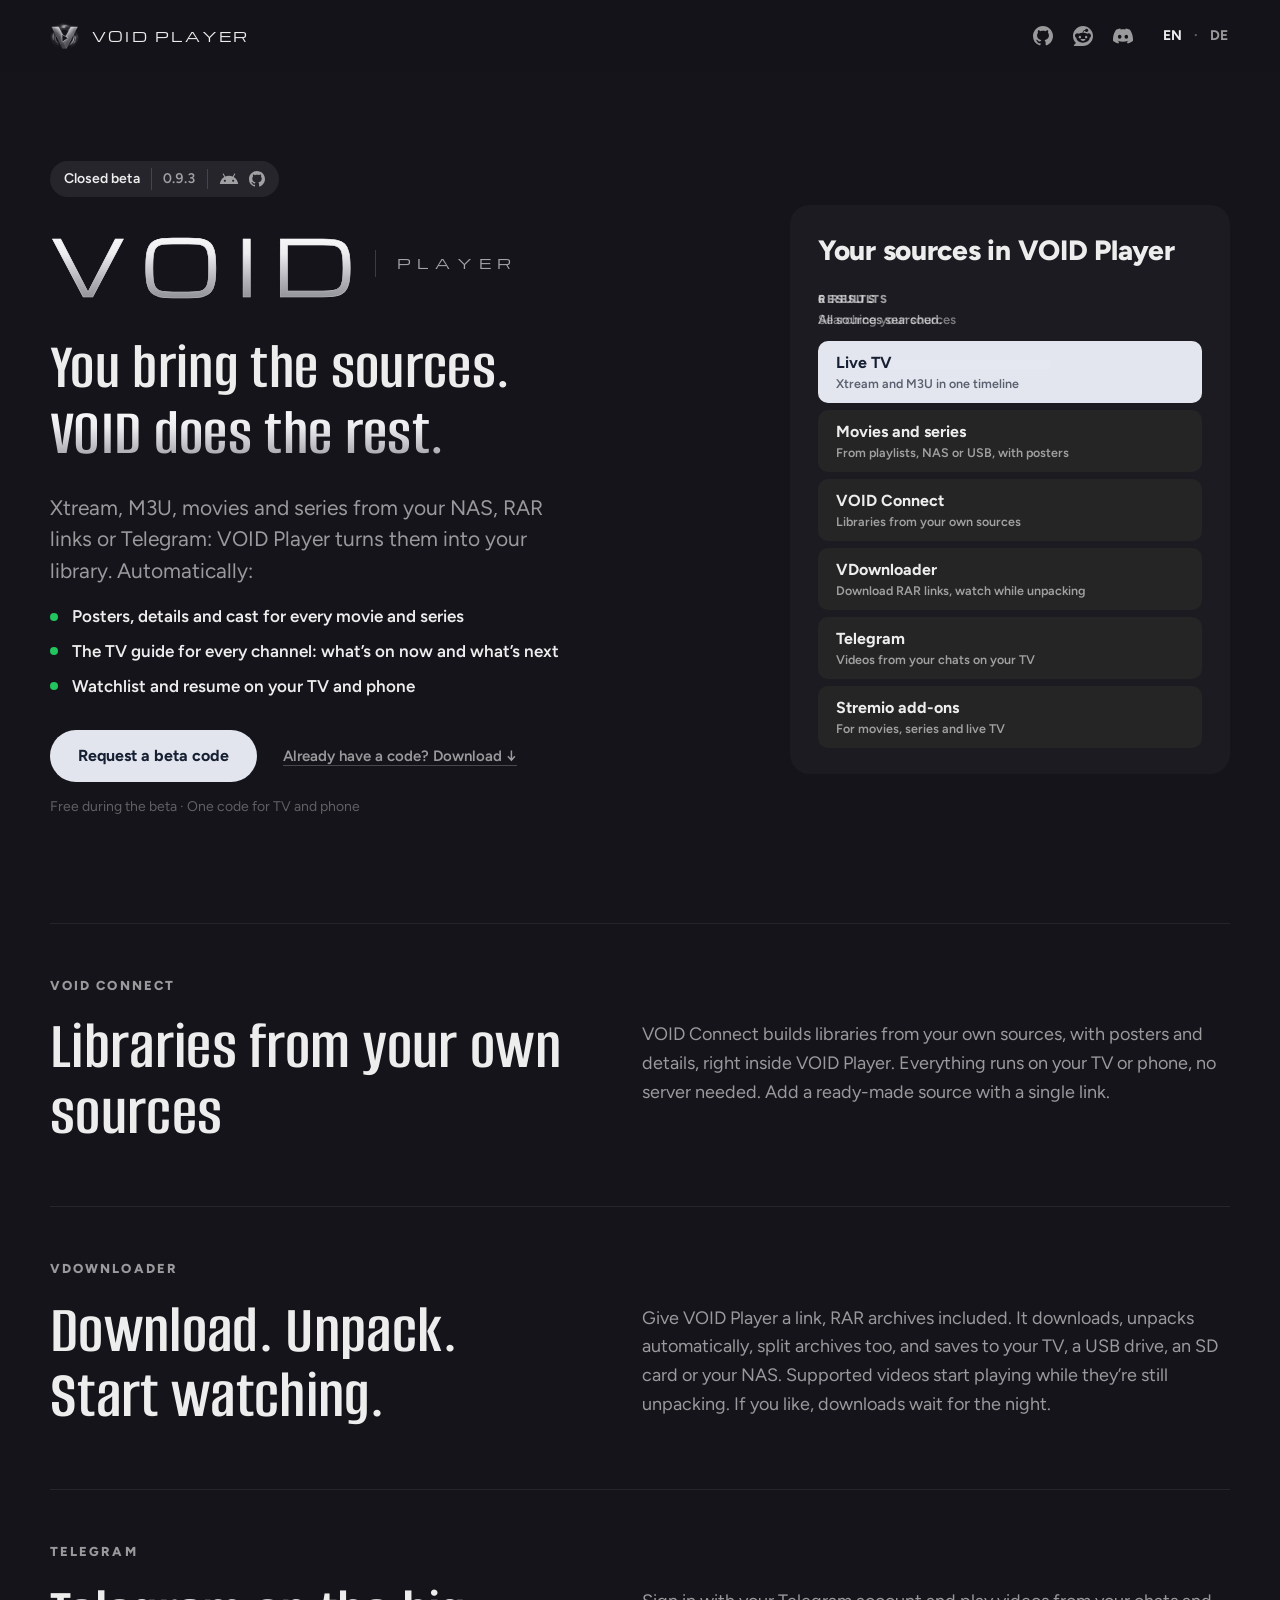
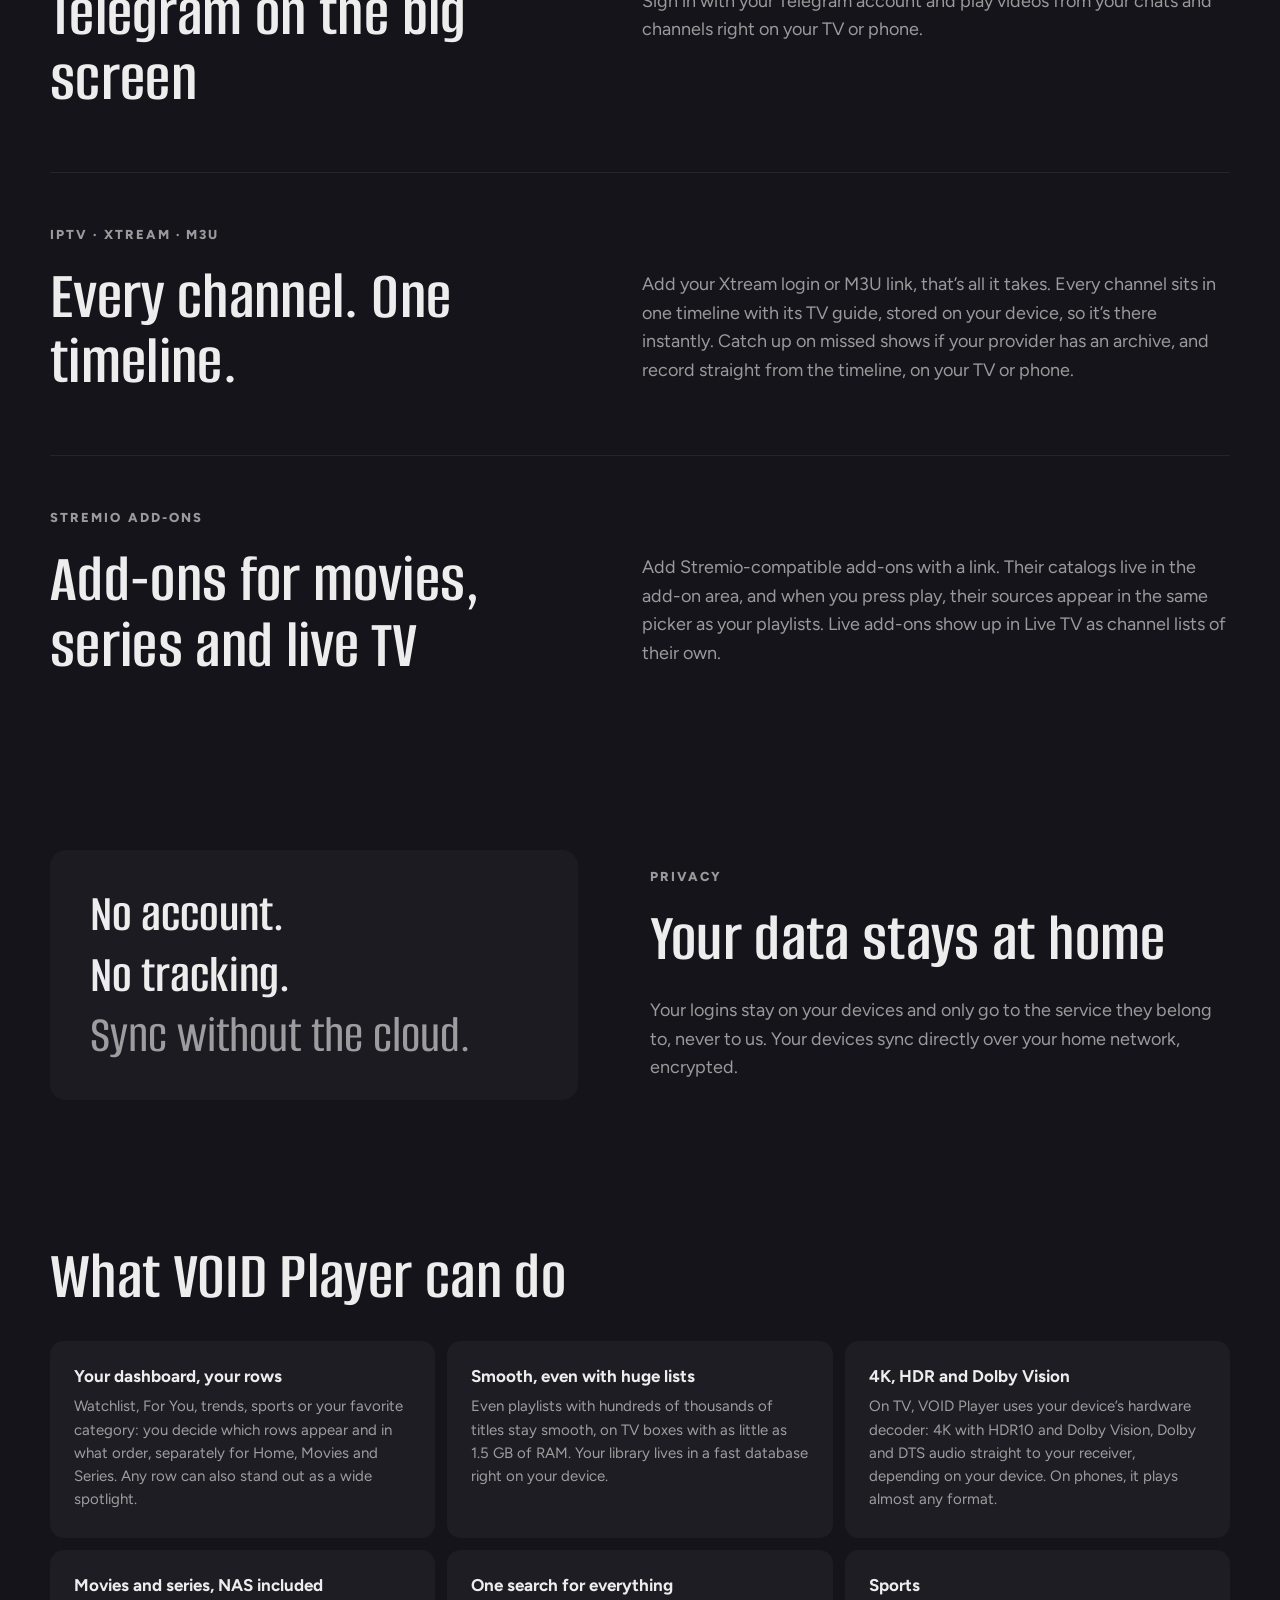
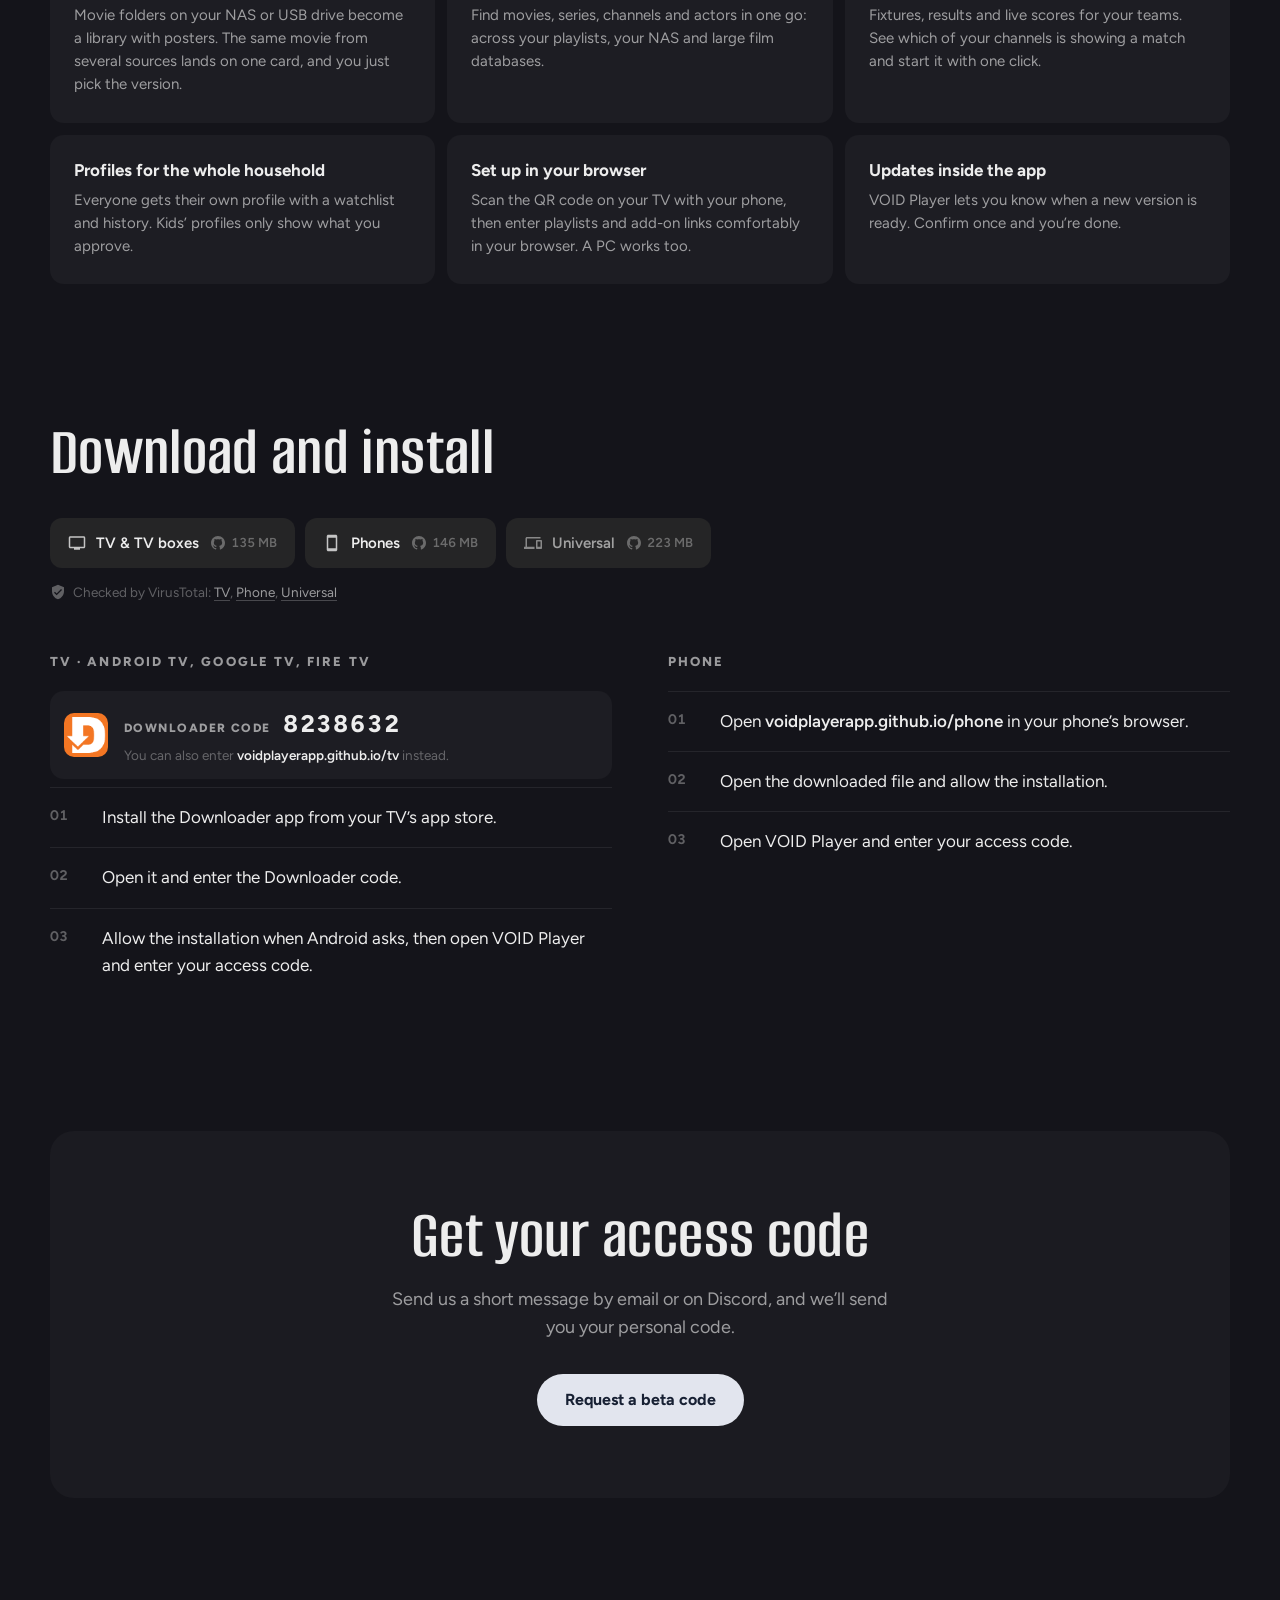
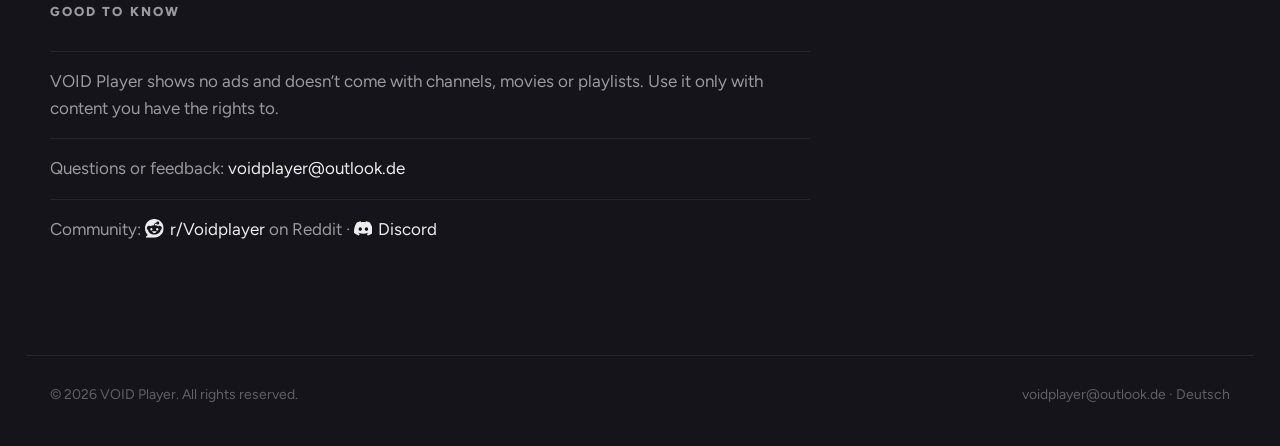
==== commit 9b076659: "VOID Player 0.9.3" ====
--- a/index.html
+++ b/index.html
@@ -55,7 +55,7 @@
   <main>
     <section class="hero wrap">
       <div class="hero-copy">
-        <p class="status"><span>Closed beta</span><span class="status-version">0.9.2</span><span class="status-platform" role="img" aria-label="For Android" title="For Android"><svg class="icon" aria-hidden="true" focusable="false"><use href="#icon-android"/></svg></span><a class="status-source" href="https://github.com/voidplayerapp/void-player" title="VOID Player on GitHub" aria-label="VOID Player on GitHub"><svg class="icon" aria-hidden="true" focusable="false"><use href="#icon-github"/></svg></a></p>
+        <p class="status"><span>Closed beta</span><span class="status-version">0.9.3</span><span class="status-platform" role="img" aria-label="For Android" title="For Android"><svg class="icon" aria-hidden="true" focusable="false"><use href="#icon-android"/></svg></span><a class="status-source" href="https://github.com/voidplayerapp/void-player" title="VOID Player on GitHub" aria-label="VOID Player on GitHub"><svg class="icon" aria-hidden="true" focusable="false"><use href="#icon-github"/></svg></a></p>
         <h1 class="lockup"><span class="lockup-void">VOID</span><span class="lockup-player">Player</span></h1>
         <p class="headline"><span>You bring the sources.</span> <span class="headline-accent">VOID does the rest.</span></p>
         <p class="lead">Xtream, M3U, movies and series from your NAS, RAR links or Telegram: VOID Player turns them into your library. Automatically:</p>
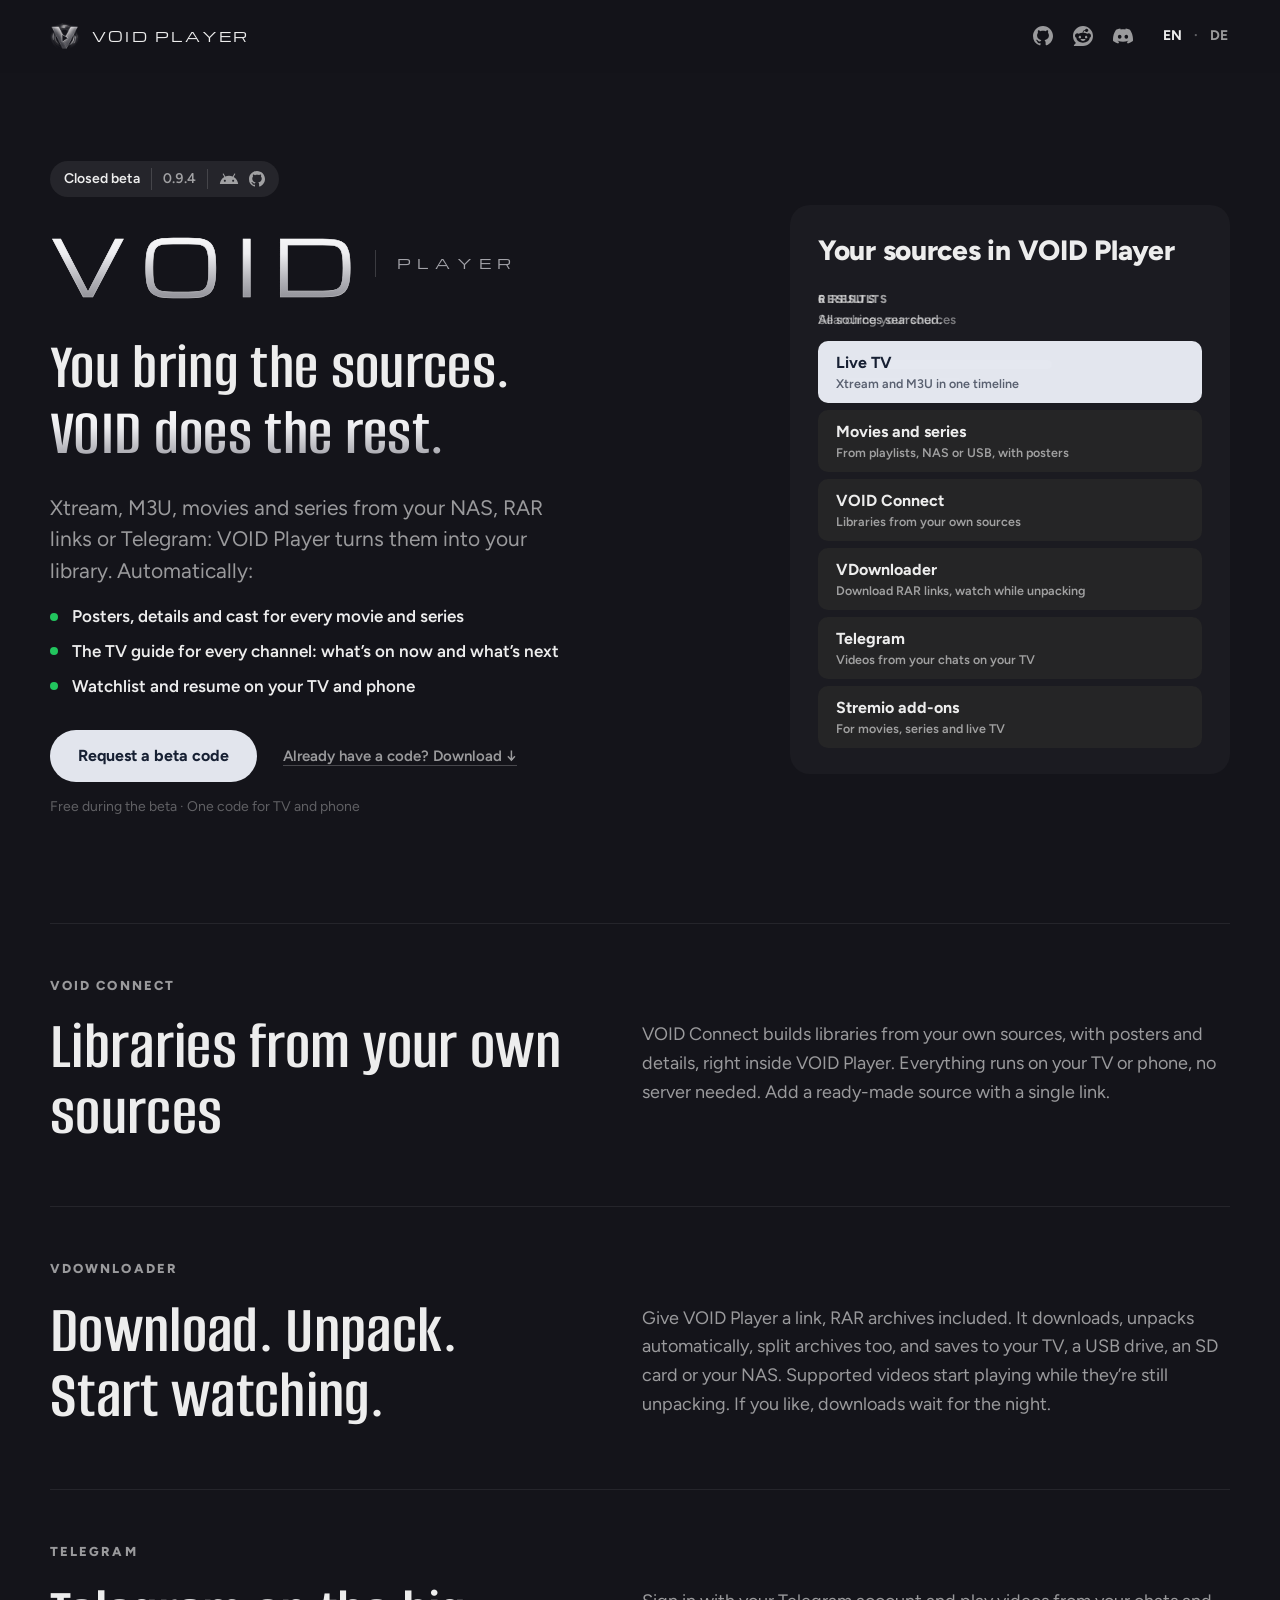
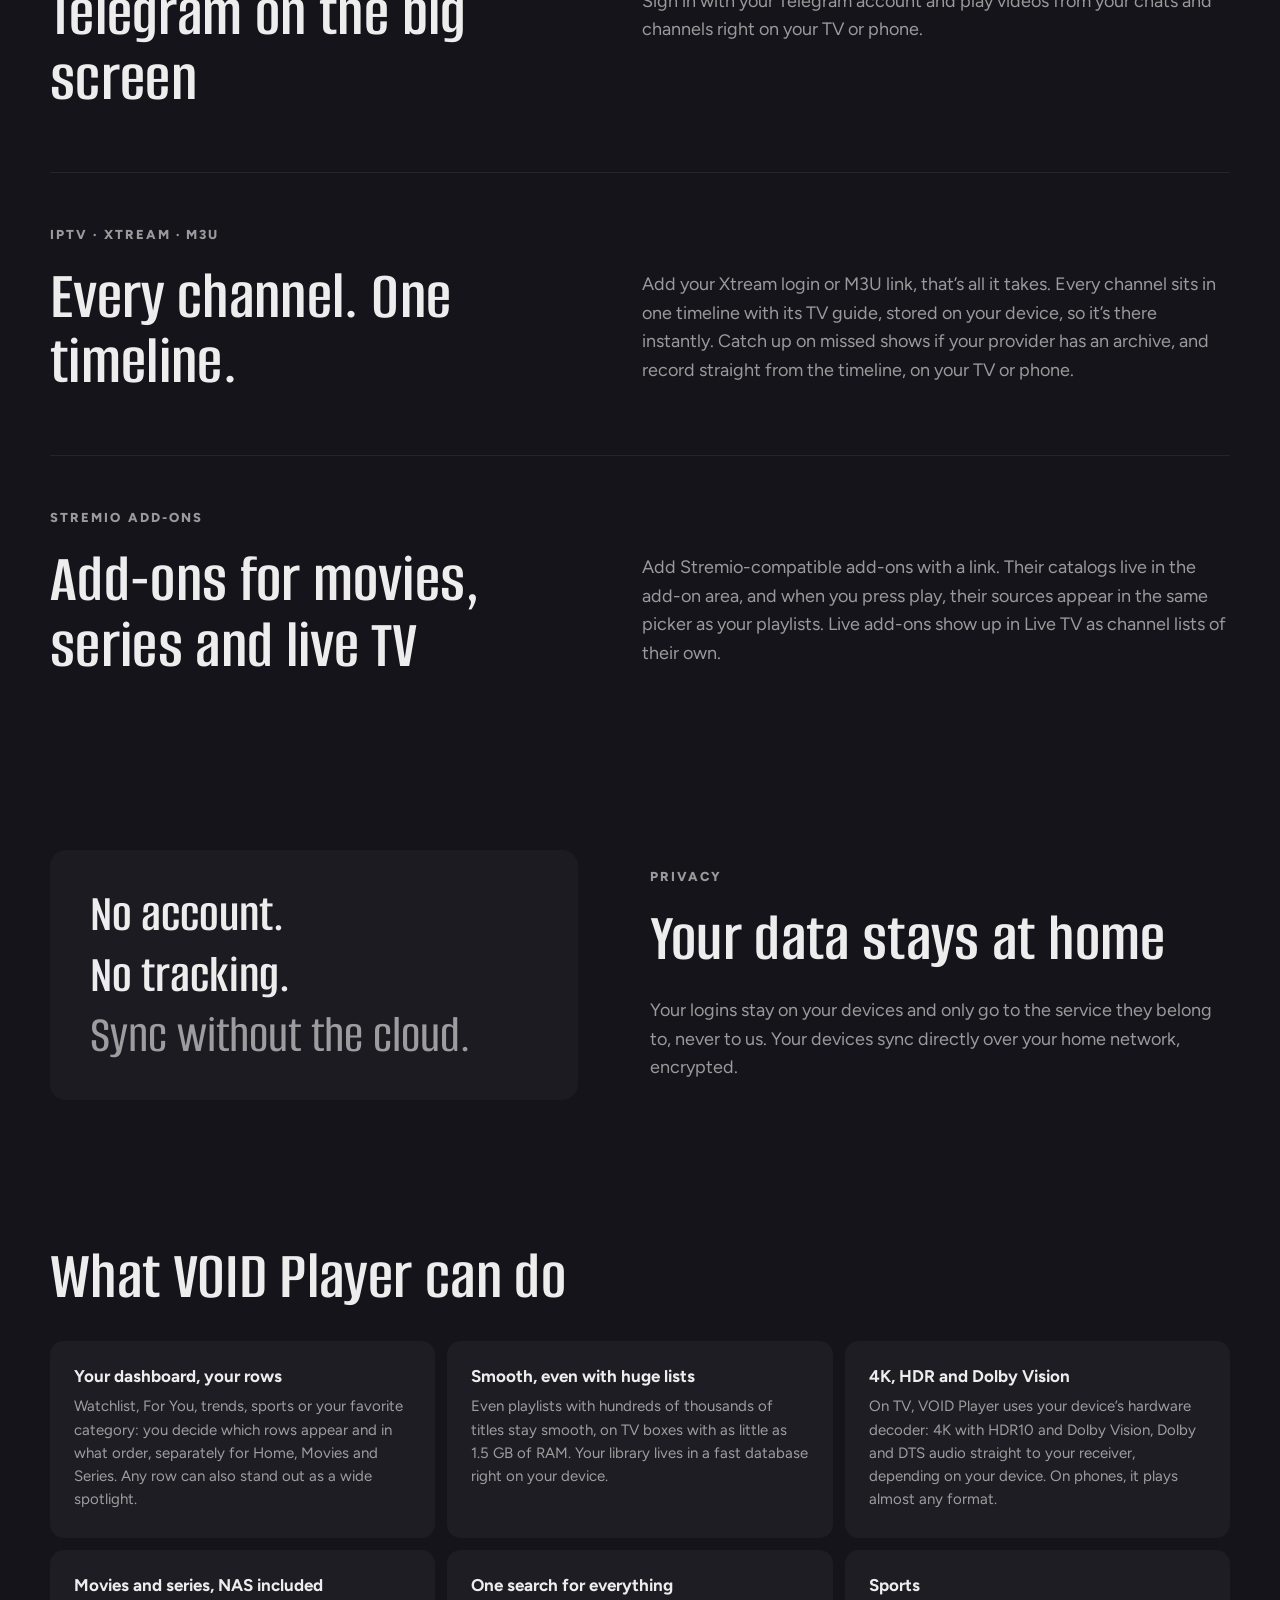
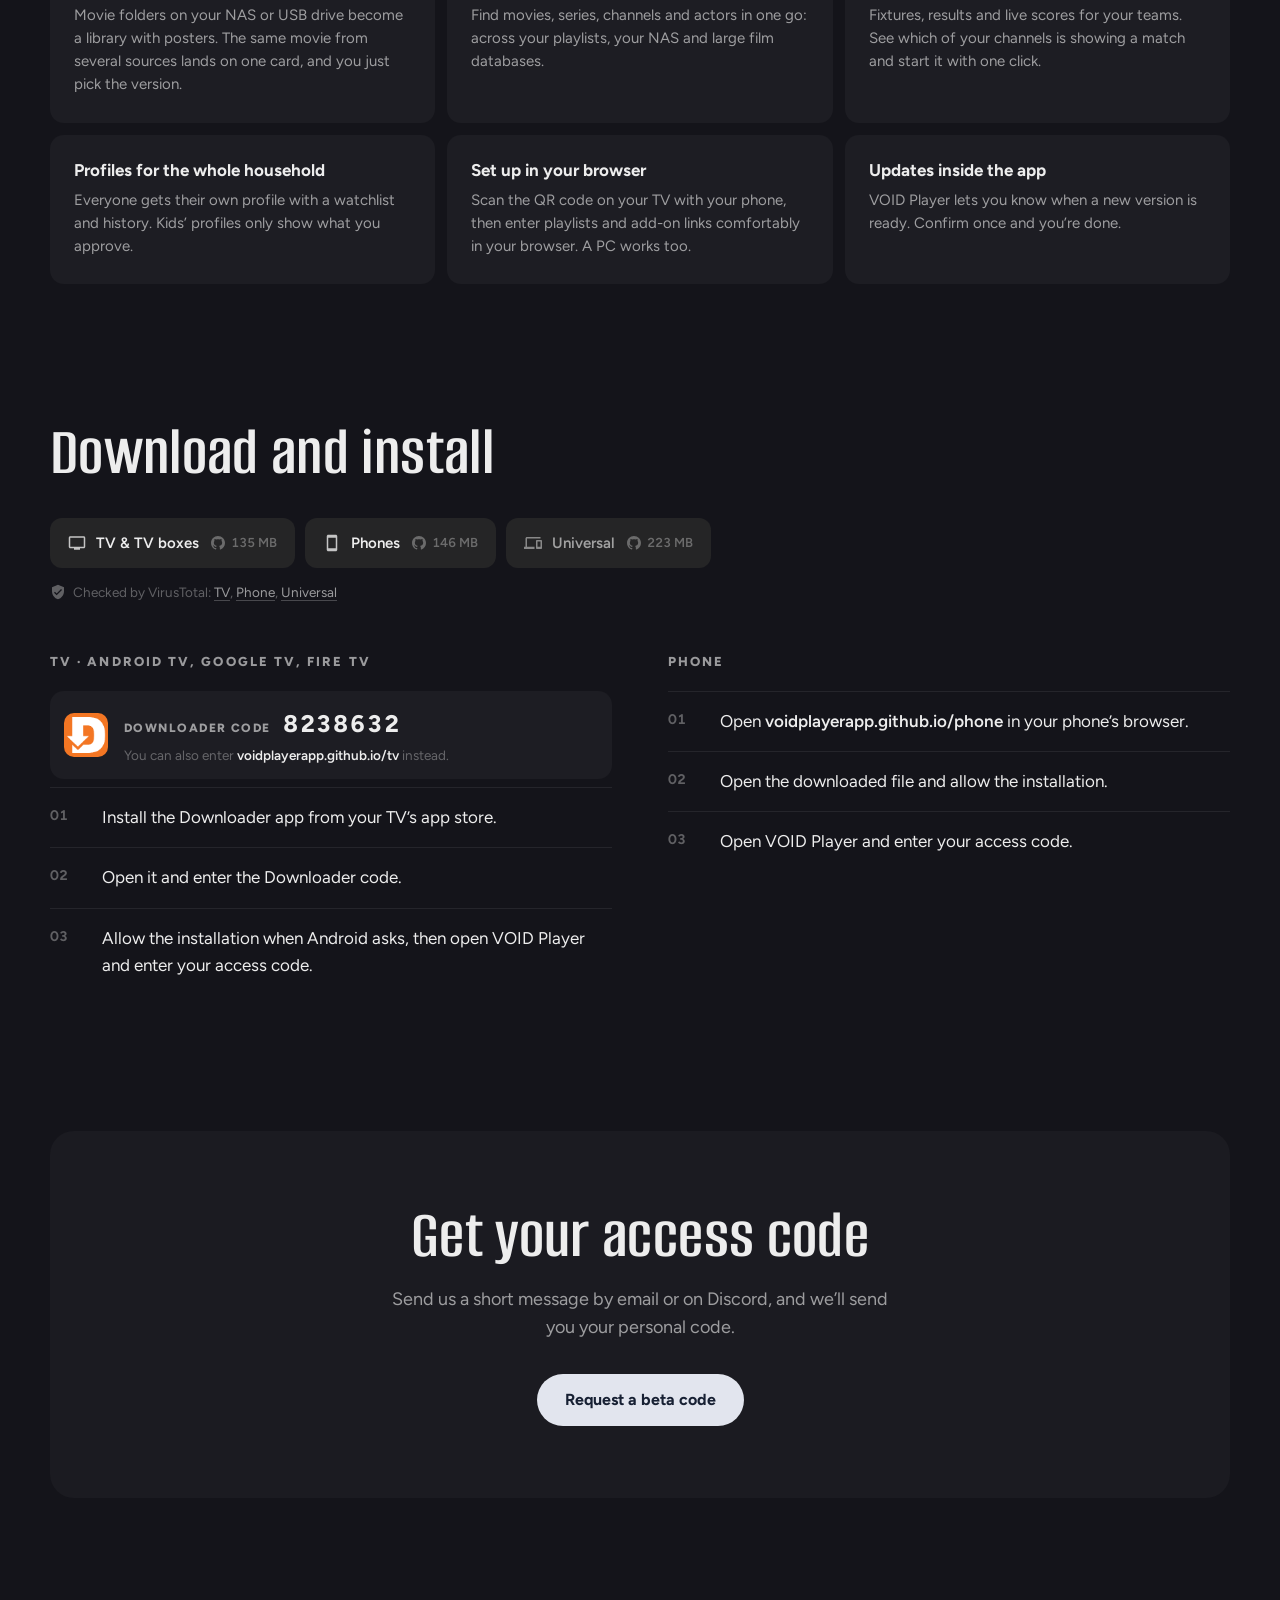
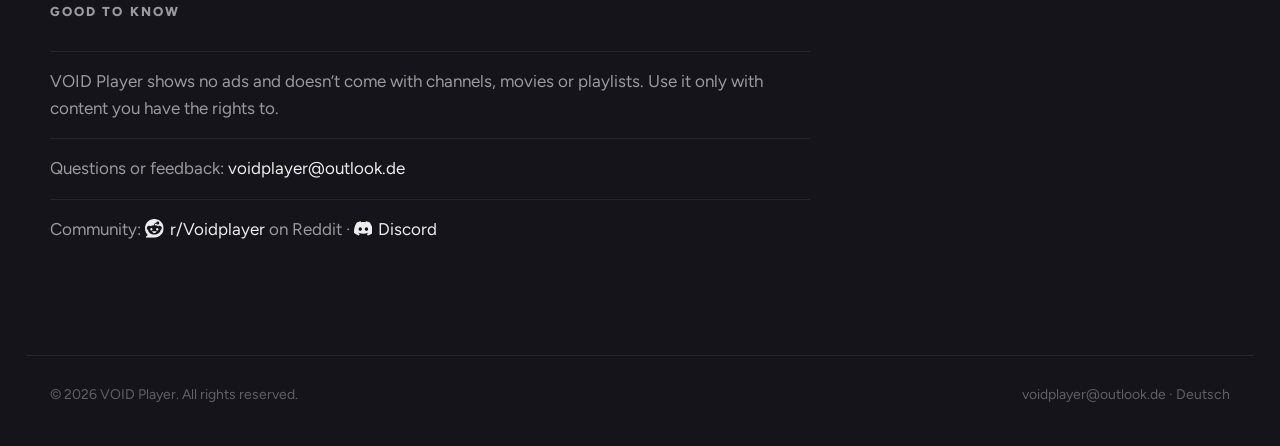
==== commit 89e895cf: "VOID Player 0.9.4" ====
--- a/index.html
+++ b/index.html
@@ -55,7 +55,7 @@
   <main>
     <section class="hero wrap">
       <div class="hero-copy">
-        <p class="status"><span>Closed beta</span><span class="status-version">0.9.3</span><span class="status-platform" role="img" aria-label="For Android" title="For Android"><svg class="icon" aria-hidden="true" focusable="false"><use href="#icon-android"/></svg></span><a class="status-source" href="https://github.com/voidplayerapp/void-player" title="VOID Player on GitHub" aria-label="VOID Player on GitHub"><svg class="icon" aria-hidden="true" focusable="false"><use href="#icon-github"/></svg></a></p>
+        <p class="status"><span>Closed beta</span><span class="status-version">0.9.4</span><span class="status-platform" role="img" aria-label="For Android" title="For Android"><svg class="icon" aria-hidden="true" focusable="false"><use href="#icon-android"/></svg></span><a class="status-source" href="https://github.com/voidplayerapp/void-player" title="VOID Player on GitHub" aria-label="VOID Player on GitHub"><svg class="icon" aria-hidden="true" focusable="false"><use href="#icon-github"/></svg></a></p>
         <h1 class="lockup"><span class="lockup-void">VOID</span><span class="lockup-player">Player</span></h1>
         <p class="headline"><span>You bring the sources.</span> <span class="headline-accent">VOID does the rest.</span></p>
         <p class="lead">Xtream, M3U, movies and series from your NAS, RAR links or Telegram: VOID Player turns them into your library. Automatically:</p>
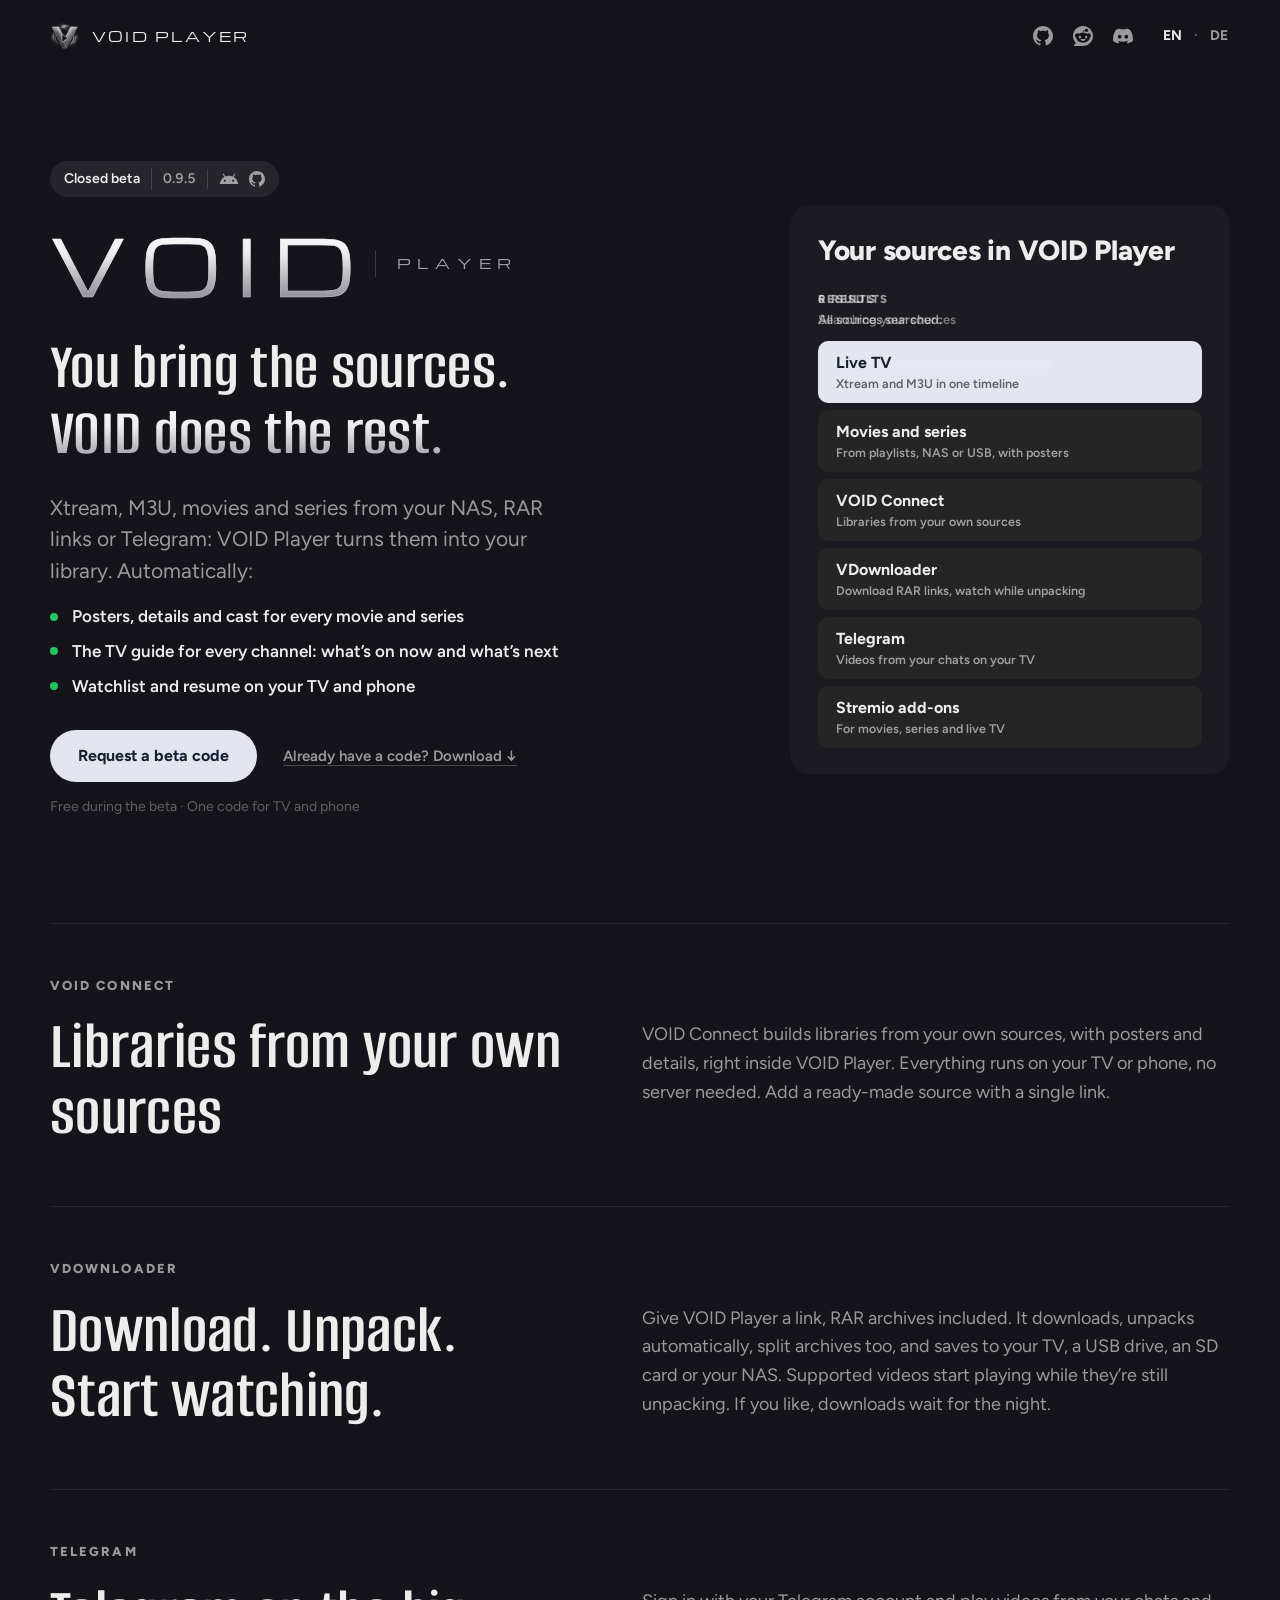
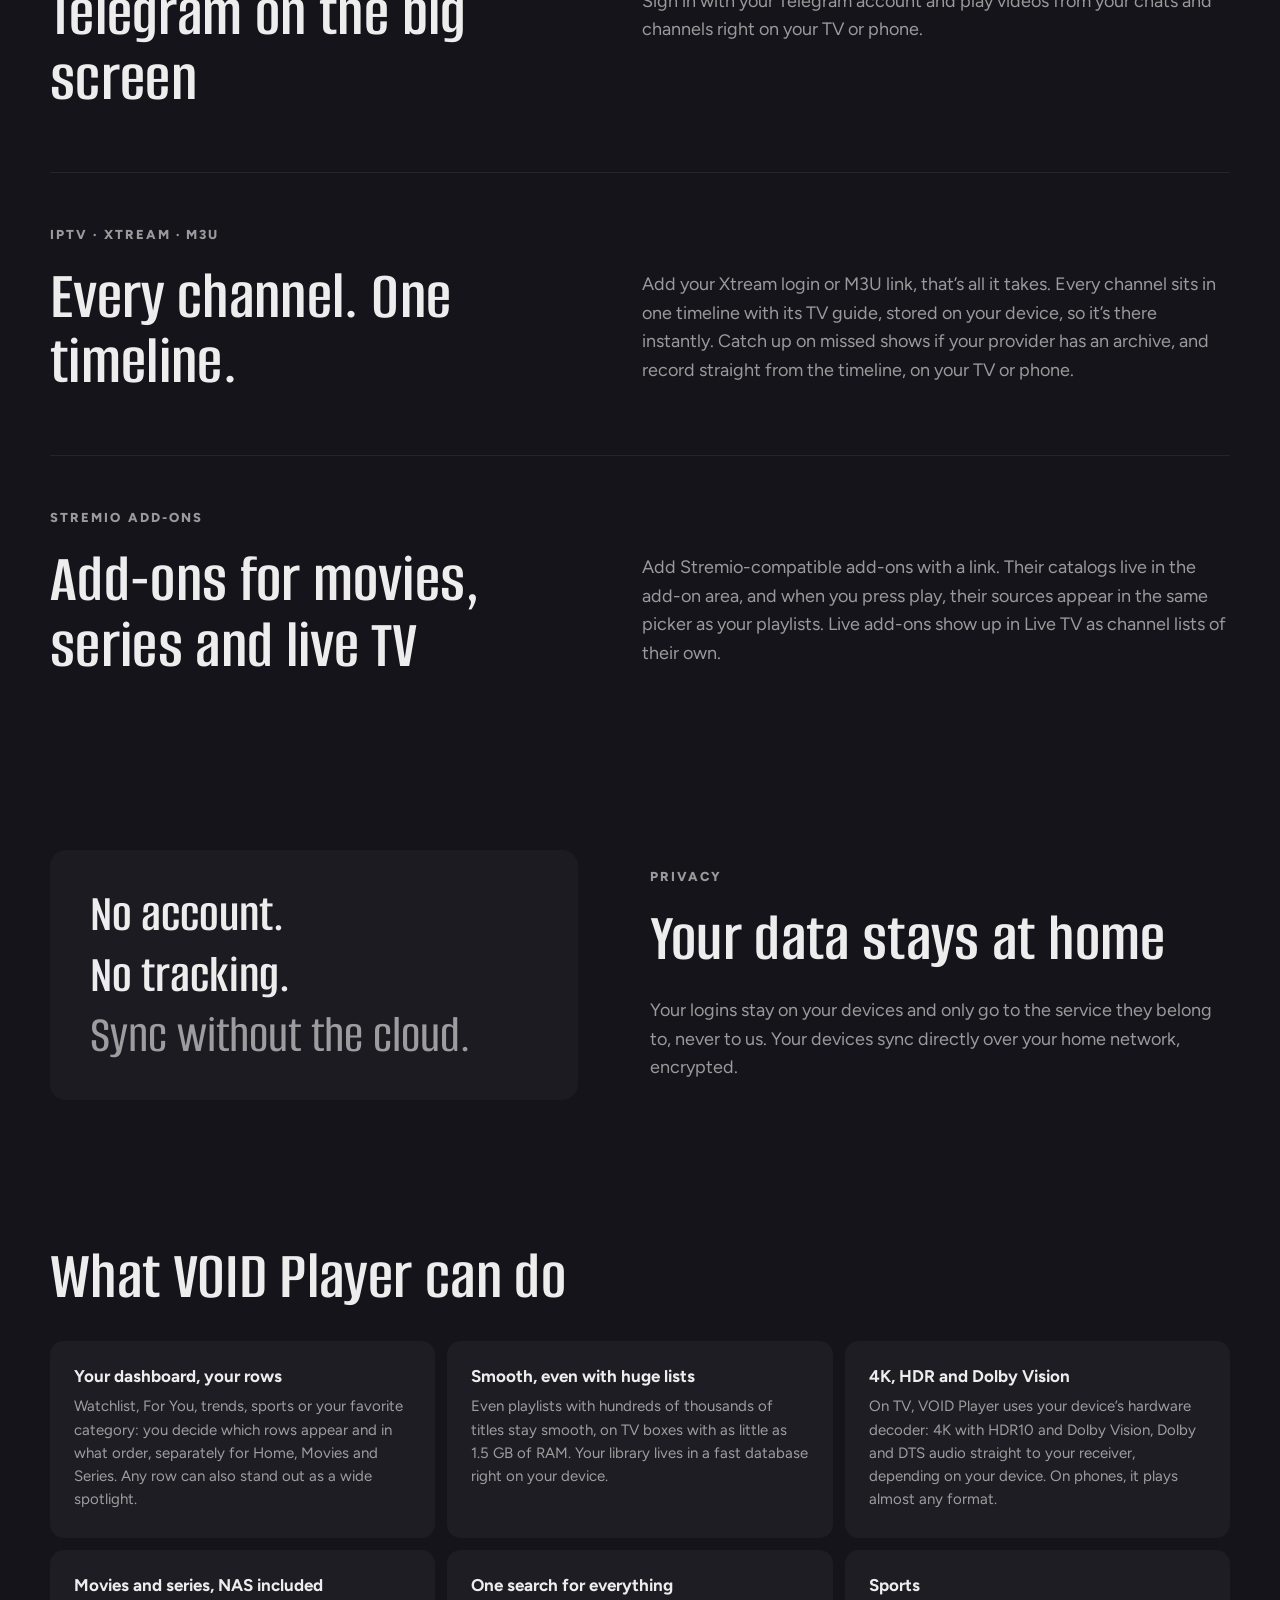
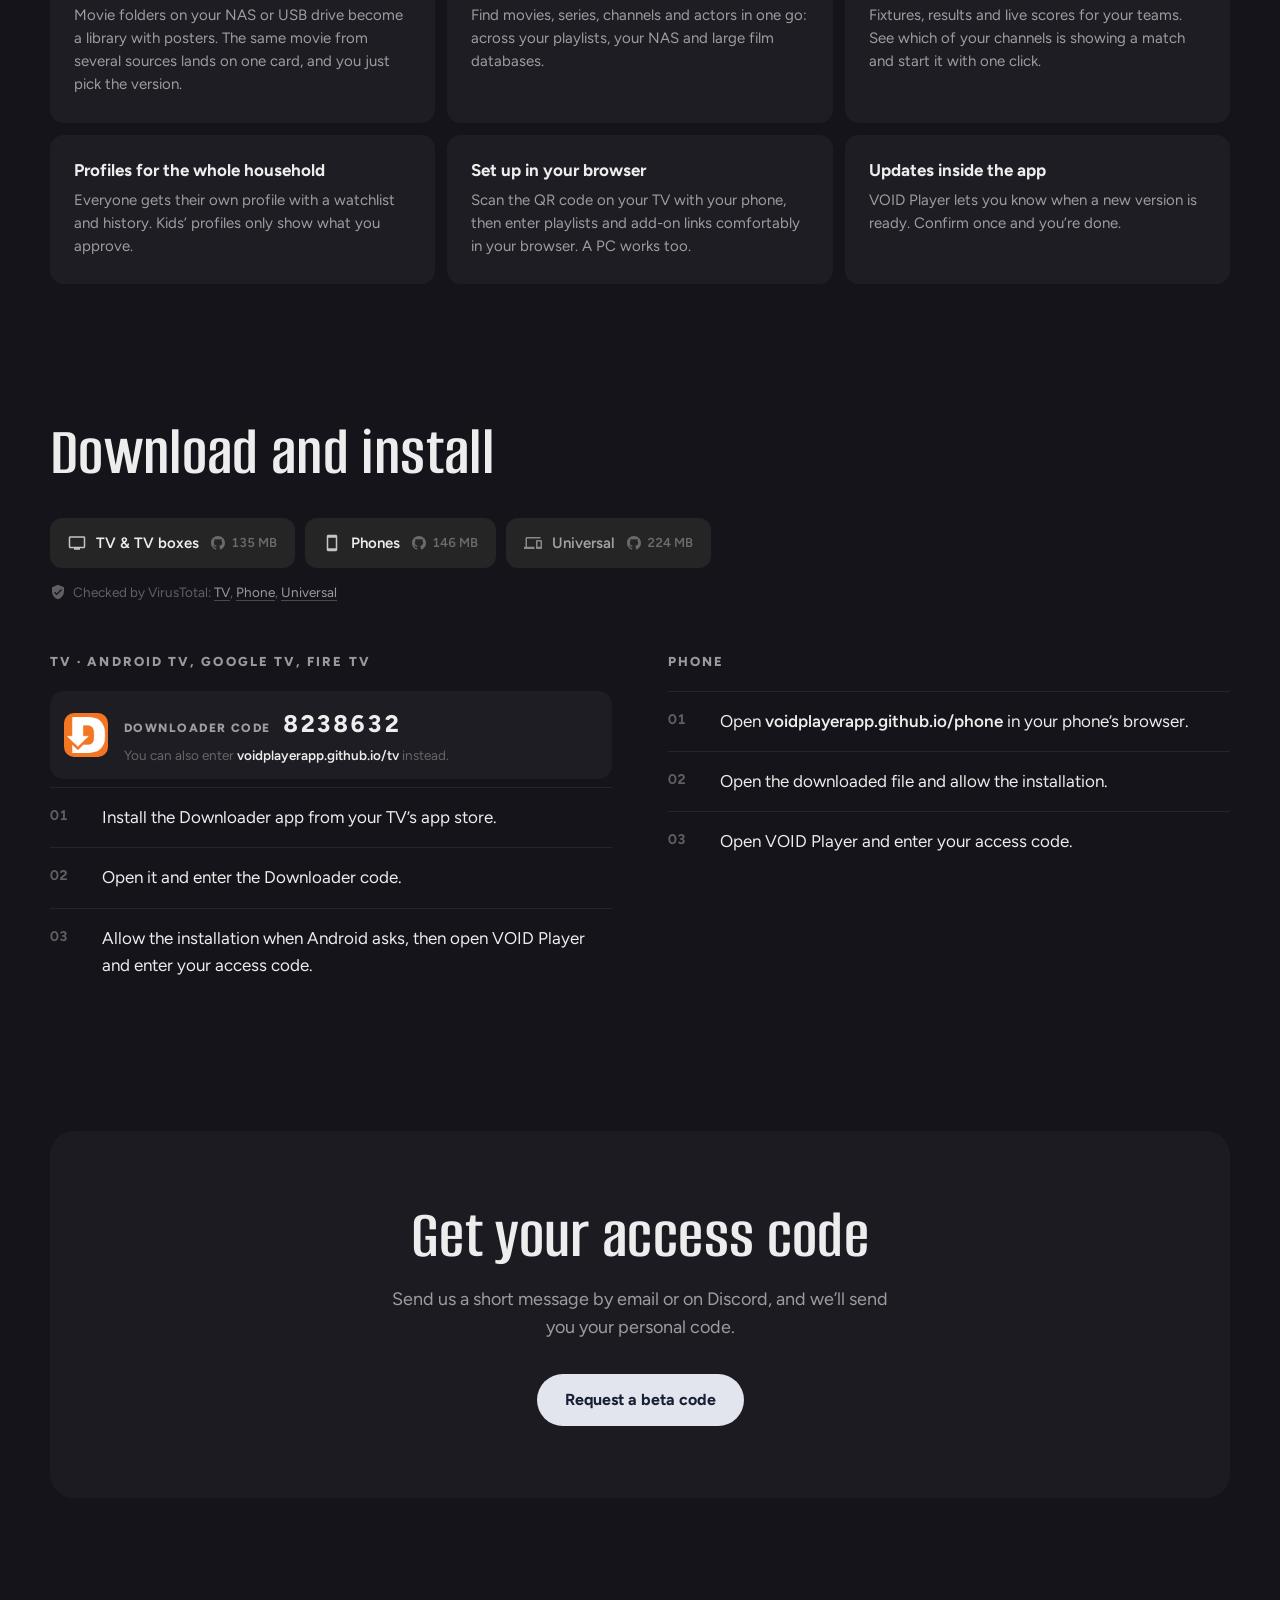
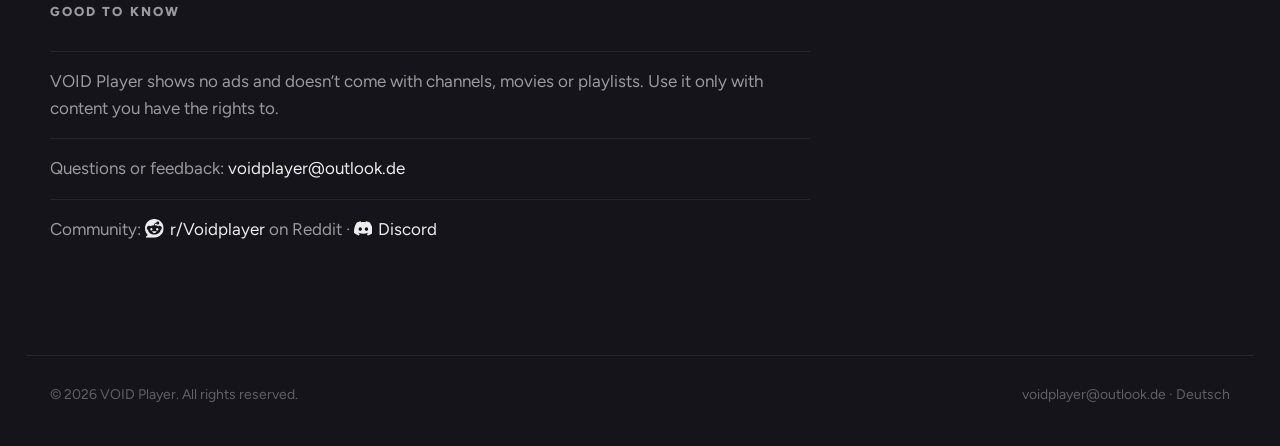
==== commit feafc16b: "VOID Player 0.9.5" ====
--- a/index.html
+++ b/index.html
@@ -55,7 +55,7 @@
   <main>
     <section class="hero wrap">
       <div class="hero-copy">
-        <p class="status"><span>Closed beta</span><span class="status-version">0.9.4</span><span class="status-platform" role="img" aria-label="For Android" title="For Android"><svg class="icon" aria-hidden="true" focusable="false"><use href="#icon-android"/></svg></span><a class="status-source" href="https://github.com/voidplayerapp/void-player" title="VOID Player on GitHub" aria-label="VOID Player on GitHub"><svg class="icon" aria-hidden="true" focusable="false"><use href="#icon-github"/></svg></a></p>
+        <p class="status"><span>Closed beta</span><span class="status-version">0.9.5</span><span class="status-platform" role="img" aria-label="For Android" title="For Android"><svg class="icon" aria-hidden="true" focusable="false"><use href="#icon-android"/></svg></span><a class="status-source" href="https://github.com/voidplayerapp/void-player" title="VOID Player on GitHub" aria-label="VOID Player on GitHub"><svg class="icon" aria-hidden="true" focusable="false"><use href="#icon-github"/></svg></a></p>
         <h1 class="lockup"><span class="lockup-void">VOID</span><span class="lockup-player">Player</span></h1>
         <p class="headline"><span>You bring the sources.</span> <span class="headline-accent">VOID does the rest.</span></p>
         <p class="lead">Xtream, M3U, movies and series from your NAS, RAR links or Telegram: VOID Player turns them into your library. Automatically:</p>
@@ -164,7 +164,7 @@
       <div class="download-row">
         <a class="dl" href="tv/" aria-label="Download VOID Player for TV and TV boxes from GitHub" title="APK download via GitHub"><svg class="icon dl-icon" aria-hidden="true" focusable="false"><use href="#icon-tv"/></svg><span>TV &amp; TV boxes</span><span class="size"><svg class="icon dl-source" aria-hidden="true" focusable="false"><use href="#icon-github"/></svg><span>135 MB</span></span></a>
         <a class="dl" href="phone/" aria-label="Download VOID Player for Android phones from GitHub" title="APK download via GitHub"><svg class="icon dl-icon" aria-hidden="true" focusable="false"><use href="#icon-phone"/></svg><span>Phones</span><span class="size"><svg class="icon dl-source" aria-hidden="true" focusable="false"><use href="#icon-github"/></svg><span>146 MB</span></span></a>
-        <a class="dl dl-quiet" href="universal/" aria-label="Download VOID Player for ARM devices from GitHub" title="APK download via GitHub"><svg class="icon dl-icon" aria-hidden="true" focusable="false"><use href="#icon-devices"/></svg><span>Universal</span><span class="size"><svg class="icon dl-source" aria-hidden="true" focusable="false"><use href="#icon-github"/></svg><span>223 MB</span></span></a>
+        <a class="dl dl-quiet" href="universal/" aria-label="Download VOID Player for ARM devices from GitHub" title="APK download via GitHub"><svg class="icon dl-icon" aria-hidden="true" focusable="false"><use href="#icon-devices"/></svg><span>Universal</span><span class="size"><svg class="icon dl-source" aria-hidden="true" focusable="false"><use href="#icon-github"/></svg><span>224 MB</span></span></a>
       </div>
       <p class="vt"><svg class="icon vt-icon" aria-hidden="true" focusable="false"><use href="#icon-verified"/></svg><span>Checked by VirusTotal:</span> <a href="https://www.virustotal.com/gui/file/4369be408df0bf2d71298c66ff9a785bbb65d68636534a12876f0b03c51d10e9">TV</a>, <a href="https://www.virustotal.com/gui/file/2af36ff0ce894506cc75f662e152ea3c5c1d259c405e689803e8cb106aafff05">Phone</a>, <a href="https://www.virustotal.com/gui/file/80dda3a0fba3e22313e6f3fd7bd41bdfa0786c22afdf7bceeb732f3445876955">Universal</a></p>
       <div class="install-cols">
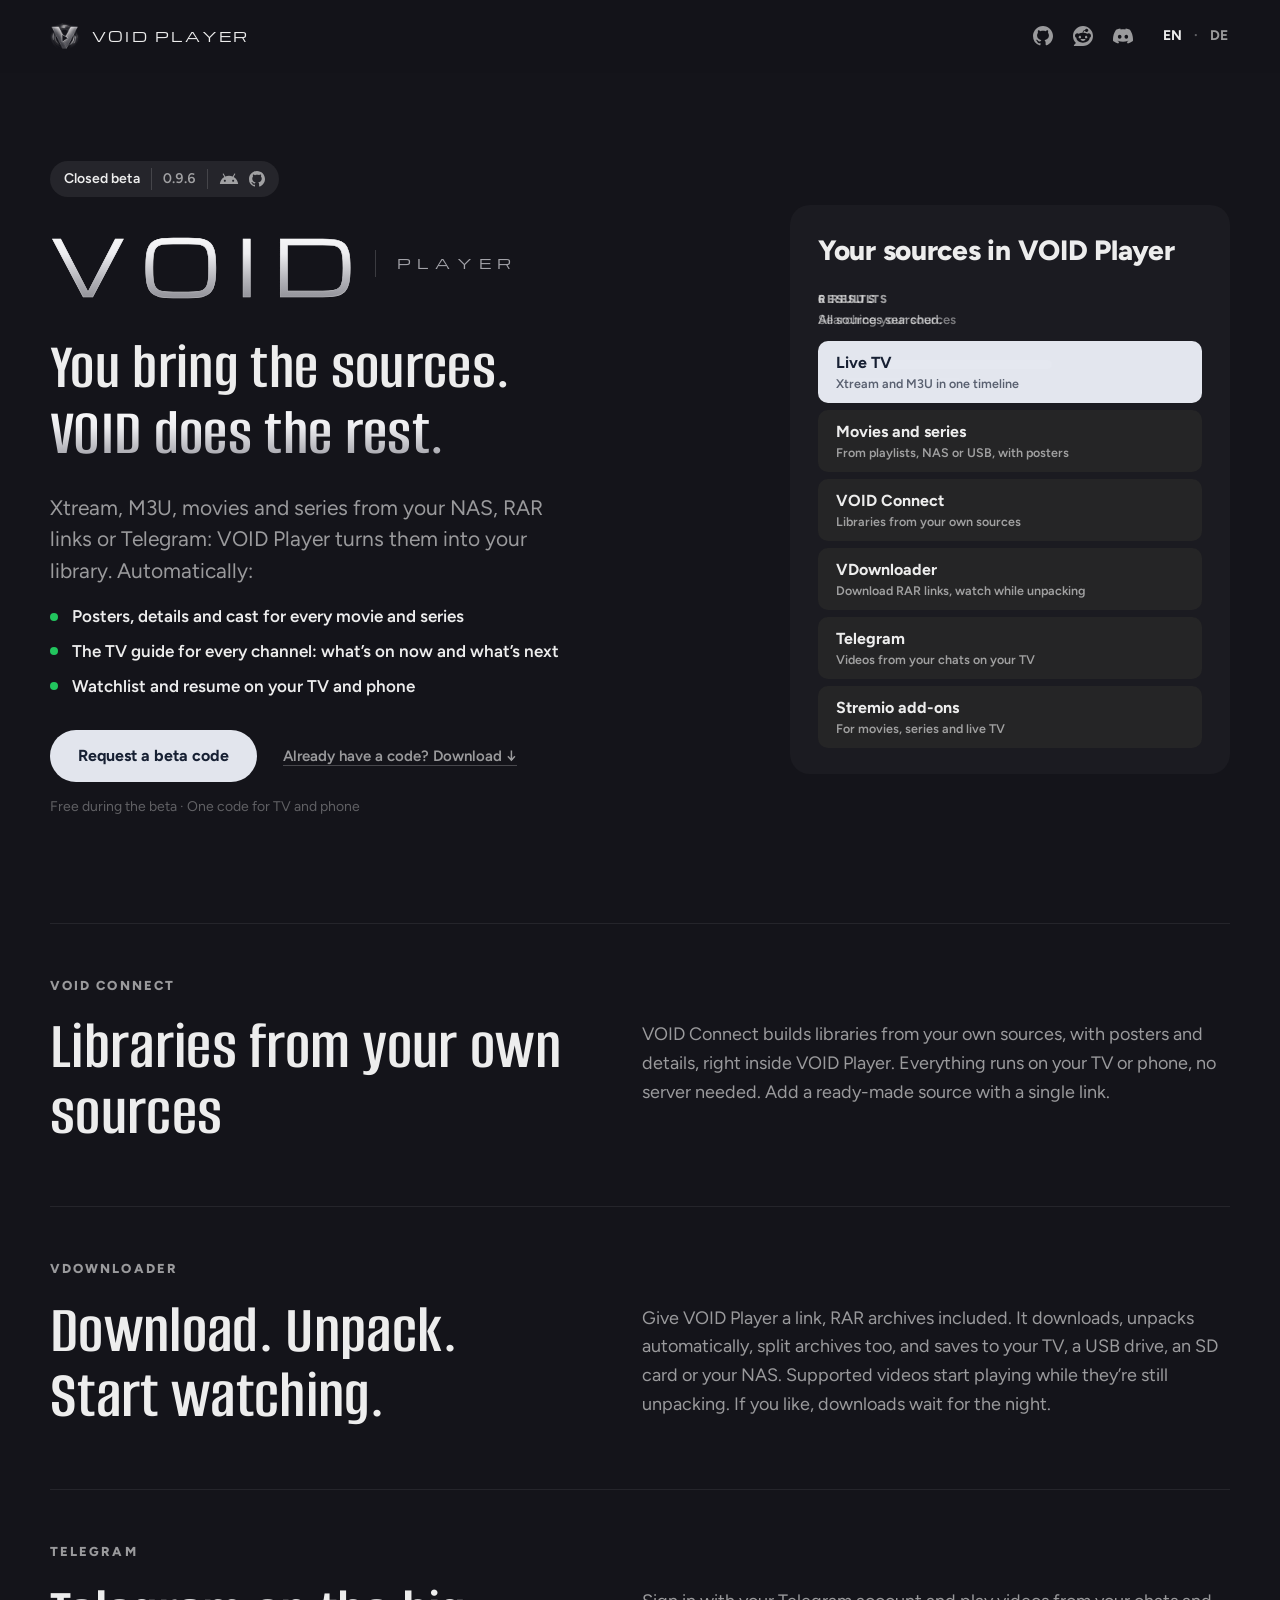
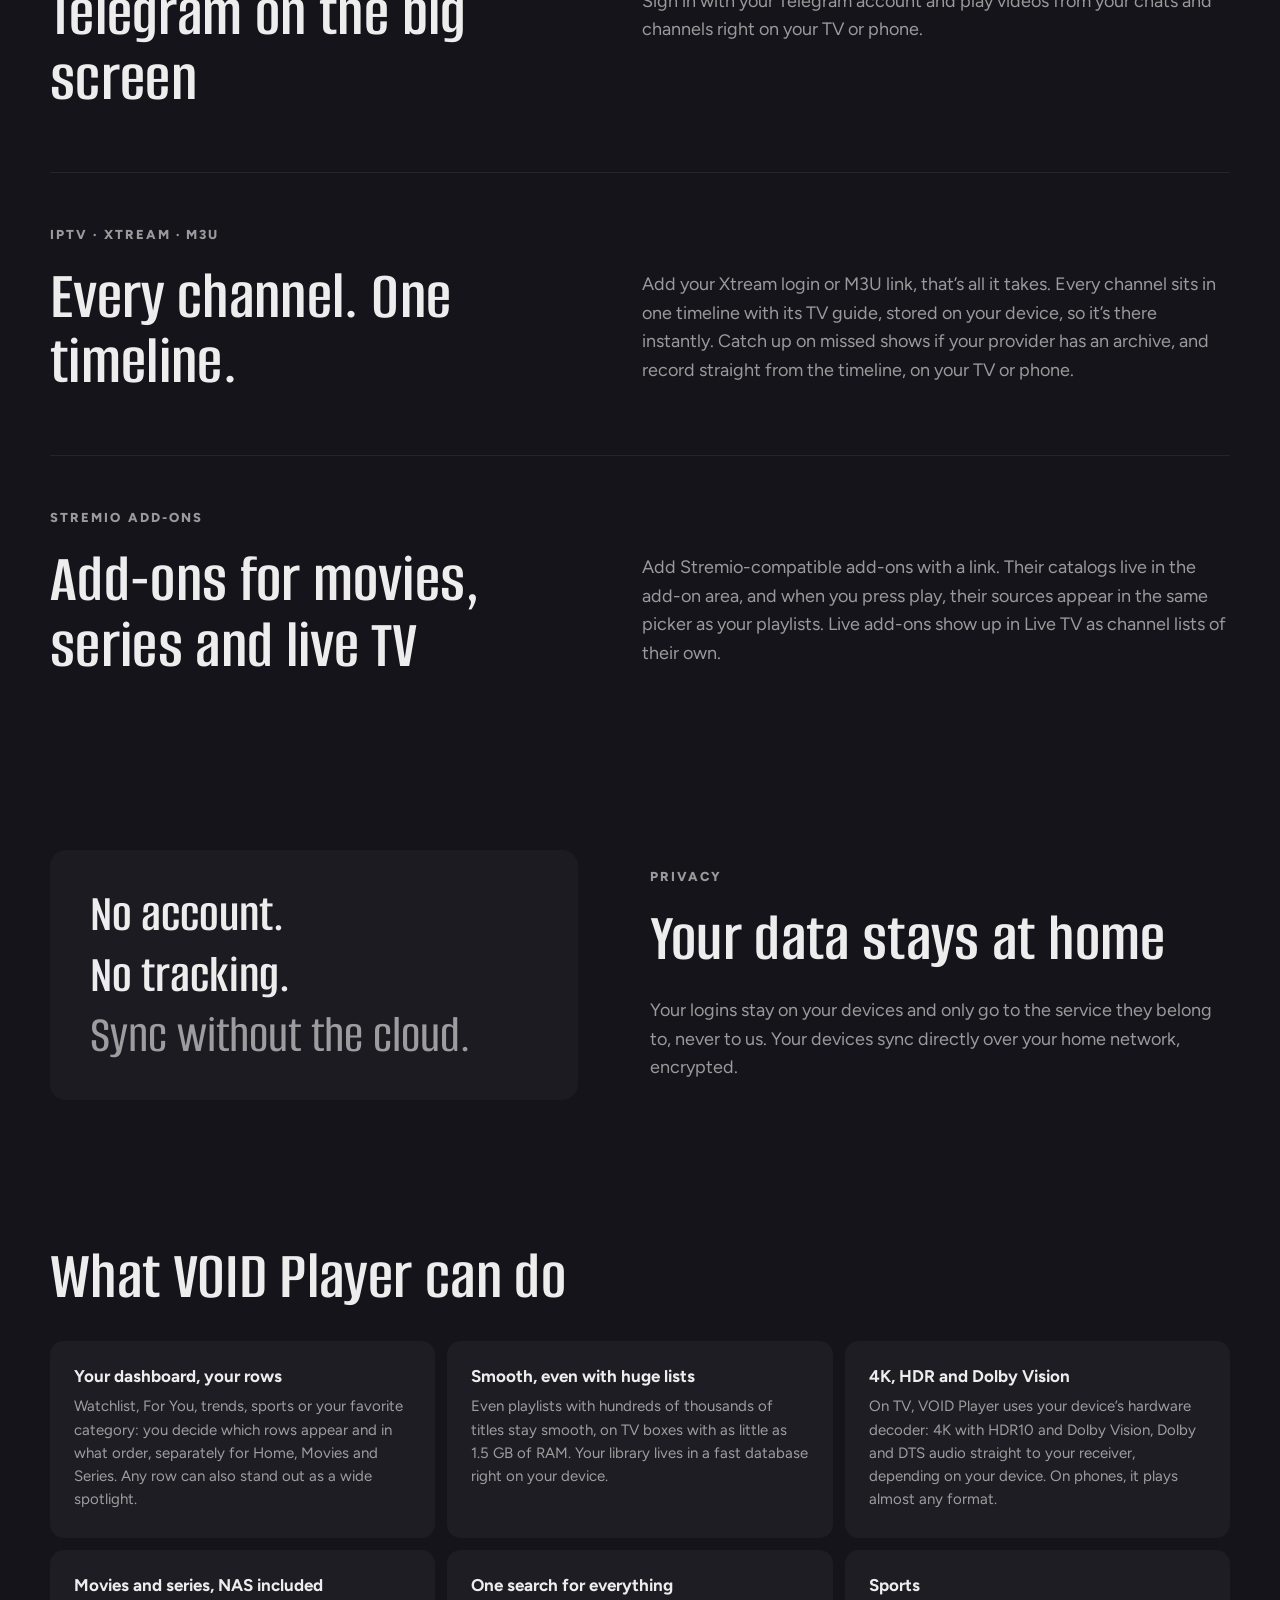
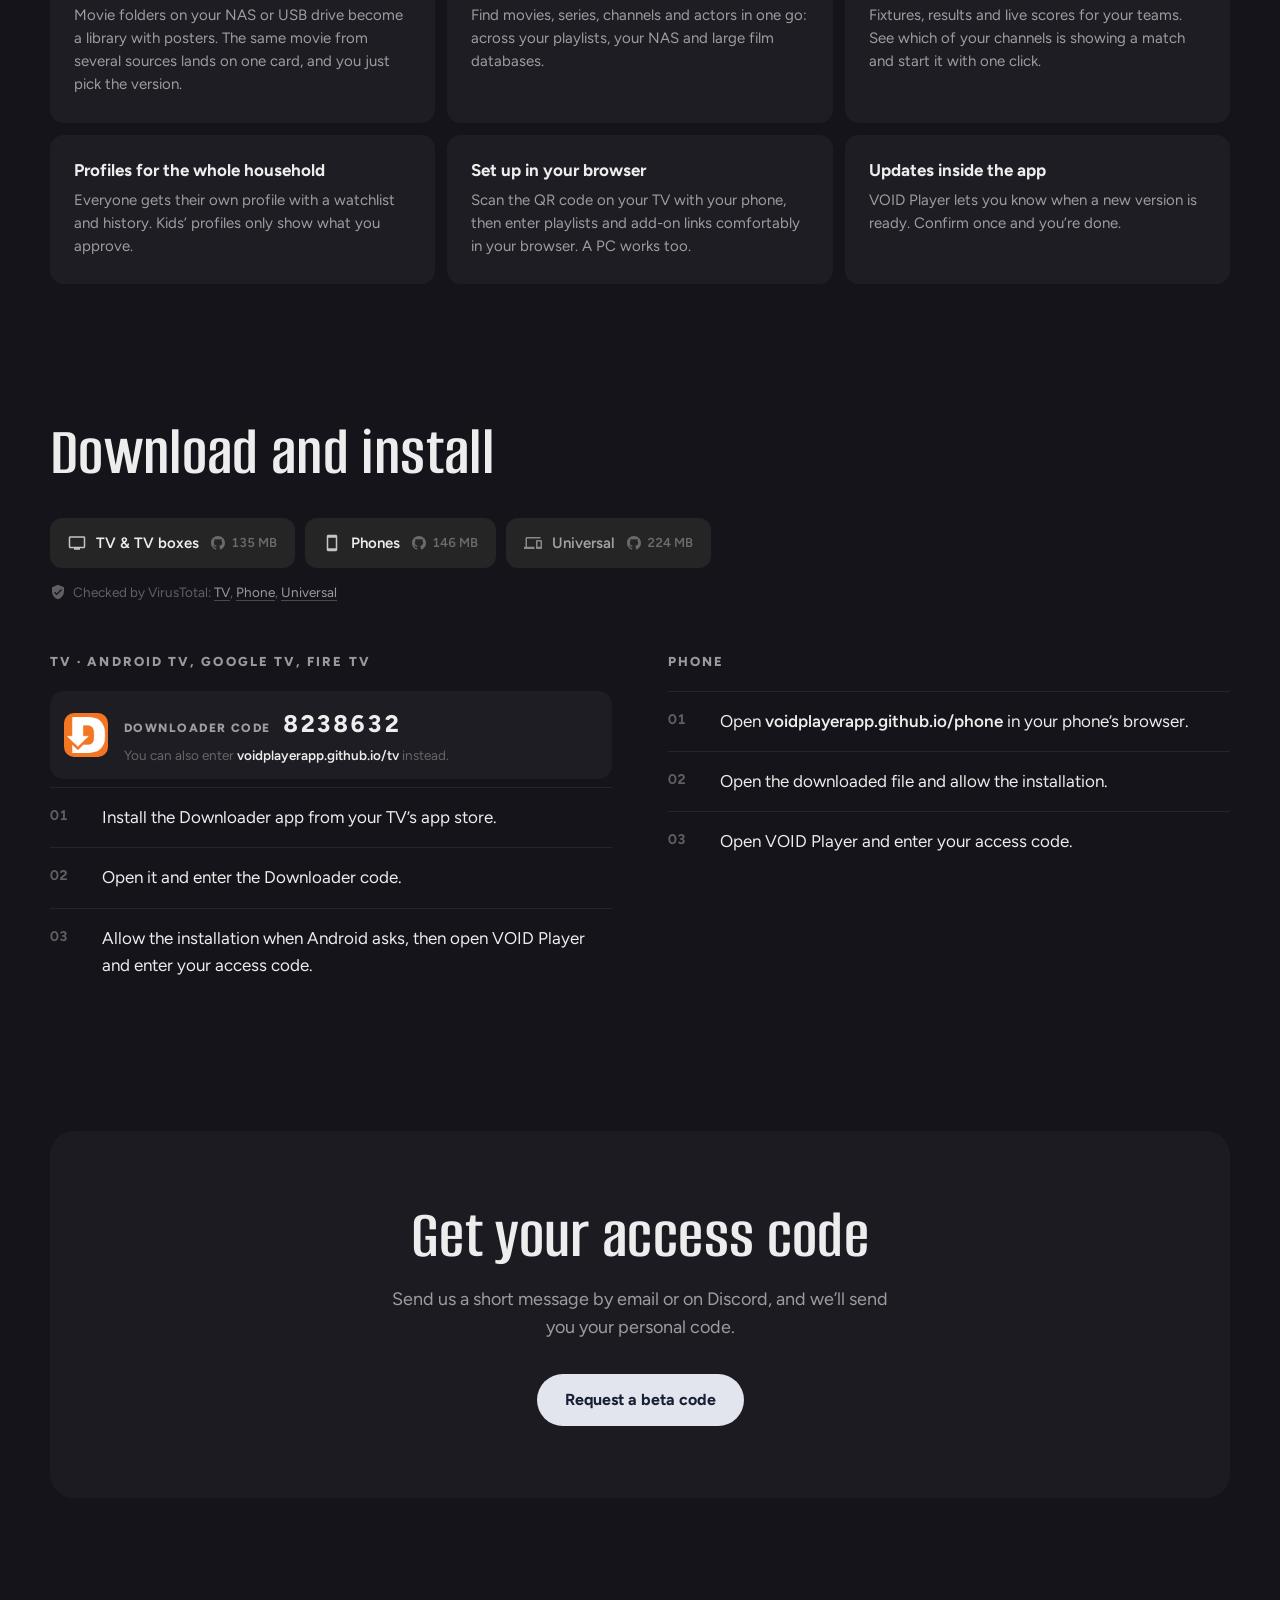
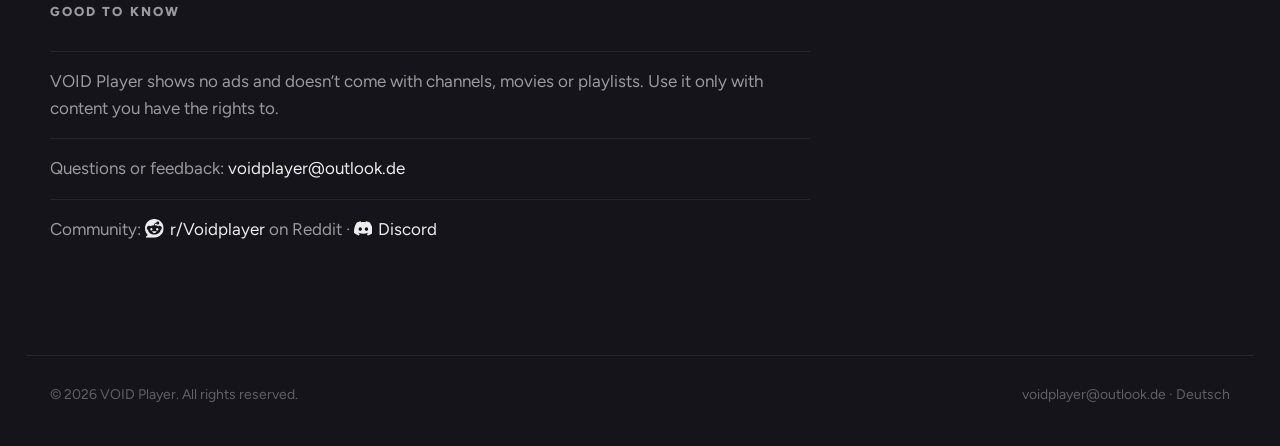
==== commit 3032298a: "VOID Player 0.9.6" ====
--- a/index.html
+++ b/index.html
@@ -55,7 +55,7 @@
   <main>
     <section class="hero wrap">
       <div class="hero-copy">
-        <p class="status"><span>Closed beta</span><span class="status-version">0.9.5</span><span class="status-platform" role="img" aria-label="For Android" title="For Android"><svg class="icon" aria-hidden="true" focusable="false"><use href="#icon-android"/></svg></span><a class="status-source" href="https://github.com/voidplayerapp/void-player" title="VOID Player on GitHub" aria-label="VOID Player on GitHub"><svg class="icon" aria-hidden="true" focusable="false"><use href="#icon-github"/></svg></a></p>
+        <p class="status"><span>Closed beta</span><span class="status-version">0.9.6</span><span class="status-platform" role="img" aria-label="For Android" title="For Android"><svg class="icon" aria-hidden="true" focusable="false"><use href="#icon-android"/></svg></span><a class="status-source" href="https://github.com/voidplayerapp/void-player" title="VOID Player on GitHub" aria-label="VOID Player on GitHub"><svg class="icon" aria-hidden="true" focusable="false"><use href="#icon-github"/></svg></a></p>
         <h1 class="lockup"><span class="lockup-void">VOID</span><span class="lockup-player">Player</span></h1>
         <p class="headline"><span>You bring the sources.</span> <span class="headline-accent">VOID does the rest.</span></p>
         <p class="lead">Xtream, M3U, movies and series from your NAS, RAR links or Telegram: VOID Player turns them into your library. Automatically:</p>
